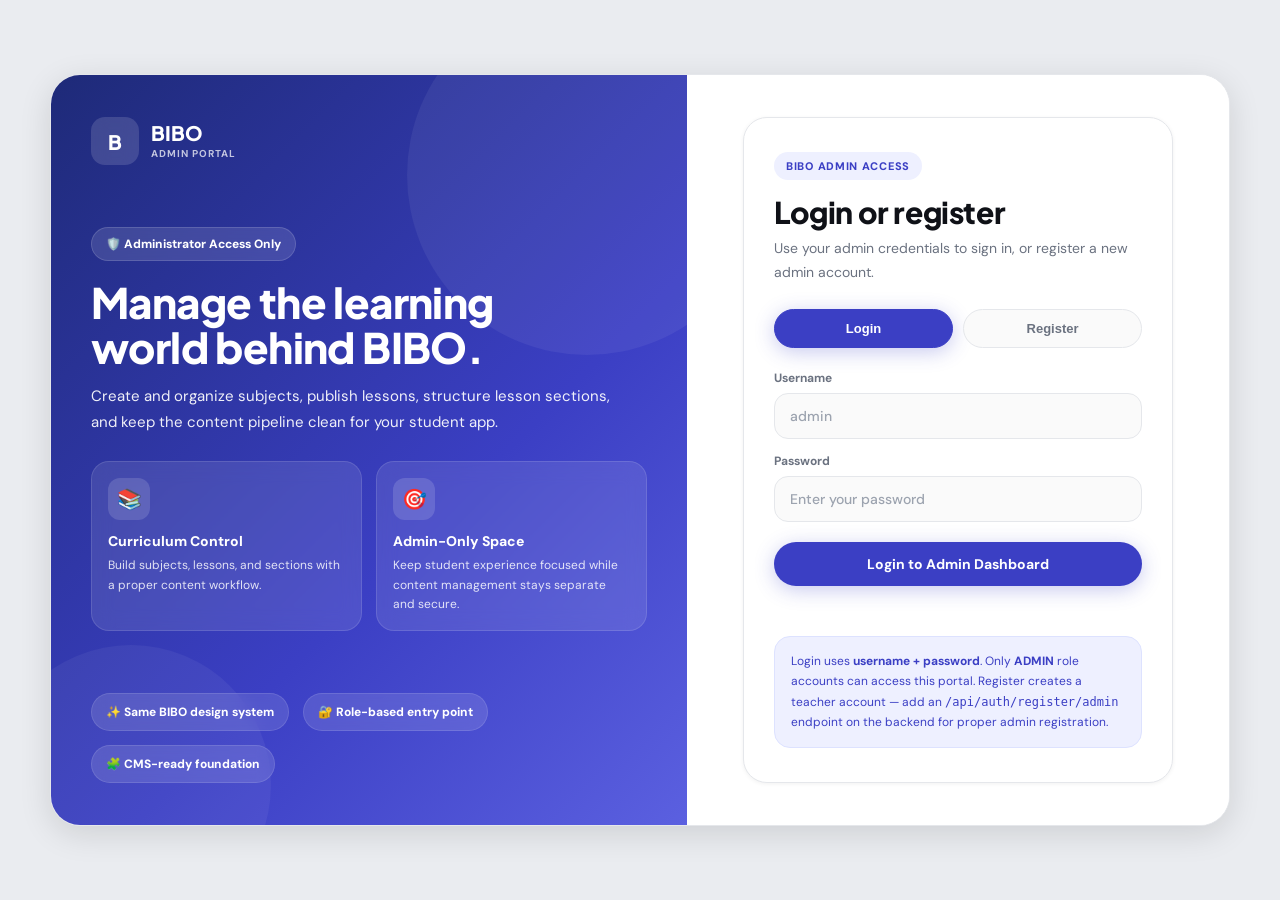
==== src/main/resources/static/admin_dashboard.html @ a7fb6653 "fix: rendering of sections in the admin dashboard and index.html" ====
<!doctype html>
<html lang="en">
<head>
  <meta charset="UTF-8" />
  <meta name="viewport" content="width=device-width, initial-scale=1.0" />
  <title>BIBO Admin Dashboard</title>
  <link href="https://fonts.googleapis.com/css2?family=Plus+Jakarta+Sans:wght@400;500;600;700;800;900&family=DM+Sans:wght@400;500;600;700&display=swap" rel="stylesheet" />
  <style>
    *, *::before, *::after { box-sizing: border-box; margin: 0; padding: 0; }
    :root {
      --bg: #EAECF0; --card-bg: #FFFFFF; --primary: #3B3FC4; --primary-dark: #2E31A8;
      --primary-light: #EEF0FF; --primary-mid: #6366F1; --accent-orange: #F59E0B;
      --accent-green: #10B981; --accent-red: #EF4444; --text-900: #0F1117;
      --text-700: #374151; --text-500: #6B7280; --text-400: #9CA3AF; --border: #E5E7EB;
      --shadow-sm: 0 1px 4px rgba(0,0,0,0.06); --shadow-md: 0 4px 16px rgba(0,0,0,0.08);
      --shadow-lg: 0 8px 32px rgba(0,0,0,0.12); --shadow-primary: 0 4px 20px rgba(59,63,196,0.28);
      --radius-sm: 10px; --radius-md: 14px; --radius-lg: 18px; --radius-xl: 24px;
      --sidebar-w: 260px; --font-display: 'Plus Jakarta Sans', sans-serif; --font-body: 'DM Sans', sans-serif;
    }
    html,body { font-family: var(--font-body); background: var(--bg); color: var(--text-700); min-height: 100vh; }
    ::-webkit-scrollbar { width: 5px; }
    ::-webkit-scrollbar-thumb { background: #D1D5DB; border-radius: 99px; }

    #app-layout { display: flex; min-height: 100vh; }

    /* SIDEBAR */
    #sidebar {
      width: var(--sidebar-w); min-height: 100vh; background: #fff;
      border-right: 1px solid var(--border); display: flex; flex-direction: column;
      padding: 24px 16px; position: fixed; top:0; left:0; bottom:0; z-index:100;
      transition: transform 0.3s cubic-bezier(.4,0,.2,1);
    }
    #sidebar-overlay { display:none; position:fixed; inset:0; background:rgba(0,0,0,0.4); z-index:99; }
    .sidebar-logo { display:flex; align-items:center; gap:10px; padding:4px 8px 20px; border-bottom:1px solid var(--border); margin-bottom:16px; }
    .sidebar-logo-icon { width:40px; height:40px; border-radius:10px; background:var(--primary); color:white; display:flex; align-items:center; justify-content:center; font-family:var(--font-display); font-weight:900; font-size:18px; }
    .sidebar-logo-title { font-family:var(--font-display); font-weight:900; font-size:17px; color:var(--text-900); }
    .sidebar-logo-sub { font-size:10px; font-weight:700; color:var(--accent-orange); letter-spacing:0.8px; text-transform:uppercase; }
    .sidebar-section-label { font-size:10px; font-weight:700; color:var(--text-400); text-transform:uppercase; letter-spacing:0.8px; padding:0 12px; margin:10px 0 4px; }
    .sidebar-nav { flex:1; display:flex; flex-direction:column; gap:2px; }
    .nav-item { display:flex; align-items:center; gap:12px; padding:11px 12px; border-radius:var(--radius-sm); font-size:14px; font-weight:600; color:var(--text-500); cursor:pointer; transition:all 0.18s; border:none; background:transparent; width:100%; text-align:left; }
    .nav-item:hover { background:var(--bg); color:var(--text-900); }
    .nav-item.active { background:var(--primary-light); color:var(--primary); font-weight:700; }
    .nav-item svg { flex-shrink:0; width:18px; height:18px; }
    .sidebar-admin-badge { background:linear-gradient(135deg,#1E2A78 0%,#3B3FC4 100%); border-radius:var(--radius-lg); padding:14px 16px; color:white; margin-top:12px; }
    .sidebar-logout { display:flex; align-items:center; gap:10px; padding:10px 12px; border-radius:var(--radius-sm); font-size:13px; font-weight:600; color:var(--text-400); cursor:pointer; transition:all 0.18s; border:none; background:transparent; width:100%; text-align:left; margin-top:8px; }
    .sidebar-logout:hover { color:var(--accent-red); background:#FEE2E2; }

    /* MAIN */
    #main-content { margin-left:var(--sidebar-w); flex:1; min-height:100vh; padding:36px 40px; overflow-x:hidden; }
    .page { animation:pageFadeIn 0.28s ease; }
    @keyframes pageFadeIn { from{opacity:0;transform:translateY(10px)} to{opacity:1;transform:translateY(0)} }

    /* CARDS */
    .card { background:var(--card-bg); border-radius:var(--radius-lg); box-shadow:var(--shadow-sm); border:1px solid var(--border); transition:box-shadow 0.2s,transform 0.2s; }
    .card-interactive { cursor:pointer; }
    .card-interactive:hover { transform:translateY(-2px); box-shadow:var(--shadow-md); }

    /* HERO */
    .hero-banner { background:linear-gradient(135deg,#1E2A78 0%,#3B3FC4 60%,#5B60E0 100%); border-radius:var(--radius-xl); padding:32px 40px; color:white; position:relative; overflow:hidden; margin-bottom:28px; }
    .hero-banner::after { content:''; position:absolute; right:-20px; top:-20px; width:260px; height:260px; background:rgba(255,255,255,0.05); border-radius:50%; }

    /* BUTTONS */
    .btn { display:inline-flex; align-items:center; justify-content:center; gap:8px; border:none; cursor:pointer; font-family:var(--font-body); font-weight:700; border-radius:99px; transition:all 0.18s; }
    .btn:disabled { opacity:0.6; cursor:not-allowed; }
    .btn-primary { background:var(--primary); color:white; padding:12px 24px; font-size:14px; box-shadow:var(--shadow-primary); }
    .btn-primary:hover:not(:disabled) { background:var(--primary-dark); transform:translateY(-1px); }
    .btn-ghost { background:transparent; color:var(--primary); padding:10px 20px; font-size:14px; border:1.5px solid var(--primary-light); }
    .btn-ghost:hover { background:var(--primary-light); }
    .btn-sm { padding:8px 16px; font-size:13px; }

    /* BADGE */
    .badge { display:inline-flex; align-items:center; border-radius:99px; font-size:11px; font-weight:700; padding:3px 10px; }
    .badge-blue { background:var(--primary-light); color:var(--primary); }
    .badge-green { background:#D1FAE5; color:#065F46; }
    .badge-orange { background:#FEF3C7; color:#92400E; }
    .badge-red { background:#FEE2E2; color:#991B1B; }
    .badge-gray { background:var(--bg); color:var(--text-500); }

    /* INPUTS */
    .bibo-input { width:100%; padding:12px 16px; border:1.5px solid var(--border); border-radius:var(--radius-md); font-family:var(--font-body); font-size:14px; font-weight:500; color:var(--text-900); background:#FAFAFA; outline:none; transition:border-color 0.2s,box-shadow 0.2s; }
    .bibo-input:focus { border-color:var(--primary); box-shadow:0 0 0 3px rgba(59,63,196,0.1); background:white; }
    .bibo-input::placeholder { color:var(--text-400); }
    select.bibo-input { cursor:pointer; }
    textarea.bibo-input { resize:vertical; min-height:80px; }
    .field { margin-bottom:14px; }
    .field label { display:block; font-size:12px; font-weight:700; color:var(--text-500); text-transform:uppercase; letter-spacing:0.5px; margin-bottom:6px; }
    .field-row { display:grid; grid-template-columns:1fr 1fr; gap:12px; }

    /* TABLE */
    .data-table { width:100%; border-collapse:collapse; }
    .data-table th { text-align:left; font-size:11px; font-weight:700; color:var(--text-400); text-transform:uppercase; letter-spacing:0.5px; padding:10px 16px; border-bottom:1px solid var(--border); }
    .data-table td { padding:14px 16px; border-bottom:1px solid var(--border); font-size:14px; color:var(--text-700); }
    .data-table tr:last-child td { border-bottom:none; }
    .data-table tr:hover td { background:#FAFAFA; }

    /* MODAL */
    .modal-overlay { position:fixed; inset:0; background:rgba(15,17,23,0.5); z-index:200; display:flex; align-items:center; justify-content:center; padding:24px; backdrop-filter:blur(4px); overflow-y:auto; }
    .modal { background:white; border-radius:var(--radius-xl); padding:32px; width:100%; max-width:520px; box-shadow:var(--shadow-lg); animation:modalIn 0.22s cubic-bezier(.4,0,.2,1); margin:auto; }
    @keyframes modalIn { from{opacity:0;transform:scale(0.96) translateY(10px)} to{opacity:1;transform:scale(1) translateY(0)} }
    .modal-header { display:flex; align-items:center; justify-content:space-between; margin-bottom:24px; }
    .modal-title { font-family:var(--font-display); font-size:20px; font-weight:800; color:var(--text-900); }
    .modal-close { width:32px; height:32px; border-radius:50%; background:var(--bg); border:none; cursor:pointer; display:flex; align-items:center; justify-content:center; color:var(--text-400); font-size:18px; }
    .modal-close:hover { background:#FEE2E2; color:var(--accent-red); }

    /* TOAST */
    #toast { position:fixed; bottom:32px; left:50%; transform:translateX(-50%) translateY(16px); background:var(--text-900); color:white; padding:12px 24px; border-radius:99px; font-size:13px; font-weight:700; z-index:9999; opacity:0; transition:all 0.3s cubic-bezier(.4,0,.2,1); pointer-events:none; white-space:nowrap; }
    #toast.show { opacity:1; transform:translateX(-50%) translateY(0); }

    /* SPINNER */
    .spinner { width:28px; height:28px; border:3px solid var(--border); border-top-color:var(--primary); border-radius:50%; animation:spin 0.7s linear infinite; }
    @keyframes spin { to{transform:rotate(360deg)} }

    /* STAT CARD */
    .stat-card { padding:22px 24px; }
    .stat-label { font-size:11px; font-weight:700; color:var(--text-400); text-transform:uppercase; letter-spacing:0.5px; margin-bottom:8px; }
    .stat-value { font-family:var(--font-display); font-size:32px; font-weight:900; color:var(--text-900); line-height:1; margin-bottom:4px; }

    /* SECTION HEADER */
    .section-header { display:flex; align-items:center; justify-content:space-between; margin-bottom:18px; }
    .section-title { font-family:var(--font-display); font-size:18px; font-weight:800; color:var(--text-900); }

    /* UTILITY */
    .grid-2 { display:grid; grid-template-columns:1fr 1fr; gap:16px; }
    .grid-3 { display:grid; grid-template-columns:repeat(3,1fr); gap:16px; }
    .grid-4 { display:grid; grid-template-columns:repeat(4,1fr); gap:16px; }
    .flex-between { display:flex; align-items:center; justify-content:space-between; }
    .mb-16 { margin-bottom:16px; } .mb-24 { margin-bottom:24px; } .mb-32 { margin-bottom:32px; }
    .truncate { overflow:hidden; text-overflow:ellipsis; white-space:nowrap; }
    h1 { font-family:var(--font-display); font-size:28px; font-weight:900; color:var(--text-900); line-height:1.2; }
    h3 { font-family:var(--font-display); font-size:18px; font-weight:800; color:var(--text-900); }

    /* MOBILE */
    #mobile-menu-btn { display:none; position:fixed; top:16px; left:16px; z-index:101; width:40px; height:40px; border-radius:var(--radius-sm); background:white; border:1px solid var(--border); box-shadow:var(--shadow-sm); cursor:pointer; align-items:center; justify-content:center; flex-direction:column; gap:5px; }
    #mobile-menu-btn span { display:block; width:18px; height:2px; background:var(--text-700); border-radius:99px; }
    @media(max-width:900px) {
      #sidebar { transform:translateX(-100%); }
      #sidebar.open { transform:translateX(0); }
      #sidebar-overlay { display:block; opacity:0; pointer-events:none; transition:opacity 0.3s; }
      #sidebar-overlay.open { opacity:1; pointer-events:all; }
      #main-content { margin-left:0; padding:24px 20px; padding-top:72px; }
      #mobile-menu-btn { display:flex; }
      .grid-4,.grid-3 { grid-template-columns:1fr 1fr; }
      .field-row { grid-template-columns:1fr; }
    }
    @media(max-width:600px) { .grid-4,.grid-3,.grid-2 { grid-template-columns:1fr; } }
  </style>
</head>
<body>
<button id="mobile-menu-btn" onclick="toggleSidebar()"><span></span><span></span><span></span></button>
<div id="sidebar-overlay" onclick="toggleSidebar()"></div>
<div id="toast"></div>

<div id="app-layout">
  <nav id="sidebar">
    <div class="sidebar-logo">
      <div class="sidebar-logo-icon">B</div>
      <div>
        <div class="sidebar-logo-title">BIBO</div>
        <div class="sidebar-logo-sub">Admin Portal</div>
      </div>
    </div>

    <div class="sidebar-nav">
      <div class="sidebar-section-label">Main</div>
      <button class="nav-item active" data-page="dashboard" onclick="navigate('dashboard')">
        <svg viewBox="0 0 24 24" fill="none" stroke="currentColor" stroke-width="2"><rect x="3" y="3" width="7" height="7" rx="1"/><rect x="14" y="3" width="7" height="7" rx="1"/><rect x="3" y="14" width="7" height="7" rx="1"/><rect x="14" y="14" width="7" height="7" rx="1"/></svg>
        Dashboard
      </button>

      <div class="sidebar-section-label" style="margin-top:8px;">Content</div>
      <button class="nav-item" data-page="subjects" onclick="navigate('subjects')">
        <svg viewBox="0 0 24 24" fill="none" stroke="currentColor" stroke-width="2"><path d="M2 3h6a4 4 0 0 1 4 4v14a3 3 0 0 0-3-3H2z"/><path d="M22 3h-6a4 4 0 0 0-4 4v14a3 3 0 0 1 3-3h7z"/></svg>
        Subjects
      </button>
      <button class="nav-item" data-page="lessons" onclick="navigate('lessons')">
        <svg viewBox="0 0 24 24" fill="none" stroke="currentColor" stroke-width="2"><path d="M14 2H6a2 2 0 0 0-2 2v16a2 2 0 0 0 2 2h12a2 2 0 0 0 2-2V8z"/><polyline points="14 2 14 8 20 8"/><line x1="16" y1="13" x2="8" y2="13"/><line x1="16" y1="17" x2="8" y2="17"/></svg>
        Lessons
      </button>
      <button class="nav-item" data-page="sections" onclick="navigate('sections')">
        <svg viewBox="0 0 24 24" fill="none" stroke="currentColor" stroke-width="2"><line x1="8" y1="6" x2="21" y2="6"/><line x1="8" y1="12" x2="21" y2="12"/><line x1="8" y1="18" x2="21" y2="18"/><line x1="3" y1="6" x2="3.01" y2="6"/><line x1="3" y1="12" x2="3.01" y2="12"/><line x1="3" y1="18" x2="3.01" y2="18"/></svg>
        Sections
      </button>
      <button class="nav-item" data-page="quizzes" onclick="navigate('quizzes')">
        <svg viewBox="0 0 24 24" fill="none" stroke="currentColor" stroke-width="2"><path d="M9 11l3 3L22 4"/><path d="M21 12v7a2 2 0 0 1-2 2H5a2 2 0 0 1-2-2V5a2 2 0 0 1 2-2h11"/></svg>
        Quizzes
      </button>

      <div class="sidebar-section-label" style="margin-top:8px;">Users</div>
      <button class="nav-item" data-page="students" onclick="navigate('students')">
        <svg viewBox="0 0 24 24" fill="none" stroke="currentColor" stroke-width="2"><path d="M17 21v-2a4 4 0 0 0-4-4H5a4 4 0 0 0-4 4v2"/><circle cx="9" cy="7" r="4"/><path d="M23 21v-2a4 4 0 0 0-3-3.87"/><path d="M16 3.13a4 4 0 0 1 0 7.75"/></svg>
        Students
      </button>
    </div>

    <div class="sidebar-admin-badge">
      <div style="font-size:10px;font-weight:700;letter-spacing:0.8px;text-transform:uppercase;opacity:0.7;margin-bottom:4px;">Logged in as</div>
      <div style="font-family:var(--font-display);font-size:15px;font-weight:800;" id="sidebar-admin-name">Admin</div>
      <div style="font-size:11px;opacity:0.75;margin-top:2px;">🛡️ Administrator</div>
    </div>

    <button class="sidebar-logout" onclick="logout()">
      <svg viewBox="0 0 24 24" fill="none" stroke="currentColor" stroke-width="2" width="16" height="16"><path d="M9 21H5a2 2 0 0 1-2-2V5a2 2 0 0 1 2-2h4"/><polyline points="16 17 21 12 16 7"/><line x1="21" y1="12" x2="9" y2="12"/></svg>
      Log Out
    </button>
  </nav>

  <div id="main-content">
    <div id="page-container"></div>
  </div>
</div>

<script>
const API = 'http://localhost:8080/api';
let token = localStorage.getItem('bibo_admin_token') || null;
let adminUser = JSON.parse(localStorage.getItem('bibo_admin_user') || 'null');

if (!token) window.location.href = 'admin_login.html';

const adminName = adminUser?.username || adminUser?.name || 'Admin';
document.getElementById('sidebar-admin-name').textContent = adminName;

// ── Data Maps (avoid inline JSON in onclick) ─────────────────────────────────
window._subjectMap = {};
window._lessonMap  = {};

// ── API ─────────────────────────────────────
async function apiFetch(method, path, body = null) {
  const headers = { 'Content-Type': 'application/json' };
  if (token) headers['Authorization'] = 'Bearer ' + token;
  const res = await fetch(API + path, { method, headers, body: body ? JSON.stringify(body) : null });
  if (res.status === 401) { logout(); return; }
  const data = await res.json().catch(() => ({}));
  if (!res.ok) throw new Error(data.message || data.error || `HTTP ${res.status}`);
  return data;
}

// ── Router ──────────────────────────────────
function navigate(page) {
  document.querySelectorAll('.nav-item').forEach(el => el.classList.toggle('active', el.dataset.page === page));
  ({ dashboard, subjects, lessons, sections, quizzes, students })[page]?.();
  const s = document.getElementById('sidebar');
  if (s.classList.contains('open')) toggleSidebar();
  window.scrollTo(0, 0);
}

function toggleSidebar() {
  document.getElementById('sidebar').classList.toggle('open');
  document.getElementById('sidebar-overlay').classList.toggle('open');
}

function logout() {
  localStorage.removeItem('bibo_admin_token');
  localStorage.removeItem('bibo_admin_user');
  window.location.href = 'admin_login.html';
}

// ── Toast ────────────────────────────────────
function showToast(msg, emoji = '✅') {
  const t = document.getElementById('toast');
  t.textContent = `${emoji} ${msg}`;
  t.classList.add('show');
  setTimeout(() => t.classList.remove('show'), 2800);
}

// ── Helpers ──────────────────────────────────
function Loading() {
  return `<div style="display:flex;flex-direction:column;align-items:center;justify-content:center;padding:60px 20px;gap:16px;">
    <div class="spinner"></div><p style="color:var(--text-400);font-size:13px;font-weight:600;">Loading...</p></div>`;
}
function Empty(emoji, title, sub) {
  return `<div style="display:flex;flex-direction:column;align-items:center;justify-content:center;padding:60px 20px;gap:12px;text-align:center;">
    <div style="font-size:44px;">${emoji}</div><h3>${title}</h3>
    <p style="color:var(--text-400);font-size:13px;">${sub}</p></div>`;
}
function PageHeader(title, sub, btnLabel, btnFn) {
  return `<div class="flex-between mb-32">
    <div><h1 style="font-size:26px;margin-bottom:4px;">${title}</h1><p style="color:var(--text-400);font-size:14px;">${sub}</p></div>
    ${btnLabel ? `<button class="btn btn-primary" onclick="${btnFn}">${btnLabel}</button>` : ''}
  </div>`;
}
function openModal(html) {
  const overlay = document.createElement('div');
  overlay.className = 'modal-overlay';
  overlay.id = 'active-modal';
  overlay.innerHTML = `<div class="modal">${html}</div>`;
  overlay.addEventListener('click', e => { if (e.target === overlay) closeModal(); });
  document.body.appendChild(overlay);
}
function closeModal() { document.getElementById('active-modal')?.remove(); }

const SUBJECT_STYLES = {
  'Math':    { color: '#3B3FC4', pale: '#EEF0FF',  icon: '🔢' },
  'Science': { color: '#0D9488', pale: '#CCFBF1',  icon: '🔬' },
  'English': { color: '#3B3FC4', pale: '#EEF0FF',  icon: '📘' },
  'Filipino':{ color: '#EF4444', pale: '#FEE2E2',  icon: '🇵🇭' },
  'Arts':    { color: '#EC4899', pale: '#FCE7F3',  icon: '🎨' },
  'Values':  { color: '#10B981', pale: '#D1FAE5',  icon: '🌟' },
  'default': { color: '#3B3FC4', pale: '#EEF0FF',  icon: '📚' },
};
const getSubjectStyle = n => SUBJECT_STYLES[n] || SUBJECT_STYLES['default'];

// ═══════════════════════════════════════════
// PAGE: DASHBOARD
// ═══════════════════════════════════════════
async function dashboard() {
  document.getElementById('page-container').innerHTML = `<div class="page">
    <div class="hero-banner">
      <div style="position:relative;z-index:1;">
        <p style="font-size:11px;font-weight:700;letter-spacing:1px;text-transform:uppercase;opacity:0.7;margin-bottom:8px;">🛡️ Admin Control Panel</p>
        <h1 style="color:white;font-size:30px;font-weight:900;margin-bottom:8px;">Welcome back, ${adminName}!</h1>
        <p style="color:rgba(255,255,255,0.75);font-size:14px;margin-bottom:22px;">Manage BIBO's content and keep learners engaged.</p>
        <div style="display:flex;gap:10px;flex-wrap:wrap;">
          <button class="btn" style="background:rgba(255,255,255,0.15);color:white;padding:10px 18px;font-size:13px;border:1px solid rgba(255,255,255,0.2);" onclick="openCreateSubject()">+ New Subject</button>
          <button class="btn" style="background:rgba(255,255,255,0.15);color:white;padding:10px 18px;font-size:13px;border:1px solid rgba(255,255,255,0.2);" onclick="navigate('lessons');setTimeout(openCreateLesson,100)">+ New Lesson</button>
          <button class="btn" style="background:rgba(255,255,255,0.15);color:white;padding:10px 18px;font-size:13px;border:1px solid rgba(255,255,255,0.2);" onclick="navigate('sections');setTimeout(openCreateSection,100)">+ New Section</button>
        </div>
      </div>
    </div>

    <div class="grid-4 mb-32" id="dash-stats">
      ${[1,2,3,4].map(() => `<div class="card stat-card"><div class="spinner" style="margin:8px 0;"></div></div>`).join('')}
    </div>

    <div class="section-header">
      <span class="section-title">Quick Actions</span>
    </div>
    <div class="grid-3 mb-32">
      ${[
        { icon: '📚', label: 'Manage Subjects', sub: 'Add and edit curriculum subjects', page: 'subjects' },
        { icon: '📝', label: 'Manage Lessons',  sub: 'Create lessons inside subjects',   page: 'lessons'  },
        { icon: '✅', label: 'Manage Quizzes',  sub: 'Build quizzes for each lesson',    page: 'quizzes'  },
      ].map(a => `
        <div class="card card-interactive" style="padding:24px;" onclick="navigate('${a.page}')">
          <div style="width:52px;height:52px;border-radius:14px;background:var(--primary-light);display:flex;align-items:center;justify-content:center;font-size:26px;margin-bottom:14px;">${a.icon}</div>
          <h3 style="font-size:16px;margin-bottom:6px;">${a.label}</h3>
          <p style="font-size:13px;color:var(--text-400);">${a.sub}</p>
        </div>`).join('')}
    </div>

    <div class="section-header">
      <span class="section-title">Subjects Overview</span>
      <span style="font-size:13px;font-weight:700;color:var(--primary);cursor:pointer;" onclick="navigate('subjects')">View All →</span>
    </div>
    <div id="dash-subjects">${Loading()}</div>
  </div>`;

  try {
    const subjectList = await apiFetch('GET', '/subjects');
    const subCount = subjectList?.length || 0;
    let lessonCount = 0;
    for (const s of (subjectList || [])) {
      try { const ls = await apiFetch('GET', `/lessons/subject/${s.id}`); lessonCount += ls?.length || 0; } catch (e) {}
    }

    document.getElementById('dash-stats').innerHTML = [
      { label: 'Total Subjects', value: subCount,       icon: '📚', color: 'var(--primary)'      },
      { label: 'Total Lessons',  value: lessonCount,    icon: '📝', color: 'var(--accent-green)'  },
      { label: 'Active Students',value: '—',            icon: '👥', color: 'var(--accent-orange)' },
      { label: 'Quizzes',        value: '—',            icon: '✅', color: 'var(--primary-mid)'   },
    ].map(s => `
      <div class="card stat-card">
        <div style="display:flex;align-items:center;justify-content:space-between;margin-bottom:12px;">
          <span class="stat-label">${s.label}</span><span style="font-size:22px;">${s.icon}</span>
        </div>
        <div class="stat-value" style="color:${s.color};">${s.value}</div>
      </div>`).join('');

    if (!subjectList?.length) {
      document.getElementById('dash-subjects').innerHTML = Empty('📭', 'No subjects yet', 'Create your first subject to get started.');
      return;
    }

    // Populate subject map for safe ID-based lookups
    subjectList.forEach(s => { window._subjectMap[s.id] = s; });

    document.getElementById('dash-subjects').innerHTML = `
      <div style="display:flex;flex-direction:column;gap:10px;">
        ${subjectList.slice(0, 5).map(s => {
          const st = getSubjectStyle(s.name);
          return `<div class="card" style="padding:16px;display:flex;align-items:center;gap:14px;">
            <div style="width:44px;height:44px;border-radius:12px;background:${st.pale};display:flex;align-items:center;justify-content:center;font-size:22px;flex-shrink:0;">${st.icon}</div>
            <div style="flex:1;min-width:0;">
              <div style="font-weight:700;font-size:15px;color:var(--text-900);">${s.name}</div>
              <div style="font-size:13px;color:var(--text-400);" class="truncate">${s.description || '—'}</div>
            </div>
            <span class="badge badge-green">Active</span>
            <button class="btn btn-ghost btn-sm" onclick="openSubjectLessons(${s.id})">Lessons</button>
          </div>`;
        }).join('')}
      </div>`;
  } catch (e) {
    document.getElementById('dash-stats').innerHTML = `<div style="color:var(--accent-red);padding:16px;grid-column:1/-1;">⚠️ Could not load stats: ${e.message}</div>`;
  }
}

// ═══════════════════════════════════════════
// PAGE: SUBJECTS
// ═══════════════════════════════════════════
async function subjects() {
  document.getElementById('page-container').innerHTML = `
    <div class="page">
      ${PageHeader('Subjects', 'Manage all curriculum subjects', '+ New Subject', 'openCreateSubject()')}
      <div id="subjects-list">${Loading()}</div>
    </div>
  `;
  await loadSubjects();
}

// Safe: navigate to lessons for a subject by ID only
function openSubjectLessons(subjectId) {
  const subject = window._subjectMap[subjectId];
  lessons(subjectId, subject?.name || 'Subject');
}

async function loadSubjects() {
  try {
    const data = await apiFetch('GET', '/subjects');

    if (!data?.length) {
      document.getElementById('subjects-list').innerHTML =
        Empty('📚', 'No subjects yet', 'Click "+ New Subject" to add one.');
      return;
    }

    // Populate map
    window._subjectMap = {};
    data.forEach(s => { window._subjectMap[s.id] = s; });

    document.getElementById('subjects-list').innerHTML = `
      <div class="card" style="overflow:hidden;">
        <table class="data-table">
          <thead>
            <tr>
              <th>Subject</th>
              <th>Description</th>
              <th>Status</th>
              <th style="text-align:right;">Actions</th>
            </tr>
          </thead>
          <tbody>
            ${data.map(subject => {
              const style   = getSubjectStyle(subject.name);
              const isActive = subject.active !== false;
              return `
                <tr>
                  <td>
                    <div style="display:flex;align-items:center;gap:10px;">
                      <div style="width:36px;height:36px;border-radius:10px;background:${style.pale};display:flex;align-items:center;justify-content:center;font-size:18px;flex-shrink:0;">${style.icon}</div>
                      <div>
                        <div style="font-weight:700;color:var(--text-900);">${subject.name}</div>
                        <div style="font-size:12px;color:${style.color};font-weight:600;">ID: ${subject.id}</div>
                      </div>
                    </div>
                  </td>
                  <td style="color:var(--text-400);max-width:260px;" class="truncate">${subject.description || '—'}</td>
                  <td>
                    <span class="badge ${isActive ? 'badge-green' : 'badge-gray'}">${isActive ? 'Active' : 'Inactive'}</span>
                  </td>
                  <td style="text-align:right;">
                    <div style="display:flex;gap:8px;justify-content:flex-end;flex-wrap:wrap;">
                      <button class="btn btn-ghost btn-sm" onclick="openSubjectLessons(${subject.id})">Lessons</button>
                      <button class="btn btn-sm" style="background:var(--bg);color:var(--text-500);" onclick="openEditSubject(${subject.id})">Edit</button>
                      ${isActive
                        ? `<button class="btn btn-sm" style="background:#FEF2F2;color:#B91C1C;" onclick="deactivateSubject(${subject.id})">Deactivate</button>`
                        : `<button class="btn btn-sm" style="background:#ECFDF5;color:#047857;" onclick="activateSubject(${subject.id})">Activate</button>`
                      }
                    </div>
                  </td>
                </tr>`;
            }).join('')}
          </tbody>
        </table>
      </div>`;
  } catch (e) {
    document.getElementById('subjects-list').innerHTML = `<div style="color:var(--accent-red);padding:20px;">⚠️ ${e.message}</div>`;
  }
}

function openCreateSubject() {
  openModal(`
    <div class="modal-header">
      <div class="modal-title">📚 New Subject</div>
      <button class="modal-close" onclick="closeModal()">✕</button>
    </div>
    <div id="sub-err" style="display:none;background:#FEE2E2;color:#991B1B;font-size:13px;font-weight:700;padding:10px 14px;border-radius:var(--radius-sm);margin-bottom:14px;"></div>
    <div class="field">
      <label>Subject Name</label>
      <input id="sub-name" class="bibo-input" placeholder="e.g. Mathematics" />
    </div>
    <div class="field">
      <label>Description</label>
      <textarea id="sub-desc" class="bibo-input" placeholder="Short description"></textarea>
    </div>
    <div style="display:flex;gap:10px;margin-top:8px;">
      <button class="btn btn-ghost" style="flex:1;" onclick="closeModal()">Cancel</button>
      <button class="btn btn-primary" style="flex:1;" id="sub-btn" onclick="submitCreateSubject()">Create Subject</button>
    </div>`);
}

async function submitCreateSubject() {
  const name        = document.getElementById('sub-name').value.trim();
  const description = document.getElementById('sub-desc').value.trim();
  const errEl       = document.getElementById('sub-err');
  const btn         = document.getElementById('sub-btn');
  if (!name) { errEl.textContent = 'Subject name is required.'; errEl.style.display = ''; return; }
  btn.disabled = true; btn.textContent = 'Creating...';
  try {
    await apiFetch('POST', '/subjects', { name, description });
    closeModal(); showToast('Subject created successfully!', '📚');
    await loadSubjects();
  } catch (e) {
    errEl.textContent = e.message; errEl.style.display = '';
    btn.disabled = false; btn.textContent = 'Create Subject';
  }
}

// Safe: accepts ID only, reads data from map
function openEditSubject(subjectId) {
  const subject = window._subjectMap[subjectId];
  if (!subject) { showToast('Subject not found.', '⚠️'); return; }

  // Escape for safe use inside HTML attribute values
  const safeName = (subject.name        || '').replace(/&/g,'&amp;').replace(/"/g,'&quot;');
  const safeDesc = (subject.description || '').replace(/&/g,'&amp;').replace(/</g,'&lt;');

  openModal(`
    <div class="modal-header">
      <div class="modal-title">✏️ Edit Subject</div>
      <button class="modal-close" onclick="closeModal()">✕</button>
    </div>
    <div id="esub-err" style="display:none;background:#FEE2E2;color:#991B1B;font-size:13px;font-weight:700;padding:10px 14px;border-radius:var(--radius-sm);margin-bottom:14px;"></div>
    <div class="field">
      <label>Subject Name</label>
      <input id="esub-name" class="bibo-input" value="${safeName}" />
    </div>
    <div class="field">
      <label>Description</label>
      <textarea id="esub-desc" class="bibo-input">${safeDesc}</textarea>
    </div>
    <div style="display:flex;gap:10px;margin-top:8px;">
      <button class="btn btn-ghost" style="flex:1;" onclick="closeModal()">Cancel</button>
      <button class="btn btn-primary" style="flex:1;" id="esub-btn" onclick="submitEditSubject(${subject.id})">Save Changes</button>
    </div>`);
}

async function submitEditSubject(id) {
  const name        = document.getElementById('esub-name').value.trim();
  const description = document.getElementById('esub-desc').value.trim();
  const errEl       = document.getElementById('esub-err');
  const btn         = document.getElementById('esub-btn');
  if (!name) { errEl.textContent = 'Subject name is required.'; errEl.style.display = ''; return; }
  btn.disabled = true; btn.textContent = 'Saving...';
  try {
    await apiFetch('PUT', `/subjects/${id}`, { name, description });
    closeModal(); showToast('Subject updated successfully!', '✏️');
    await loadSubjects();
  } catch (e) {
    errEl.textContent = e.message; errEl.style.display = '';
    btn.disabled = false; btn.textContent = 'Save Changes';
  }
}

async function deactivateSubject(id) {
  if (!confirm('Deactivate this subject?')) return;
  try {
    await apiFetch('PATCH', `/subjects/${id}/deactivate`);
    showToast('Subject deactivated.', '🛑');
    await loadSubjects();
  } catch (e) { showToast(e.message, '⚠️'); }
}

async function activateSubject(id) {
  if (!confirm('Activate this subject?')) return;
  try {
    await apiFetch('PATCH', `/subjects/${id}/activate`);
    showToast('Subject activated.', '✅');
    await loadSubjects();
  } catch (e) { showToast(e.message, '⚠️'); }
}

// ═══════════════════════════════════════════
// PAGE: LESSONS
// ═══════════════════════════════════════════
async function lessons(subjectId = null, subjectName = null) {
  document.getElementById('page-container').innerHTML = `<div class="page">
    ${PageHeader(
      subjectName ? `Lessons • ${subjectName}` : 'Lessons',
      subjectName ? `Manage lessons for ${subjectName}` : 'Create and manage all lessons',
      '+ New Lesson',
      'openCreateLesson()'
    )}
    <div id="lessons-list">${Loading()}</div>
  </div>`;
  await loadLessons(subjectId, subjectName);
}

async function loadLessons(subjectId = null, subjectName = null) {
  try {
    let all = [];

    if (subjectId) {
      const ls = await apiFetch('GET', `/lessons/subject/${subjectId}`);
      all = (ls || []).map(l => ({ ...l, subjectName: subjectName || l.subjectName || '—' }));
    } else {
      const subs = await apiFetch('GET', '/subjects');
      if (!subs?.length) {
        document.getElementById('lessons-list').innerHTML = Empty('📝', 'No subjects yet', 'Create a subject first.');
        return;
      }
      await Promise.all(subs.map(async s => {
        try {
          const ls = await apiFetch('GET', `/lessons/subject/${s.id}`);
          if (ls?.length) all.push(...ls.map(l => ({ ...l, subjectName: s.name })));
        } catch (e) {}
      }));
    }

    if (!all.length) {
      document.getElementById('lessons-list').innerHTML = Empty('📝', 'No lessons yet', 'Click "+ New Lesson" to add one.');
      return;
    }

    // Populate lesson map
    window._lessonMap = {};
    all.forEach(l => { window._lessonMap[l.id] = l; });

    const diffClass = { EASY: 'badge-green', MEDIUM: 'badge-orange', HARD: 'badge-red' };

    document.getElementById('lessons-list').innerHTML = `
      <div class="card" style="overflow:hidden;">
        <table class="data-table">
          <thead>
            <tr>
              <th>Lesson</th><th>Subject</th><th>Difficulty</th><th>Duration</th><th>Status</th>
              <th style="text-align:right;">Actions</th>
            </tr>
          </thead>
          <tbody>
            ${all.map(l => {
              const st         = getSubjectStyle(l.subjectName);
              const difficulty = l.learningLevel || l.difficultyLevel || 'Beginner';
              const diffKey    = difficulty.toUpperCase();
              return `
                <tr>
                  <td>
                    <div style="font-weight:700;color:var(--text-900);">${l.title}</div>
                    <div style="font-size:12px;color:var(--text-400);margin-top:2px;">${l.description || '—'}</div>
                  </td>
                  <td>
                    <span style="display:inline-flex;align-items:center;gap:6px;">
                      <span style="font-size:15px;">${st.icon}</span>
                      <span style="font-size:13px;font-weight:600;color:${st.color};">${l.subjectName}</span>
                    </span>
                  </td>
                  <td><span class="badge ${diffClass[diffKey] || 'badge-gray'}">${difficulty}</span></td>
                  <td style="font-size:13px;color:var(--text-400);">${l.estimatedMinutes ? l.estimatedMinutes + ' min' : '—'}</td>
                  <td>
                    <span class="badge ${l.published ? 'badge-green' : 'badge-orange'}">${l.published ? 'Published' : 'Draft'}</span>
                  </td>
                  <td style="text-align:right;">
                    <div style="display:flex;gap:8px;justify-content:flex-end;">
                      <button class="btn btn-ghost btn-sm" onclick="navigate('sections')">Sections</button>
                      <button class="btn btn-sm" style="background:var(--bg);color:var(--text-500);" onclick="openEditLesson(${l.id})">Edit</button>
                    </div>
                  </td>
                </tr>`;
            }).join('')}
          </tbody>
        </table>
      </div>`;
  } catch (e) {
    document.getElementById('lessons-list').innerHTML = `<div style="color:var(--accent-red);padding:20px;">⚠️ ${e.message}</div>`;
  }
}

async function openCreateLesson() {
  let opts = '<option value="">Select subject...</option>';
  try {
    const subs = await apiFetch('GET', '/subjects');
    opts += (subs || []).map(s => `<option value="${s.id}">${s.name}</option>`).join('');
  } catch (e) {}

  openModal(`
    <div class="modal-header"><div class="modal-title">📝 New Lesson</div><button class="modal-close" onclick="closeModal()">✕</button></div>
    <div id="les-err" style="display:none;background:#FEE2E2;color:#991B1B;font-size:13px;font-weight:700;padding:10px 14px;border-radius:var(--radius-sm);margin-bottom:14px;"></div>
    <div class="field"><label>Subject</label><select id="les-subject" class="bibo-input">${opts}</select></div>
    <div class="field"><label>Lesson Title</label><input id="les-title" class="bibo-input" placeholder="e.g. Introduction to Fractions" /></div>
    <div class="field"><label>Description</label><textarea id="les-desc" class="bibo-input" placeholder="What will students learn?"></textarea></div>
    <div class="field-row">
      <div class="field" style="margin-bottom:0;"><label>Minutes</label><input id="les-minutes" class="bibo-input" type="number" placeholder="30" /></div>
      <div class="field" style="margin-bottom:0;"><label>Difficulty</label>
        <select id="les-diff" class="bibo-input"><option value="EASY">Easy</option><option value="MEDIUM">Medium</option><option value="HARD">Hard</option></select>
      </div>
    </div>
    <div style="display:flex;gap:10px;margin-top:18px;">
      <button class="btn btn-ghost" style="flex:1;" onclick="closeModal()">Cancel</button>
      <button class="btn btn-primary" style="flex:1;" id="les-btn" onclick="submitLesson()">Create Lesson</button>
    </div>`);
}

async function submitLesson() {
  const subjectId = document.getElementById('les-subject').value;
  const title     = document.getElementById('les-title').value.trim();
  const desc      = document.getElementById('les-desc').value.trim();
  const minutes   = parseInt(document.getElementById('les-minutes').value) || null;
  const diff      = document.getElementById('les-diff').value;
  const errEl     = document.getElementById('les-err');
  if (!subjectId) { errEl.textContent = 'Select a subject.'; errEl.style.display = ''; return; }
  if (!title)     { errEl.textContent = 'Lesson title required.'; errEl.style.display = ''; return; }
  const btn = document.getElementById('les-btn'); btn.disabled = true; btn.textContent = 'Creating...';
  try {
    await apiFetch('POST', '/lessons', { subjectId: parseInt(subjectId), title, description: desc, estimatedMinutes: minutes, difficultyLevel: diff, published: true });
    closeModal(); showToast('Lesson created!', '📝');
    await loadLessons();
  } catch (e) {
    errEl.textContent = e.message; errEl.style.display = '';
    btn.disabled = false; btn.textContent = 'Create Lesson';
  }
}

// Safe: accepts ID only, reads data from map
function openEditLesson(lessonId) {
  const l = window._lessonMap[lessonId];
  if (!l) { showToast('Lesson not found.', '⚠️'); return; }

  const safeTitle = (l.title       || '').replace(/&/g, '&amp;').replace(/"/g, '&quot;');
  const safeDesc  = (l.description || '').replace(/&/g, '&amp;').replace(/</g, '&lt;');

  openModal(`
    <div class="modal-header"><div class="modal-title">✏️ Edit Lesson</div><button class="modal-close" onclick="closeModal()">✕</button></div>
    <div id="eles-err" style="display:none;background:#FEE2E2;color:#991B1B;font-size:13px;font-weight:700;padding:10px 14px;border-radius:var(--radius-sm);margin-bottom:14px;"></div>
    <div class="field"><label>Lesson Title</label><input id="eles-title" class="bibo-input" value="${safeTitle}" /></div>
    <div class="field"><label>Description</label><textarea id="eles-desc" class="bibo-input">${safeDesc}</textarea></div>
    <div class="field-row">
      <div class="field" style="margin-bottom:0;"><label>Minutes</label><input id="eles-minutes" class="bibo-input" type="number" value="${l.estimatedMinutes || ''}" /></div>
      <div class="field" style="margin-bottom:0;"><label>Difficulty</label>
        <select id="eles-diff" class="bibo-input">
          ${['EASY','MEDIUM','HARD'].map(d => `<option value="${d}"${l.difficultyLevel === d ? ' selected' : ''}>${d}</option>`).join('')}
        </select>
      </div>
    </div>
    <div style="display:flex;gap:10px;margin-top:18px;">
      <button class="btn btn-ghost" style="flex:1;" onclick="closeModal()">Cancel</button>
      <button class="btn btn-primary" style="flex:1;" id="eles-btn" onclick="submitEditLesson(${l.id})">Save Changes</button>
    </div>`);
}

async function submitEditLesson(id) {
  const title   = document.getElementById('eles-title').value.trim();
  const desc    = document.getElementById('eles-desc').value.trim();
  const minutes = parseInt(document.getElementById('eles-minutes').value) || null;
  const diff    = document.getElementById('eles-diff').value;
  const errEl   = document.getElementById('eles-err');
  if (!title) { errEl.textContent = 'Title required.'; errEl.style.display = ''; return; }
  const btn = document.getElementById('eles-btn'); btn.disabled = true; btn.textContent = 'Saving...';
  try {
    await apiFetch('PUT', `/lessons/${id}`, { title, description: desc, estimatedMinutes: minutes, difficultyLevel: diff });
    closeModal(); showToast('Lesson updated!', '✏️');
    await loadLessons();
  } catch (e) {
    errEl.textContent = e.message; errEl.style.display = '';
    btn.disabled = false; btn.textContent = 'Save Changes';
  }
}

// ═══════════════════════════════════════════
// PAGE: SECTIONS
// ═══════════════════════════════════════════
async function sections() {
  document.getElementById('page-container').innerHTML = `<div class="page">
    ${PageHeader('Lesson Sections', 'Add content blocks to lessons', '+ New Section', 'openCreateSection()')}

    <div class="card" style="padding:20px;background:var(--primary-light);border-color:#dde2ff;margin-bottom:24px;">
      <div style="display:flex;align-items:flex-start;gap:12px;">
        <span style="font-size:22px;">💡</span>
        <div>
          <p style="font-weight:700;color:var(--primary);margin-bottom:4px;">How Sections Work</p>
          <p style="font-size:13px;color:var(--text-500);">
            Each section is a content block inside a lesson. Add sections in order — they appear sequentially to students.
            Supported types: Text, Image, Video, Activity.
          </p>
        </div>
      </div>
    </div>

    <div class="field" style="margin-bottom:18px;">
      <label>Select Lesson</label>
      <select id="sections-lesson-filter" class="bibo-input">
        <option value="">Select lesson</option>
      </select>
    </div>

    <div id="sections-content">${Empty('📄', 'Select a lesson', 'Choose a lesson to view its sections.')}</div>
  </div>`;

  const select = document.getElementById('sections-lesson-filter');
  let options = '<option value="">Select lesson</option>';

  try {
    const subs = await apiFetch('GET', '/subjects');

    for (const s of (subs || [])) {
      try {
        const ls = await apiFetch('GET', `/lessons/subject/${s.id}`);
        if (ls?.length) {
          options += `<optgroup label="${s.name}">`;
          options += ls.map(l => `<option value="${l.id}">${l.title}</option>`).join('');
          options += `</optgroup>`;
        }
      } catch (e) {}
    }

    select.innerHTML = options;

    select.addEventListener('change', async function () {
      const lessonId = parseInt(this.value);
      if (!lessonId) {
        document.getElementById('sections-content').innerHTML =
          Empty('📄', 'Select a lesson', 'Choose a lesson to view its sections.');
        return;
      }
      await loadSections(lessonId);
    });
  } catch (e) {
    document.getElementById('sections-content').innerHTML =
      `<div style="color:var(--accent-red);padding:16px;">⚠️ ${e.message}</div>`;
  }
}

async function openCreateSection() {
  let opts = '<option value="">Select lesson...</option>';
  try {
    const subs = await apiFetch('GET', '/subjects');
    for (const s of (subs || [])) {
      try {
        const ls = await apiFetch('GET', `/lessons/subject/${s.id}`);
        if (ls?.length) {
          opts += `<optgroup label="${s.name}">`;
          opts += ls.map(l => `<option value="${l.id}">${l.title}</option>`).join('');
          opts += `</optgroup>`;
        }
      } catch (e) {}
    }
  } catch (e) {}

  openModal(`
    <div class="modal-header"><div class="modal-title">📄 New Section</div><button class="modal-close" onclick="closeModal()">✕</button></div>
    <div id="sec-err" style="display:none;background:#FEE2E2;color:#991B1B;font-size:13px;font-weight:700;padding:10px 14px;border-radius:var(--radius-sm);margin-bottom:14px;"></div>
    <div class="field"><label>Lesson</label><select id="sec-lesson" class="bibo-input">${opts}</select></div>
    <div class="field"><label>Section Title</label><input id="sec-title" class="bibo-input" placeholder="e.g. What are Fractions?" /></div>
    <div class="field"><label>Content</label><textarea id="sec-content" class="bibo-input" placeholder="Write lesson content here..." style="min-height:120px;"></textarea></div>
    <div class="field-row">
      <div class="field" style="margin-bottom:0;"><label>Content Type</label>
        <select id="sec-type" class="bibo-input">
          <option value="TEXT">Text</option><option value="IMAGE">Image</option>
          <option value="VIDEO">Video</option><option value="ACTIVITY">Activity</option>
        </select>
      </div>
      <div class="field" style="margin-bottom:0;"><label>Order</label><input id="sec-order" class="bibo-input" type="number" placeholder="1" min="1" /></div>
    </div>
    <div style="display:flex;gap:10px;margin-top:18px;">
      <button class="btn btn-ghost" style="flex:1;" onclick="closeModal()">Cancel</button>
      <button class="btn btn-primary" style="flex:1;" id="sec-btn" onclick="submitSection()">Add Section</button>
    </div>`);
}

async function submitSection() {
  const lessonId = parseInt(document.getElementById('sec-lesson').value);
  const title    = document.getElementById('sec-title').value.trim();
  const content  = document.getElementById('sec-content').value.trim();
  const type     = document.getElementById('sec-type').value;
  const order    = parseInt(document.getElementById('sec-order').value) || 1;
  const errEl    = document.getElementById('sec-err');
  const btn      = document.getElementById('sec-btn');

  errEl.textContent = '';
  errEl.style.display = 'none';

  if (!lessonId) {
    errEl.textContent = 'Select a lesson.';
    errEl.style.display = '';
    return;
  }

  if (!title) {
    errEl.textContent = 'Section title required.';
    errEl.style.display = '';
    return;
  }

  btn.disabled = true;
  btn.textContent = 'Adding...';

  try {
    await apiFetch('POST', '/lesson-sections', {
      lessonId,
      title,
      content,
      contentType: type,
      contentOrder: order
    });

    closeModal();
    showToast('Section added!', '📄');

    // refresh rendered sections in UI
    await loadSections(lessonId);

  } catch (e) {
    errEl.textContent = e.message;
    errEl.style.display = '';
  } finally {
    btn.disabled = false;
    btn.textContent = 'Add Section';
  }
}

async function loadSections(lessonId) {
  const container = document.getElementById('sections-content');
  if (!container || !lessonId) return;

  container.innerHTML = Loading();

  try {
    //const sections = await api.getSectionsByLesson(lessonId);
     const sections = await apiFetch('GET', `/lesson-sections/lesson/${lessonId}`);

    if (!sections || sections.length === 0) {
      container.innerHTML = Empty('📄', 'No sections yet', 'Add the first section for this lesson.');
      return;
    }

    container.innerHTML = `
      <div class="card" style="overflow:hidden;">
        <table class="data-table">
          <thead>
            <tr>
              <th>Order</th>
              <th>Title</th>
              <th>Type</th>
              <th>Content</th>
            </tr>
          </thead>
          <tbody>
            ${sections.map(section => `
              <tr>
                <td>${section.contentOrder ?? '—'}</td>
                <td>${section.title ?? '—'}</td>
                <td>${section.contentType ?? '—'}</td>
                <td>${section.content ?? '—'}</td>
              </tr>
            `).join('')}
          </tbody>
        </table>
      </div>
    `;
  } catch (e) {
    container.innerHTML = `<div style="color:var(--accent-red);padding:16px;">⚠️ ${e.message}</div>`;
  }
}

// ═══════════════════════════════════════════
// PAGE: QUIZZES
// ═══════════════════════════════════════════
async function quizzes() {
  document.getElementById('page-container').innerHTML = `<div class="page">
    ${PageHeader('Quizzes', 'Create and manage lesson quizzes', '+ New Quiz', 'openCreateQuiz()')}
    <div class="card" style="padding:20px;background:var(--primary-light);border-color:#dde2ff;margin-bottom:24px;">
      <div style="display:flex;align-items:flex-start;gap:12px;">
        <span style="font-size:22px;">💡</span>
        <div><p style="font-weight:700;color:var(--primary);margin-bottom:4px;">Quiz Module</p>
        <p style="font-size:13px;color:var(--text-500);">Quizzes are linked to lessons. Add multiple-choice questions with 4 choices each. Set a passing score for students to progress.</p></div>
      </div>
    </div>
    <div id="quizzes-list">${Loading()}</div>
  </div>`;

  try {
    const subs = await apiFetch('GET', '/subjects');
    let all = [];
    for (const s of (subs || [])) {
      try {
        const ls = await apiFetch('GET', `/lessons/subject/${s.id}`);
        for (const l of (ls || [])) {
          try {
            const qs = await apiFetch('GET', `/quiz/lesson/${l.id}`);
            if (qs?.length) all.push(...qs.map(q => ({ ...q, lessonTitle: l.title, subjectName: s.name })));
          } catch (e) {}
        }
      } catch (e) {}
    }

    if (!all.length) {
      document.getElementById('quizzes-list').innerHTML = Empty('✅', 'No quizzes yet', 'Click "+ New Quiz" to create your first quiz.');
      return;
    }

    document.getElementById('quizzes-list').innerHTML = `
      <div class="card" style="overflow:hidden;">
        <table class="data-table">
          <thead><tr>
            <th>Quiz Title</th><th>Lesson</th><th>Subject</th><th>Passing Score</th><th>Questions</th>
          </tr></thead>
          <tbody>
            ${all.map(q => {
              const st = getSubjectStyle(q.subjectName);
              return `<tr>
                <td>
                  <div style="font-weight:700;color:var(--text-900);">${q.title}</div>
                  <div style="font-size:12px;color:var(--text-400);">${q.description || '—'}</div>
                </td>
                <td style="font-size:13px;">${q.lessonTitle}</td>
                <td><span style="display:inline-flex;align-items:center;gap:5px;font-size:13px;font-weight:600;color:${st.color};">${st.icon} ${q.subjectName}</span></td>
                <td><span class="badge badge-blue">${q.passingScore}%</span></td>
                <td style="font-size:13px;color:var(--text-500);">${q.questions?.length || 0} questions</td>
              </tr>`;
            }).join('')}
          </tbody>
        </table>
      </div>`;
  } catch (e) {
    document.getElementById('quizzes-list').innerHTML = `<div style="color:var(--accent-red);padding:20px;">⚠️ ${e.message}</div>`;
  }
}

let _qCount = 0;
async function openCreateQuiz() {
  _qCount = 0;
  let opts = '<option value="">Select lesson...</option>';
  try {
    const subs = await apiFetch('GET', '/subjects');
    for (const s of (subs || [])) {
      try {
        const ls = await apiFetch('GET', `/lessons/subject/${s.id}`);
        if (ls?.length) {
          opts += `<optgroup label="${s.name}">`;
          opts += ls.map(l => `<option value="${l.id}">${l.title}</option>`).join('');
          opts += `</optgroup>`;
        }
      } catch (e) {}
    }
  } catch (e) {}

  openModal(`
    <div class="modal-header"><div class="modal-title">✅ New Quiz</div><button class="modal-close" onclick="closeModal()">✕</button></div>
    <div id="qz-err" style="display:none;background:#FEE2E2;color:#991B1B;font-size:13px;font-weight:700;padding:10px 14px;border-radius:var(--radius-sm);margin-bottom:14px;"></div>
    <div class="field"><label>Lesson</label><select id="qz-lesson" class="bibo-input">${opts}</select></div>
    <div class="field"><label>Quiz Title</label><input id="qz-title" class="bibo-input" placeholder="e.g. Fractions Quiz" /></div>
    <div class="field"><label>Description</label><input id="qz-desc" class="bibo-input" placeholder="Optional" /></div>
    <div class="field"><label>Passing Score (%)</label><input id="qz-passing" class="bibo-input" type="number" value="75" min="0" max="100" /></div>
    <div style="border-top:1px solid var(--border);margin:16px 0;padding-top:16px;">
      <p style="font-size:13px;font-weight:700;color:var(--text-900);margin-bottom:4px;">Questions</p>
      <p style="font-size:12px;color:var(--text-400);margin-bottom:14px;">Mark the correct answer with the radio button.</p>
      <div id="qz-questions"></div>
      <button class="btn btn-ghost btn-sm" onclick="addQuestion()" style="width:100%;margin-top:8px;">+ Add Question</button>
    </div>
    <div style="display:flex;gap:10px;margin-top:8px;">
      <button class="btn btn-ghost" style="flex:1;" onclick="closeModal()">Cancel</button>
      <button class="btn btn-primary" style="flex:1;" id="qz-btn" onclick="submitQuiz()">Create Quiz</button>
    </div>`);
  addQuestion();
}

function addQuestion() {
  _qCount++;
  const n  = _qCount;
  const el = document.createElement('div');
  el.id = `qb-${n}`;
  el.style.cssText = 'background:var(--bg);border-radius:var(--radius-md);padding:16px;margin-bottom:12px;';
  el.innerHTML = `
    <div style="display:flex;justify-content:space-between;align-items:center;margin-bottom:10px;">
      <span style="font-size:13px;font-weight:700;color:var(--text-700);">Question ${n}</span>
      ${n > 1 ? `<button style="background:none;border:none;cursor:pointer;color:var(--accent-red);font-size:12px;font-weight:700;" onclick="document.getElementById('qb-${n}').remove()">Remove</button>` : ''}
    </div>
    <input class="bibo-input" id="qt-${n}" placeholder="Enter question text..." style="margin-bottom:8px;" />
    ${['A','B','C','D'].map((k, i) => `
      <div style="display:flex;align-items:center;gap:8px;margin-bottom:6px;">
        <input type="radio" name="cr-${n}" value="${i}" id="r-${n}-${i}" style="accent-color:var(--primary);width:16px;height:16px;flex-shrink:0;" />
        <label for="r-${n}-${i}" style="font-size:12px;font-weight:700;color:var(--text-400);width:16px;">${k}</label>
        <input class="bibo-input" id="ch-${n}-${i}" placeholder="Choice ${k}..." style="flex:1;padding:9px 12px;" />
      </div>`).join('')}
    <p style="font-size:11px;color:var(--text-400);margin-top:4px;">Select the radio next to the correct answer.</p>`;
  document.getElementById('qz-questions').appendChild(el);
}

async function submitQuiz() {
  const lessonId     = document.getElementById('qz-lesson').value;
  const title        = document.getElementById('qz-title').value.trim();
  const desc         = document.getElementById('qz-desc').value.trim();
  const passingScore = parseInt(document.getElementById('qz-passing').value) || 75;
  const errEl        = document.getElementById('qz-err');

  if (!lessonId) { errEl.textContent = 'Select a lesson.';    errEl.style.display = ''; return; }
  if (!title)    { errEl.textContent = 'Quiz title required.'; errEl.style.display = ''; return; }

  const questions = [];
  const blocks = document.querySelectorAll('[id^="qb-"]');
  for (const block of blocks) {
    const n  = block.id.replace('qb-', '');
    const qt = document.getElementById(`qt-${n}`)?.value.trim();
    if (!qt) { errEl.textContent = `Question ${n} text required.`; errEl.style.display = ''; return; }
    const correct = block.querySelector(`input[name="cr-${n}"]:checked`);
    if (!correct)  { errEl.textContent = `Mark correct answer for Question ${n}.`; errEl.style.display = ''; return; }
    const correctIdx = parseInt(correct.value);
    const choices = [0, 1, 2, 3].map(i => {
      const t = document.getElementById(`ch-${n}-${i}`)?.value.trim();
      if (!t) return null;
      return { choiceText: t, isCorrect: i === correctIdx };
    });
    if (choices.some(c => !c)) { errEl.textContent = `All 4 choices required for Question ${n}.`; errEl.style.display = ''; return; }
    questions.push({ questionText: qt, choices });
  }
  if (!questions.length) { errEl.textContent = 'Add at least one question.'; errEl.style.display = ''; return; }

  const btn = document.getElementById('qz-btn'); btn.disabled = true; btn.textContent = 'Creating...';
  try {
    await apiFetch('POST', '/quiz/create', { lessonId: parseInt(lessonId), title, description: desc, passingScore, questions });
    closeModal(); showToast('Quiz created!', '✅');
    await quizzes();
  } catch (e) {
    errEl.textContent = e.message; errEl.style.display = '';
    btn.disabled = false; btn.textContent = 'Create Quiz';
  }
}

// ═══════════════════════════════════════════
// PAGE: STUDENTS
// ═══════════════════════════════════════════
async function students() {
  document.getElementById('page-container').innerHTML = `<div class="page">
    ${PageHeader('Students', 'View registered student accounts', '', '')}
    <div class="card" style="padding:20px;background:var(--primary-light);border-color:#dde2ff;margin-bottom:24px;">
      <div style="display:flex;align-items:flex-start;gap:12px;">
        <span style="font-size:22px;">ℹ️</span>
        <div><p style="font-weight:700;color:var(--primary);margin-bottom:4px;">Student Accounts</p>
        <p style="font-size:13px;color:var(--text-500);">Students register through the main BIBO app. Their accounts appear here once registered.</p></div>
      </div>
    </div>
    <div id="students-list">${Loading()}</div>
  </div>`;

  try {
    const data = await apiFetch('GET', '/student/all').catch(() => null);
    if (!data?.length) {
      document.getElementById('students-list').innerHTML = Empty('👥', 'No students yet', 'Students appear here after registering through the BIBO app.');
      return;
    }
    document.getElementById('students-list').innerHTML = `
      <div class="card" style="overflow:hidden;">
        <table class="data-table">
          <thead><tr><th>Student</th><th>Username</th><th>Level</th><th>Joined</th></tr></thead>
          <tbody>
            ${data.map(s => `
              <tr>
                <td>
                  <div style="display:flex;align-items:center;gap:10px;">
                    <div style="width:36px;height:36px;border-radius:50%;background:var(--primary-light);display:flex;align-items:center;justify-content:center;font-weight:800;color:var(--primary);font-size:14px;">
                      ${(s.fullName || s.username || '?')[0].toUpperCase()}
                    </div>
                    <span style="font-weight:600;">${s.fullName || '—'}</span>
                  </div>
                </td>
                <td style="color:var(--text-400);">@${s.username}</td>
                <td><span class="badge badge-blue">${s.learningLevel || 'BEGINNER'}</span></td>
                <td style="font-size:13px;color:var(--text-400);">${s.createdAt ? new Date(s.createdAt).toLocaleDateString() : '—'}</td>
              </tr>`).join('')}
          </tbody>
        </table>
      </div>`;
  } catch (e) {
    document.getElementById('students-list').innerHTML = Empty('👥', 'No students yet', 'Students appear here after registering through the BIBO app.');
  }
}

// ── Init ─────────────────────────────────
navigate('dashboard');
</script>
</body>
</html>
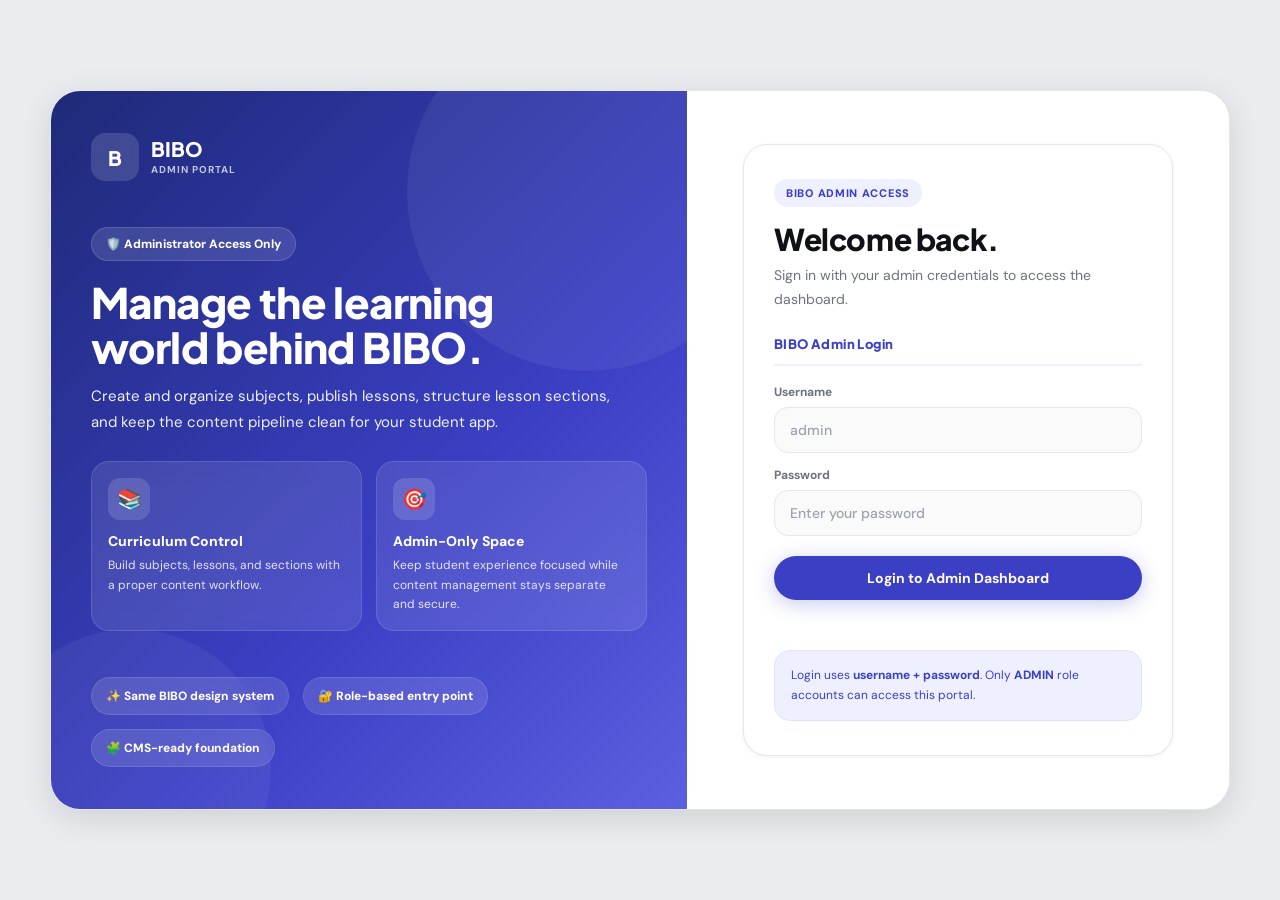
==== commit 97d8e86e: "refactor: separate teacher and admin responsibilities with new role-based architecture BREAKING CHAN" ====
--- a/src/main/resources/static/admin_dashboard.html
+++ b/src/main/resources/static/admin_dashboard.html
@@ -1,1179 +1,2451 @@
 <!doctype html>
 <html lang="en">
-<head>
-  <meta charset="UTF-8" />
-  <meta name="viewport" content="width=device-width, initial-scale=1.0" />
-  <title>BIBO Admin Dashboard</title>
-  <link href="https://fonts.googleapis.com/css2?family=Plus+Jakarta+Sans:wght@400;500;600;700;800;900&family=DM+Sans:wght@400;500;600;700&display=swap" rel="stylesheet" />
-  <style>
-    *, *::before, *::after { box-sizing: border-box; margin: 0; padding: 0; }
-    :root {
-      --bg: #EAECF0; --card-bg: #FFFFFF; --primary: #3B3FC4; --primary-dark: #2E31A8;
-      --primary-light: #EEF0FF; --primary-mid: #6366F1; --accent-orange: #F59E0B;
-      --accent-green: #10B981; --accent-red: #EF4444; --text-900: #0F1117;
-      --text-700: #374151; --text-500: #6B7280; --text-400: #9CA3AF; --border: #E5E7EB;
-      --shadow-sm: 0 1px 4px rgba(0,0,0,0.06); --shadow-md: 0 4px 16px rgba(0,0,0,0.08);
-      --shadow-lg: 0 8px 32px rgba(0,0,0,0.12); --shadow-primary: 0 4px 20px rgba(59,63,196,0.28);
-      --radius-sm: 10px; --radius-md: 14px; --radius-lg: 18px; --radius-xl: 24px;
-      --sidebar-w: 260px; --font-display: 'Plus Jakarta Sans', sans-serif; --font-body: 'DM Sans', sans-serif;
-    }
-    html,body { font-family: var(--font-body); background: var(--bg); color: var(--text-700); min-height: 100vh; }
-    ::-webkit-scrollbar { width: 5px; }
-    ::-webkit-scrollbar-thumb { background: #D1D5DB; border-radius: 99px; }
-
-    #app-layout { display: flex; min-height: 100vh; }
-
-    /* SIDEBAR */
-    #sidebar {
-      width: var(--sidebar-w); min-height: 100vh; background: #fff;
-      border-right: 1px solid var(--border); display: flex; flex-direction: column;
-      padding: 24px 16px; position: fixed; top:0; left:0; bottom:0; z-index:100;
-      transition: transform 0.3s cubic-bezier(.4,0,.2,1);
-    }
-    #sidebar-overlay { display:none; position:fixed; inset:0; background:rgba(0,0,0,0.4); z-index:99; }
-    .sidebar-logo { display:flex; align-items:center; gap:10px; padding:4px 8px 20px; border-bottom:1px solid var(--border); margin-bottom:16px; }
-    .sidebar-logo-icon { width:40px; height:40px; border-radius:10px; background:var(--primary); color:white; display:flex; align-items:center; justify-content:center; font-family:var(--font-display); font-weight:900; font-size:18px; }
-    .sidebar-logo-title { font-family:var(--font-display); font-weight:900; font-size:17px; color:var(--text-900); }
-    .sidebar-logo-sub { font-size:10px; font-weight:700; color:var(--accent-orange); letter-spacing:0.8px; text-transform:uppercase; }
-    .sidebar-section-label { font-size:10px; font-weight:700; color:var(--text-400); text-transform:uppercase; letter-spacing:0.8px; padding:0 12px; margin:10px 0 4px; }
-    .sidebar-nav { flex:1; display:flex; flex-direction:column; gap:2px; }
-    .nav-item { display:flex; align-items:center; gap:12px; padding:11px 12px; border-radius:var(--radius-sm); font-size:14px; font-weight:600; color:var(--text-500); cursor:pointer; transition:all 0.18s; border:none; background:transparent; width:100%; text-align:left; }
-    .nav-item:hover { background:var(--bg); color:var(--text-900); }
-    .nav-item.active { background:var(--primary-light); color:var(--primary); font-weight:700; }
-    .nav-item svg { flex-shrink:0; width:18px; height:18px; }
-    .sidebar-admin-badge { background:linear-gradient(135deg,#1E2A78 0%,#3B3FC4 100%); border-radius:var(--radius-lg); padding:14px 16px; color:white; margin-top:12px; }
-    .sidebar-logout { display:flex; align-items:center; gap:10px; padding:10px 12px; border-radius:var(--radius-sm); font-size:13px; font-weight:600; color:var(--text-400); cursor:pointer; transition:all 0.18s; border:none; background:transparent; width:100%; text-align:left; margin-top:8px; }
-    .sidebar-logout:hover { color:var(--accent-red); background:#FEE2E2; }
-
-    /* MAIN */
-    #main-content { margin-left:var(--sidebar-w); flex:1; min-height:100vh; padding:36px 40px; overflow-x:hidden; }
-    .page { animation:pageFadeIn 0.28s ease; }
-    @keyframes pageFadeIn { from{opacity:0;transform:translateY(10px)} to{opacity:1;transform:translateY(0)} }
-
-    /* CARDS */
-    .card { background:var(--card-bg); border-radius:var(--radius-lg); box-shadow:var(--shadow-sm); border:1px solid var(--border); transition:box-shadow 0.2s,transform 0.2s; }
-    .card-interactive { cursor:pointer; }
-    .card-interactive:hover { transform:translateY(-2px); box-shadow:var(--shadow-md); }
-
-    /* HERO */
-    .hero-banner { background:linear-gradient(135deg,#1E2A78 0%,#3B3FC4 60%,#5B60E0 100%); border-radius:var(--radius-xl); padding:32px 40px; color:white; position:relative; overflow:hidden; margin-bottom:28px; }
-    .hero-banner::after { content:''; position:absolute; right:-20px; top:-20px; width:260px; height:260px; background:rgba(255,255,255,0.05); border-radius:50%; }
-
-    /* BUTTONS */
-    .btn { display:inline-flex; align-items:center; justify-content:center; gap:8px; border:none; cursor:pointer; font-family:var(--font-body); font-weight:700; border-radius:99px; transition:all 0.18s; }
-    .btn:disabled { opacity:0.6; cursor:not-allowed; }
-    .btn-primary { background:var(--primary); color:white; padding:12px 24px; font-size:14px; box-shadow:var(--shadow-primary); }
-    .btn-primary:hover:not(:disabled) { background:var(--primary-dark); transform:translateY(-1px); }
-    .btn-ghost { background:transparent; color:var(--primary); padding:10px 20px; font-size:14px; border:1.5px solid var(--primary-light); }
-    .btn-ghost:hover { background:var(--primary-light); }
-    .btn-sm { padding:8px 16px; font-size:13px; }
-
-    /* BADGE */
-    .badge { display:inline-flex; align-items:center; border-radius:99px; font-size:11px; font-weight:700; padding:3px 10px; }
-    .badge-blue { background:var(--primary-light); color:var(--primary); }
-    .badge-green { background:#D1FAE5; color:#065F46; }
-    .badge-orange { background:#FEF3C7; color:#92400E; }
-    .badge-red { background:#FEE2E2; color:#991B1B; }
-    .badge-gray { background:var(--bg); color:var(--text-500); }
-
-    /* INPUTS */
-    .bibo-input { width:100%; padding:12px 16px; border:1.5px solid var(--border); border-radius:var(--radius-md); font-family:var(--font-body); font-size:14px; font-weight:500; color:var(--text-900); background:#FAFAFA; outline:none; transition:border-color 0.2s,box-shadow 0.2s; }
-    .bibo-input:focus { border-color:var(--primary); box-shadow:0 0 0 3px rgba(59,63,196,0.1); background:white; }
-    .bibo-input::placeholder { color:var(--text-400); }
-    select.bibo-input { cursor:pointer; }
-    textarea.bibo-input { resize:vertical; min-height:80px; }
-    .field { margin-bottom:14px; }
-    .field label { display:block; font-size:12px; font-weight:700; color:var(--text-500); text-transform:uppercase; letter-spacing:0.5px; margin-bottom:6px; }
-    .field-row { display:grid; grid-template-columns:1fr 1fr; gap:12px; }
-
-    /* TABLE */
-    .data-table { width:100%; border-collapse:collapse; }
-    .data-table th { text-align:left; font-size:11px; font-weight:700; color:var(--text-400); text-transform:uppercase; letter-spacing:0.5px; padding:10px 16px; border-bottom:1px solid var(--border); }
-    .data-table td { padding:14px 16px; border-bottom:1px solid var(--border); font-size:14px; color:var(--text-700); }
-    .data-table tr:last-child td { border-bottom:none; }
-    .data-table tr:hover td { background:#FAFAFA; }
-
-    /* MODAL */
-    .modal-overlay { position:fixed; inset:0; background:rgba(15,17,23,0.5); z-index:200; display:flex; align-items:center; justify-content:center; padding:24px; backdrop-filter:blur(4px); overflow-y:auto; }
-    .modal { background:white; border-radius:var(--radius-xl); padding:32px; width:100%; max-width:520px; box-shadow:var(--shadow-lg); animation:modalIn 0.22s cubic-bezier(.4,0,.2,1); margin:auto; }
-    @keyframes modalIn { from{opacity:0;transform:scale(0.96) translateY(10px)} to{opacity:1;transform:scale(1) translateY(0)} }
-    .modal-header { display:flex; align-items:center; justify-content:space-between; margin-bottom:24px; }
-    .modal-title { font-family:var(--font-display); font-size:20px; font-weight:800; color:var(--text-900); }
-    .modal-close { width:32px; height:32px; border-radius:50%; background:var(--bg); border:none; cursor:pointer; display:flex; align-items:center; justify-content:center; color:var(--text-400); font-size:18px; }
-    .modal-close:hover { background:#FEE2E2; color:var(--accent-red); }
-
-    /* TOAST */
-    #toast { position:fixed; bottom:32px; left:50%; transform:translateX(-50%) translateY(16px); background:var(--text-900); color:white; padding:12px 24px; border-radius:99px; font-size:13px; font-weight:700; z-index:9999; opacity:0; transition:all 0.3s cubic-bezier(.4,0,.2,1); pointer-events:none; white-space:nowrap; }
-    #toast.show { opacity:1; transform:translateX(-50%) translateY(0); }
-
-    /* SPINNER */
-    .spinner { width:28px; height:28px; border:3px solid var(--border); border-top-color:var(--primary); border-radius:50%; animation:spin 0.7s linear infinite; }
-    @keyframes spin { to{transform:rotate(360deg)} }
-
-    /* STAT CARD */
-    .stat-card { padding:22px 24px; }
-    .stat-label { font-size:11px; font-weight:700; color:var(--text-400); text-transform:uppercase; letter-spacing:0.5px; margin-bottom:8px; }
-    .stat-value { font-family:var(--font-display); font-size:32px; font-weight:900; color:var(--text-900); line-height:1; margin-bottom:4px; }
-
-    /* SECTION HEADER */
-    .section-header { display:flex; align-items:center; justify-content:space-between; margin-bottom:18px; }
-    .section-title { font-family:var(--font-display); font-size:18px; font-weight:800; color:var(--text-900); }
-
-    /* UTILITY */
-    .grid-2 { display:grid; grid-template-columns:1fr 1fr; gap:16px; }
-    .grid-3 { display:grid; grid-template-columns:repeat(3,1fr); gap:16px; }
-    .grid-4 { display:grid; grid-template-columns:repeat(4,1fr); gap:16px; }
-    .flex-between { display:flex; align-items:center; justify-content:space-between; }
-    .mb-16 { margin-bottom:16px; } .mb-24 { margin-bottom:24px; } .mb-32 { margin-bottom:32px; }
-    .truncate { overflow:hidden; text-overflow:ellipsis; white-space:nowrap; }
-    h1 { font-family:var(--font-display); font-size:28px; font-weight:900; color:var(--text-900); line-height:1.2; }
-    h3 { font-family:var(--font-display); font-size:18px; font-weight:800; color:var(--text-900); }
-
-    /* MOBILE */
-    #mobile-menu-btn { display:none; position:fixed; top:16px; left:16px; z-index:101; width:40px; height:40px; border-radius:var(--radius-sm); background:white; border:1px solid var(--border); box-shadow:var(--shadow-sm); cursor:pointer; align-items:center; justify-content:center; flex-direction:column; gap:5px; }
-    #mobile-menu-btn span { display:block; width:18px; height:2px; background:var(--text-700); border-radius:99px; }
-    @media(max-width:900px) {
-      #sidebar { transform:translateX(-100%); }
-      #sidebar.open { transform:translateX(0); }
-      #sidebar-overlay { display:block; opacity:0; pointer-events:none; transition:opacity 0.3s; }
-      #sidebar-overlay.open { opacity:1; pointer-events:all; }
-      #main-content { margin-left:0; padding:24px 20px; padding-top:72px; }
-      #mobile-menu-btn { display:flex; }
-      .grid-4,.grid-3 { grid-template-columns:1fr 1fr; }
-      .field-row { grid-template-columns:1fr; }
-    }
-    @media(max-width:600px) { .grid-4,.grid-3,.grid-2 { grid-template-columns:1fr; } }
-  </style>
-</head>
-<body>
-<button id="mobile-menu-btn" onclick="toggleSidebar()"><span></span><span></span><span></span></button>
-<div id="sidebar-overlay" onclick="toggleSidebar()"></div>
-<div id="toast"></div>
-
-<div id="app-layout">
-  <nav id="sidebar">
-    <div class="sidebar-logo">
-      <div class="sidebar-logo-icon">B</div>
-      <div>
-        <div class="sidebar-logo-title">BIBO</div>
-        <div class="sidebar-logo-sub">Admin Portal</div>
+  <head>
+    <meta charset="UTF-8" />
+    <meta name="viewport" content="width=device-width, initial-scale=1.0" />
+    <title>BIBO Portal</title>
+    <link
+      href="https://fonts.googleapis.com/css2?family=Plus+Jakarta+Sans:wght@400;500;600;700;800;900&family=DM+Sans:wght@400;500;600;700&display=swap"
+      rel="stylesheet"
+    />
+    <style>
+      *,
+      *::before,
+      *::after {
+        box-sizing: border-box;
+        margin: 0;
+        padding: 0;
+      }
+      :root {
+        --bg: #eaecf0;
+        --card-bg: #ffffff;
+        --primary: #3b3fc4;
+        --primary-dark: #2e31a8;
+        --primary-light: #eef0ff;
+        --primary-mid: #6366f1;
+        --accent-orange: #f59e0b;
+        --accent-green: #10b981;
+        --accent-red: #ef4444;
+        --text-900: #0f1117;
+        --text-700: #374151;
+        --text-500: #6b7280;
+        --text-400: #9ca3af;
+        --border: #e5e7eb;
+        --shadow-sm: 0 1px 4px rgba(0, 0, 0, 0.06);
+        --shadow-md: 0 4px 16px rgba(0, 0, 0, 0.08);
+        --shadow-lg: 0 8px 32px rgba(0, 0, 0, 0.12);
+        --shadow-primary: 0 4px 20px rgba(59, 63, 196, 0.28);
+        --radius-sm: 10px;
+        --radius-md: 14px;
+        --radius-lg: 18px;
+        --radius-xl: 24px;
+        --sidebar-w: 260px;
+        --font-display: "Plus Jakarta Sans", sans-serif;
+        --font-body: "DM Sans", sans-serif;
+      }
+      html,
+      body {
+        font-family: var(--font-body);
+        background: var(--bg);
+        color: var(--text-700);
+        min-height: 100vh;
+      }
+      ::-webkit-scrollbar {
+        width: 5px;
+      }
+      ::-webkit-scrollbar-thumb {
+        background: #d1d5db;
+        border-radius: 99px;
+      }
+      #app-layout {
+        display: flex;
+        min-height: 100vh;
+      }
+
+      /* SIDEBAR */
+      #sidebar {
+        width: var(--sidebar-w);
+        min-height: 100vh;
+        background: #fff;
+        border-right: 1px solid var(--border);
+        display: flex;
+        flex-direction: column;
+        padding: 24px 16px;
+        position: fixed;
+        top: 0;
+        left: 0;
+        bottom: 0;
+        z-index: 100;
+        transition: transform 0.3s cubic-bezier(0.4, 0, 0.2, 1);
+      }
+      #sidebar-overlay {
+        display: none;
+        position: fixed;
+        inset: 0;
+        background: rgba(0, 0, 0, 0.4);
+        z-index: 99;
+      }
+      .sidebar-logo {
+        display: flex;
+        align-items: center;
+        gap: 10px;
+        padding: 4px 8px 20px;
+        border-bottom: 1px solid var(--border);
+        margin-bottom: 16px;
+      }
+      .sidebar-logo-icon {
+        width: 40px;
+        height: 40px;
+        border-radius: 10px;
+        background: var(--primary);
+        color: white;
+        display: flex;
+        align-items: center;
+        justify-content: center;
+        font-family: var(--font-display);
+        font-weight: 900;
+        font-size: 18px;
+      }
+      .sidebar-logo-title {
+        font-family: var(--font-display);
+        font-weight: 900;
+        font-size: 17px;
+        color: var(--text-900);
+      }
+      .sidebar-logo-sub {
+        font-size: 10px;
+        font-weight: 700;
+        letter-spacing: 0.8px;
+        text-transform: uppercase;
+      }
+      .sidebar-section-label {
+        font-size: 10px;
+        font-weight: 700;
+        color: var(--text-400);
+        text-transform: uppercase;
+        letter-spacing: 0.8px;
+        padding: 0 12px;
+        margin: 10px 0 4px;
+      }
+      .sidebar-nav {
+        flex: 1;
+        display: flex;
+        flex-direction: column;
+        gap: 2px;
+      }
+      .nav-item {
+        display: flex;
+        align-items: center;
+        gap: 12px;
+        padding: 11px 12px;
+        border-radius: var(--radius-sm);
+        font-size: 14px;
+        font-weight: 600;
+        color: var(--text-500);
+        cursor: pointer;
+        transition: all 0.18s;
+        border: none;
+        background: transparent;
+        width: 100%;
+        text-align: left;
+      }
+      .nav-item:hover {
+        background: var(--bg);
+        color: var(--text-900);
+      }
+      .nav-item.active {
+        background: var(--primary-light);
+        color: var(--primary);
+        font-weight: 700;
+      }
+      .nav-item svg {
+        flex-shrink: 0;
+        width: 18px;
+        height: 18px;
+      }
+      .sidebar-user-badge {
+        border-radius: var(--radius-lg);
+        padding: 14px 16px;
+        color: white;
+        margin-top: 12px;
+      }
+      .sidebar-logout {
+        display: flex;
+        align-items: center;
+        gap: 10px;
+        padding: 10px 12px;
+        border-radius: var(--radius-sm);
+        font-size: 13px;
+        font-weight: 600;
+        color: var(--text-400);
+        cursor: pointer;
+        transition: all 0.18s;
+        border: none;
+        background: transparent;
+        width: 100%;
+        text-align: left;
+        margin-top: 8px;
+      }
+      .sidebar-logout:hover {
+        color: var(--accent-red);
+        background: #fee2e2;
+      }
+
+      /* MAIN */
+      #main-content {
+        margin-left: var(--sidebar-w);
+        flex: 1;
+        min-height: 100vh;
+        padding: 36px 40px;
+        overflow-x: hidden;
+      }
+      .page {
+        animation: pageFadeIn 0.28s ease;
+      }
+      @keyframes pageFadeIn {
+        from {
+          opacity: 0;
+          transform: translateY(10px);
+        }
+        to {
+          opacity: 1;
+          transform: translateY(0);
+        }
+      }
+
+      /* CARDS */
+      .card {
+        background: var(--card-bg);
+        border-radius: var(--radius-lg);
+        box-shadow: var(--shadow-sm);
+        border: 1px solid var(--border);
+        transition:
+          box-shadow 0.2s,
+          transform 0.2s;
+      }
+      .card-interactive {
+        cursor: pointer;
+      }
+      .card-interactive:hover {
+        transform: translateY(-2px);
+        box-shadow: var(--shadow-md);
+      }
+
+      /* HERO */
+      .hero-banner {
+        border-radius: var(--radius-xl);
+        padding: 32px 40px;
+        color: white;
+        position: relative;
+        overflow: hidden;
+        margin-bottom: 28px;
+      }
+      .hero-banner::after {
+        content: "";
+        position: absolute;
+        right: -20px;
+        top: -20px;
+        width: 260px;
+        height: 260px;
+        background: rgba(255, 255, 255, 0.05);
+        border-radius: 50%;
+      }
+
+      /* BUTTONS */
+      .btn {
+        display: inline-flex;
+        align-items: center;
+        justify-content: center;
+        gap: 8px;
+        border: none;
+        cursor: pointer;
+        font-family: var(--font-body);
+        font-weight: 700;
+        border-radius: 99px;
+        transition: all 0.18s;
+      }
+      .btn:disabled {
+        opacity: 0.6;
+        cursor: not-allowed;
+      }
+      .btn-primary {
+        background: var(--primary);
+        color: white;
+        padding: 12px 24px;
+        font-size: 14px;
+        box-shadow: var(--shadow-primary);
+      }
+      .btn-primary:hover:not(:disabled) {
+        background: var(--primary-dark);
+        transform: translateY(-1px);
+      }
+      .btn-ghost {
+        background: transparent;
+        color: var(--primary);
+        padding: 10px 20px;
+        font-size: 14px;
+        border: 1.5px solid var(--primary-light);
+      }
+      .btn-ghost:hover {
+        background: var(--primary-light);
+      }
+      .btn-sm {
+        padding: 8px 16px;
+        font-size: 13px;
+      }
+      .btn-danger {
+        background: #fef2f2;
+        color: #b91c1c;
+      }
+      .btn-danger:hover {
+        background: #fee2e2;
+      }
+
+      /* BADGE */
+      .badge {
+        display: inline-flex;
+        align-items: center;
+        border-radius: 99px;
+        font-size: 11px;
+        font-weight: 700;
+        padding: 3px 10px;
+      }
+      .badge-blue {
+        background: var(--primary-light);
+        color: var(--primary);
+      }
+      .badge-green {
+        background: #d1fae5;
+        color: #065f46;
+      }
+      .badge-orange {
+        background: #fef3c7;
+        color: #92400e;
+      }
+      .badge-red {
+        background: #fee2e2;
+        color: #991b1b;
+      }
+      .badge-gray {
+        background: var(--bg);
+        color: var(--text-500);
+      }
+      .badge-purple {
+        background: #f3e8ff;
+        color: #6b21a8;
+      }
+
+      /* INPUTS */
+      .bibo-input {
+        width: 100%;
+        padding: 12px 16px;
+        border: 1.5px solid var(--border);
+        border-radius: var(--radius-md);
+        font-family: var(--font-body);
+        font-size: 14px;
+        font-weight: 500;
+        color: var(--text-900);
+        background: #fafafa;
+        outline: none;
+        transition:
+          border-color 0.2s,
+          box-shadow 0.2s;
+      }
+      .bibo-input:focus {
+        border-color: var(--primary);
+        box-shadow: 0 0 0 3px rgba(59, 63, 196, 0.1);
+        background: white;
+      }
+      .bibo-input::placeholder {
+        color: var(--text-400);
+      }
+      select.bibo-input {
+        cursor: pointer;
+      }
+      textarea.bibo-input {
+        resize: vertical;
+        min-height: 80px;
+      }
+      .field {
+        margin-bottom: 14px;
+      }
+      .field label {
+        display: block;
+        font-size: 12px;
+        font-weight: 700;
+        color: var(--text-500);
+        text-transform: uppercase;
+        letter-spacing: 0.5px;
+        margin-bottom: 6px;
+      }
+      .field-row {
+        display: grid;
+        grid-template-columns: 1fr 1fr;
+        gap: 12px;
+      }
+
+      /* TABLE */
+      .data-table {
+        width: 100%;
+        border-collapse: collapse;
+      }
+      .data-table th {
+        text-align: left;
+        font-size: 11px;
+        font-weight: 700;
+        color: var(--text-400);
+        text-transform: uppercase;
+        letter-spacing: 0.5px;
+        padding: 10px 16px;
+        border-bottom: 1px solid var(--border);
+      }
+      .data-table td {
+        padding: 14px 16px;
+        border-bottom: 1px solid var(--border);
+        font-size: 14px;
+        color: var(--text-700);
+      }
+      .data-table tr:last-child td {
+        border-bottom: none;
+      }
+      .data-table tr:hover td {
+        background: #fafafa;
+      }
+
+      /* MODAL */
+      .modal-overlay {
+        position: fixed;
+        inset: 0;
+        background: rgba(15, 17, 23, 0.5);
+        z-index: 200;
+        display: flex;
+        align-items: center;
+        justify-content: center;
+        padding: 24px;
+        backdrop-filter: blur(4px);
+        overflow-y: auto;
+      }
+      .modal {
+        background: white;
+        border-radius: var(--radius-xl);
+        padding: 32px;
+        width: 100%;
+        max-width: 520px;
+        box-shadow: var(--shadow-lg);
+        animation: modalIn 0.22s cubic-bezier(0.4, 0, 0.2, 1);
+        margin: auto;
+      }
+      @keyframes modalIn {
+        from {
+          opacity: 0;
+          transform: scale(0.96) translateY(10px);
+        }
+        to {
+          opacity: 1;
+          transform: scale(1) translateY(0);
+        }
+      }
+      .modal-header {
+        display: flex;
+        align-items: center;
+        justify-content: space-between;
+        margin-bottom: 24px;
+      }
+      .modal-title {
+        font-family: var(--font-display);
+        font-size: 20px;
+        font-weight: 800;
+        color: var(--text-900);
+      }
+      .modal-close {
+        width: 32px;
+        height: 32px;
+        border-radius: 50%;
+        background: var(--bg);
+        border: none;
+        cursor: pointer;
+        display: flex;
+        align-items: center;
+        justify-content: center;
+        color: var(--text-400);
+        font-size: 18px;
+      }
+      .modal-close:hover {
+        background: #fee2e2;
+        color: var(--accent-red);
+      }
+
+      /* TOAST */
+      #toast {
+        position: fixed;
+        bottom: 32px;
+        left: 50%;
+        transform: translateX(-50%) translateY(16px);
+        background: var(--text-900);
+        color: white;
+        padding: 12px 24px;
+        border-radius: 99px;
+        font-size: 13px;
+        font-weight: 700;
+        z-index: 9999;
+        opacity: 0;
+        transition: all 0.3s cubic-bezier(0.4, 0, 0.2, 1);
+        pointer-events: none;
+        white-space: nowrap;
+      }
+      #toast.show {
+        opacity: 1;
+        transform: translateX(-50%) translateY(0);
+      }
+
+      /* SPINNER */
+      .spinner {
+        width: 28px;
+        height: 28px;
+        border: 3px solid var(--border);
+        border-top-color: var(--primary);
+        border-radius: 50%;
+        animation: spin 0.7s linear infinite;
+      }
+      @keyframes spin {
+        to {
+          transform: rotate(360deg);
+        }
+      }
+
+      /* STAT CARD */
+      .stat-card {
+        padding: 22px 24px;
+      }
+      .stat-label {
+        font-size: 11px;
+        font-weight: 700;
+        color: var(--text-400);
+        text-transform: uppercase;
+        letter-spacing: 0.5px;
+        margin-bottom: 8px;
+      }
+      .stat-value {
+        font-family: var(--font-display);
+        font-size: 32px;
+        font-weight: 900;
+        color: var(--text-900);
+        line-height: 1;
+        margin-bottom: 4px;
+      }
+
+      /* SECTION HEADER */
+      .section-header {
+        display: flex;
+        align-items: center;
+        justify-content: space-between;
+        margin-bottom: 18px;
+      }
+      .section-title {
+        font-family: var(--font-display);
+        font-size: 18px;
+        font-weight: 800;
+        color: var(--text-900);
+      }
+
+      /* UTILITY */
+      .grid-2 {
+        display: grid;
+        grid-template-columns: 1fr 1fr;
+        gap: 16px;
+      }
+      .grid-3 {
+        display: grid;
+        grid-template-columns: repeat(3, 1fr);
+        gap: 16px;
+      }
+      .grid-4 {
+        display: grid;
+        grid-template-columns: repeat(4, 1fr);
+        gap: 16px;
+      }
+      .flex-between {
+        display: flex;
+        align-items: center;
+        justify-content: space-between;
+      }
+      .mb-16 {
+        margin-bottom: 16px;
+      }
+      .mb-24 {
+        margin-bottom: 24px;
+      }
+      .mb-32 {
+        margin-bottom: 32px;
+      }
+      .truncate {
+        overflow: hidden;
+        text-overflow: ellipsis;
+        white-space: nowrap;
+      }
+      h1 {
+        font-family: var(--font-display);
+        font-size: 28px;
+        font-weight: 900;
+        color: var(--text-900);
+        line-height: 1.2;
+      }
+      h3 {
+        font-family: var(--font-display);
+        font-size: 18px;
+        font-weight: 800;
+        color: var(--text-900);
+      }
+
+      /* MOBILE */
+      #mobile-menu-btn {
+        display: none;
+        position: fixed;
+        top: 16px;
+        left: 16px;
+        z-index: 101;
+        width: 40px;
+        height: 40px;
+        border-radius: var(--radius-sm);
+        background: white;
+        border: 1px solid var(--border);
+        box-shadow: var(--shadow-sm);
+        cursor: pointer;
+        align-items: center;
+        justify-content: center;
+        flex-direction: column;
+        gap: 5px;
+      }
+      #mobile-menu-btn span {
+        display: block;
+        width: 18px;
+        height: 2px;
+        background: var(--text-700);
+        border-radius: 99px;
+      }
+      @media (max-width: 900px) {
+        #sidebar {
+          transform: translateX(-100%);
+        }
+        #sidebar.open {
+          transform: translateX(0);
+        }
+        #sidebar-overlay {
+          display: block;
+          opacity: 0;
+          pointer-events: none;
+          transition: opacity 0.3s;
+        }
+        #sidebar-overlay.open {
+          opacity: 1;
+          pointer-events: all;
+        }
+        #main-content {
+          margin-left: 0;
+          padding: 24px 20px;
+          padding-top: 72px;
+        }
+        #mobile-menu-btn {
+          display: flex;
+        }
+        .grid-4,
+        .grid-3 {
+          grid-template-columns: 1fr 1fr;
+        }
+        .field-row {
+          grid-template-columns: 1fr;
+        }
+      }
+      @media (max-width: 600px) {
+        .grid-4,
+        .grid-3,
+        .grid-2 {
+          grid-template-columns: 1fr;
+        }
+      }
+
+      /* PROGRESS BAR */
+      .progress-track {
+        background: var(--border);
+        border-radius: 99px;
+        height: 6px;
+      }
+      .progress-fill {
+        height: 6px;
+        border-radius: 99px;
+        background: var(--primary);
+        transition: width 0.5s ease;
+      }
+    </style>
+  </head>
+  <body>
+    <button id="mobile-menu-btn" onclick="toggleSidebar()">
+      <span></span><span></span><span></span>
+    </button>
+    <div id="sidebar-overlay" onclick="toggleSidebar()"></div>
+    <div id="toast"></div>
+
+    <div id="app-layout">
+      <nav id="sidebar">
+        <div class="sidebar-logo">
+          <div class="sidebar-logo-icon">B</div>
+          <div>
+            <div class="sidebar-logo-title">BIBO</div>
+            <div
+              class="sidebar-logo-sub"
+              id="sidebar-role-label"
+              style="color: var(--accent-orange)"
+            >
+              Portal
+            </div>
+          </div>
+        </div>
+        <div class="sidebar-nav" id="sidebar-nav-items"></div>
+        <div
+          class="sidebar-user-badge"
+          id="sidebar-user-badge"
+          style="background: linear-gradient(135deg, #1e2a78 0%, #3b3fc4 100%)"
+        >
+          <div
+            style="
+              font-size: 10px;
+              font-weight: 700;
+              letter-spacing: 0.8px;
+              text-transform: uppercase;
+              opacity: 0.7;
+              margin-bottom: 4px;
+            "
+          >
+            Logged in as
+          </div>
+          <div
+            style="
+              font-family: var(--font-display);
+              font-size: 15px;
+              font-weight: 800;
+            "
+            id="sidebar-username"
+          >
+            —
+          </div>
+          <div
+            style="font-size: 11px; opacity: 0.75; margin-top: 2px"
+            id="sidebar-role-display"
+          >
+            —
+          </div>
+        </div>
+        <button class="sidebar-logout" onclick="logout()">
+          <svg
+            viewBox="0 0 24 24"
+            fill="none"
+            stroke="currentColor"
+            stroke-width="2"
+            width="16"
+            height="16"
+          >
+            <path d="M9 21H5a2 2 0 0 1-2-2V5a2 2 0 0 1 2-2h4" />
+            <polyline points="16 17 21 12 16 7" />
+            <line x1="21" y1="12" x2="9" y2="12" />
+          </svg>
+          Log Out
+        </button>
+      </nav>
+      <div id="main-content">
+        <div id="page-container"></div>
       </div>
     </div>
 
-    <div class="sidebar-nav">
-      <div class="sidebar-section-label">Main</div>
-      <button class="nav-item active" data-page="dashboard" onclick="navigate('dashboard')">
-        <svg viewBox="0 0 24 24" fill="none" stroke="currentColor" stroke-width="2"><rect x="3" y="3" width="7" height="7" rx="1"/><rect x="14" y="3" width="7" height="7" rx="1"/><rect x="3" y="14" width="7" height="7" rx="1"/><rect x="14" y="14" width="7" height="7" rx="1"/></svg>
-        Dashboard
-      </button>
-
-      <div class="sidebar-section-label" style="margin-top:8px;">Content</div>
-      <button class="nav-item" data-page="subjects" onclick="navigate('subjects')">
-        <svg viewBox="0 0 24 24" fill="none" stroke="currentColor" stroke-width="2"><path d="M2 3h6a4 4 0 0 1 4 4v14a3 3 0 0 0-3-3H2z"/><path d="M22 3h-6a4 4 0 0 0-4 4v14a3 3 0 0 1 3-3h7z"/></svg>
-        Subjects
-      </button>
-      <button class="nav-item" data-page="lessons" onclick="navigate('lessons')">
-        <svg viewBox="0 0 24 24" fill="none" stroke="currentColor" stroke-width="2"><path d="M14 2H6a2 2 0 0 0-2 2v16a2 2 0 0 0 2 2h12a2 2 0 0 0 2-2V8z"/><polyline points="14 2 14 8 20 8"/><line x1="16" y1="13" x2="8" y2="13"/><line x1="16" y1="17" x2="8" y2="17"/></svg>
-        Lessons
-      </button>
-      <button class="nav-item" data-page="sections" onclick="navigate('sections')">
-        <svg viewBox="0 0 24 24" fill="none" stroke="currentColor" stroke-width="2"><line x1="8" y1="6" x2="21" y2="6"/><line x1="8" y1="12" x2="21" y2="12"/><line x1="8" y1="18" x2="21" y2="18"/><line x1="3" y1="6" x2="3.01" y2="6"/><line x1="3" y1="12" x2="3.01" y2="12"/><line x1="3" y1="18" x2="3.01" y2="18"/></svg>
-        Sections
-      </button>
-      <button class="nav-item" data-page="quizzes" onclick="navigate('quizzes')">
-        <svg viewBox="0 0 24 24" fill="none" stroke="currentColor" stroke-width="2"><path d="M9 11l3 3L22 4"/><path d="M21 12v7a2 2 0 0 1-2 2H5a2 2 0 0 1-2-2V5a2 2 0 0 1 2-2h11"/></svg>
-        Quizzes
-      </button>
-
-      <div class="sidebar-section-label" style="margin-top:8px;">Users</div>
-      <button class="nav-item" data-page="students" onclick="navigate('students')">
-        <svg viewBox="0 0 24 24" fill="none" stroke="currentColor" stroke-width="2"><path d="M17 21v-2a4 4 0 0 0-4-4H5a4 4 0 0 0-4 4v2"/><circle cx="9" cy="7" r="4"/><path d="M23 21v-2a4 4 0 0 0-3-3.87"/><path d="M16 3.13a4 4 0 0 1 0 7.75"/></svg>
-        Students
-      </button>
-    </div>
-
-    <div class="sidebar-admin-badge">
-      <div style="font-size:10px;font-weight:700;letter-spacing:0.8px;text-transform:uppercase;opacity:0.7;margin-bottom:4px;">Logged in as</div>
-      <div style="font-family:var(--font-display);font-size:15px;font-weight:800;" id="sidebar-admin-name">Admin</div>
-      <div style="font-size:11px;opacity:0.75;margin-top:2px;">🛡️ Administrator</div>
-    </div>
-
-    <button class="sidebar-logout" onclick="logout()">
-      <svg viewBox="0 0 24 24" fill="none" stroke="currentColor" stroke-width="2" width="16" height="16"><path d="M9 21H5a2 2 0 0 1-2-2V5a2 2 0 0 1 2-2h4"/><polyline points="16 17 21 12 16 7"/><line x1="21" y1="12" x2="9" y2="12"/></svg>
-      Log Out
-    </button>
-  </nav>
-
-  <div id="main-content">
-    <div id="page-container"></div>
-  </div>
-</div>
-
-<script>
-const API = 'http://localhost:8080/api';
-let token = localStorage.getItem('bibo_admin_token') || null;
-let adminUser = JSON.parse(localStorage.getItem('bibo_admin_user') || 'null');
-
-if (!token) window.location.href = 'admin_login.html';
-
-const adminName = adminUser?.username || adminUser?.name || 'Admin';
-document.getElementById('sidebar-admin-name').textContent = adminName;
-
-// ── Data Maps (avoid inline JSON in onclick) ─────────────────────────────────
-window._subjectMap = {};
-window._lessonMap  = {};
-
-// ── API ─────────────────────────────────────
-async function apiFetch(method, path, body = null) {
-  const headers = { 'Content-Type': 'application/json' };
-  if (token) headers['Authorization'] = 'Bearer ' + token;
-  const res = await fetch(API + path, { method, headers, body: body ? JSON.stringify(body) : null });
-  if (res.status === 401) { logout(); return; }
-  const data = await res.json().catch(() => ({}));
-  if (!res.ok) throw new Error(data.message || data.error || `HTTP ${res.status}`);
-  return data;
-}
-
-// ── Router ──────────────────────────────────
-function navigate(page) {
-  document.querySelectorAll('.nav-item').forEach(el => el.classList.toggle('active', el.dataset.page === page));
-  ({ dashboard, subjects, lessons, sections, quizzes, students })[page]?.();
-  const s = document.getElementById('sidebar');
-  if (s.classList.contains('open')) toggleSidebar();
-  window.scrollTo(0, 0);
-}
-
-function toggleSidebar() {
-  document.getElementById('sidebar').classList.toggle('open');
-  document.getElementById('sidebar-overlay').classList.toggle('open');
-}
-
-function logout() {
-  localStorage.removeItem('bibo_admin_token');
-  localStorage.removeItem('bibo_admin_user');
-  window.location.href = 'admin_login.html';
-}
-
-// ── Toast ────────────────────────────────────
-function showToast(msg, emoji = '✅') {
-  const t = document.getElementById('toast');
-  t.textContent = `${emoji} ${msg}`;
-  t.classList.add('show');
-  setTimeout(() => t.classList.remove('show'), 2800);
-}
-
-// ── Helpers ──────────────────────────────────
-function Loading() {
-  return `<div style="display:flex;flex-direction:column;align-items:center;justify-content:center;padding:60px 20px;gap:16px;">
-    <div class="spinner"></div><p style="color:var(--text-400);font-size:13px;font-weight:600;">Loading...</p></div>`;
-}
-function Empty(emoji, title, sub) {
-  return `<div style="display:flex;flex-direction:column;align-items:center;justify-content:center;padding:60px 20px;gap:12px;text-align:center;">
-    <div style="font-size:44px;">${emoji}</div><h3>${title}</h3>
-    <p style="color:var(--text-400);font-size:13px;">${sub}</p></div>`;
-}
-function PageHeader(title, sub, btnLabel, btnFn) {
-  return `<div class="flex-between mb-32">
-    <div><h1 style="font-size:26px;margin-bottom:4px;">${title}</h1><p style="color:var(--text-400);font-size:14px;">${sub}</p></div>
-    ${btnLabel ? `<button class="btn btn-primary" onclick="${btnFn}">${btnLabel}</button>` : ''}
-  </div>`;
-}
-function openModal(html) {
-  const overlay = document.createElement('div');
-  overlay.className = 'modal-overlay';
-  overlay.id = 'active-modal';
-  overlay.innerHTML = `<div class="modal">${html}</div>`;
-  overlay.addEventListener('click', e => { if (e.target === overlay) closeModal(); });
-  document.body.appendChild(overlay);
-}
-function closeModal() { document.getElementById('active-modal')?.remove(); }
-
-const SUBJECT_STYLES = {
-  'Math':    { color: '#3B3FC4', pale: '#EEF0FF',  icon: '🔢' },
-  'Science': { color: '#0D9488', pale: '#CCFBF1',  icon: '🔬' },
-  'English': { color: '#3B3FC4', pale: '#EEF0FF',  icon: '📘' },
-  'Filipino':{ color: '#EF4444', pale: '#FEE2E2',  icon: '🇵🇭' },
-  'Arts':    { color: '#EC4899', pale: '#FCE7F3',  icon: '🎨' },
-  'Values':  { color: '#10B981', pale: '#D1FAE5',  icon: '🌟' },
-  'default': { color: '#3B3FC4', pale: '#EEF0FF',  icon: '📚' },
-};
-const getSubjectStyle = n => SUBJECT_STYLES[n] || SUBJECT_STYLES['default'];
-
-// ═══════════════════════════════════════════
-// PAGE: DASHBOARD
-// ═══════════════════════════════════════════
-async function dashboard() {
-  document.getElementById('page-container').innerHTML = `<div class="page">
-    <div class="hero-banner">
+    <script>
+      const API = "http://localhost:8080/api";
+      let token = localStorage.getItem("bibo_admin_token") || null;
+      let currentUser = JSON.parse(
+        localStorage.getItem("bibo_admin_user") || "null",
+      );
+      let userRole = "";
+
+      if (!token || !currentUser) {
+        window.location.href = "admin_login.html";
+      }
+
+      // ── Determine Role ───────────────────────────────────────────
+      userRole = String(
+        currentUser?.role?.name ||
+          currentUser?.roleName ||
+          currentUser?.role ||
+          "",
+      ).toUpperCase();
+      const isAdmin = userRole === "ADMIN";
+      const isTeacher = userRole === "TEACHER";
+
+      if (!isAdmin && !isTeacher) {
+        alert(
+          "Access denied. Only ADMIN or TEACHER accounts can access this portal.",
+        );
+        window.location.href = "admin_login.html";
+      }
+
+      // ── Setup Sidebar ────────────────────────────────────────────
+      const username = currentUser?.username || currentUser?.name || "—";
+      document.getElementById("sidebar-username").textContent = username;
+
+      const ADMIN_NAV = [
+        {
+          id: "admin-dashboard",
+          label: "Dashboard",
+          icon: '<svg viewBox="0 0 24 24" fill="none" stroke="currentColor" stroke-width="2"><rect x="3" y="3" width="7" height="7" rx="1"/><rect x="14" y="3" width="7" height="7" rx="1"/><rect x="3" y="14" width="7" height="7" rx="1"/><rect x="14" y="14" width="7" height="7" rx="1"/></svg>',
+          section: "Main",
+        },
+        {
+          id: "manage-accounts",
+          label: "Manage Accounts",
+          icon: '<svg viewBox="0 0 24 24" fill="none" stroke="currentColor" stroke-width="2"><path d="M17 21v-2a4 4 0 0 0-4-4H5a4 4 0 0 0-4 4v2"/><circle cx="9" cy="7" r="4"/><path d="M23 21v-2a4 4 0 0 0-3-3.87"/><path d="M16 3.13a4 4 0 0 1 0 7.75"/></svg>',
+          section: "Operations",
+        },
+        {
+          id: "reports",
+          label: "Reports",
+          icon: '<svg viewBox="0 0 24 24" fill="none" stroke="currentColor" stroke-width="2"><path d="M14 2H6a2 2 0 0 0-2 2v16a2 2 0 0 0 2 2h12a2 2 0 0 0 2-2V8z"/><polyline points="14 2 14 8 20 8"/><line x1="16" y1="13" x2="8" y2="13"/><line x1="16" y1="17" x2="8" y2="17"/></svg>',
+          section: "Operations",
+        },
+        {
+          id: "analytics",
+          label: "Analytics",
+          icon: '<svg viewBox="0 0 24 24" fill="none" stroke="currentColor" stroke-width="2"><line x1="18" y1="20" x2="18" y2="10"/><line x1="12" y1="20" x2="12" y2="4"/><line x1="6" y1="20" x2="6" y2="14"/></svg>',
+          section: "Operations",
+        },
+        {
+          id: "review-requests",
+          label: "Review Requests",
+          icon: '<svg viewBox="0 0 24 24" fill="none" stroke="currentColor" stroke-width="2"><path d="M9 11l3 3L22 4"/><path d="M21 12v7a2 2 0 0 1-2 2H5a2 2 0 0 1-2-2V5a2 2 0 0 1 2-2h11"/></svg>',
+          section: "Operations",
+        },
+        {
+          id: "admin-settings",
+          label: "Settings",
+          icon: '<svg viewBox="0 0 24 24" fill="none" stroke="currentColor" stroke-width="2"><circle cx="12" cy="12" r="3"/><path d="M19.4 15a1.65 1.65 0 0 0 .33 1.82l.06.06a2 2 0 0 1-2.83 2.83l-.06-.06a1.65 1.65 0 0 0-1.82-.33 1.65 1.65 0 0 0-1 1.51V21a2 2 0 0 1-4 0v-.09A1.65 1.65 0 0 0 9 19.4a1.65 1.65 0 0 0-1.82.33l-.06.06a2 2 0 0 1-2.83-2.83l.06-.06A1.65 1.65 0 0 0 4.68 15a1.65 1.65 0 0 0-1.51-1H3a2 2 0 0 1 0-4h.09A1.65 1.65 0 0 0 4.6 9a1.65 1.65 0 0 0-.33-1.82l-.06-.06a2 2 0 0 1 2.83-2.83l.06.06A1.65 1.65 0 0 0 9 4.68a1.65 1.65 0 0 0 1-1.51V3a2 2 0 0 1 4 0v.09a1.65 1.65 0 0 0 1 1.51 1.65 1.65 0 0 0 1.82-.33l.06-.06a2 2 0 0 1 2.83 2.83l-.06.06A1.65 1.65 0 0 0 19.4 9a1.65 1.65 0 0 0 1.51 1H21a2 2 0 0 1 0 4h-.09a1.65 1.65 0 0 0-1.51 1z"/></svg>',
+          section: "System",
+        },
+      ];
+
+      const TEACHER_NAV = [
+        {
+          id: "teacher-dashboard",
+          label: "Dashboard",
+          icon: '<svg viewBox="0 0 24 24" fill="none" stroke="currentColor" stroke-width="2"><rect x="3" y="3" width="7" height="7" rx="1"/><rect x="14" y="3" width="7" height="7" rx="1"/><rect x="3" y="14" width="7" height="7" rx="1"/><rect x="14" y="14" width="7" height="7" rx="1"/></svg>',
+          section: "Main",
+        },
+        {
+          id: "subjects",
+          label: "Subjects",
+          icon: '<svg viewBox="0 0 24 24" fill="none" stroke="currentColor" stroke-width="2"><path d="M2 3h6a4 4 0 0 1 4 4v14a3 3 0 0 0-3-3H2z"/><path d="M22 3h-6a4 4 0 0 0-4 4v14a3 3 0 0 1 3-3h7z"/></svg>',
+          section: "Content",
+        },
+        {
+          id: "lessons",
+          label: "Lessons",
+          icon: '<svg viewBox="0 0 24 24" fill="none" stroke="currentColor" stroke-width="2"><path d="M14 2H6a2 2 0 0 0-2 2v16a2 2 0 0 0 2 2h12a2 2 0 0 0 2-2V8z"/><polyline points="14 2 14 8 20 8"/><line x1="16" y1="13" x2="8" y2="13"/><line x1="16" y1="17" x2="8" y2="17"/></svg>',
+          section: "Content",
+        },
+        {
+          id: "sections",
+          label: "Sections",
+          icon: '<svg viewBox="0 0 24 24" fill="none" stroke="currentColor" stroke-width="2"><line x1="8" y1="6" x2="21" y2="6"/><line x1="8" y1="12" x2="21" y2="12"/><line x1="8" y1="18" x2="21" y2="18"/><line x1="3" y1="6" x2="3.01" y2="6"/><line x1="3" y1="12" x2="3.01" y2="12"/><line x1="3" y1="18" x2="3.01" y2="18"/></svg>',
+          section: "Content",
+        },
+        {
+          id: "quizzes",
+          label: "Quizzes",
+          icon: '<svg viewBox="0 0 24 24" fill="none" stroke="currentColor" stroke-width="2"><path d="M9 11l3 3L22 4"/><path d="M21 12v7a2 2 0 0 1-2 2H5a2 2 0 0 1-2-2V5a2 2 0 0 1 2-2h11"/></svg>',
+          section: "Content",
+        },
+        {
+          id: "students",
+          label: "Students",
+          icon: '<svg viewBox="0 0 24 24" fill="none" stroke="currentColor" stroke-width="2"><path d="M17 21v-2a4 4 0 0 0-4-4H5a4 4 0 0 0-4 4v2"/><circle cx="9" cy="7" r="4"/><path d="M23 21v-2a4 4 0 0 0-3-3.87"/><path d="M16 3.13a4 4 0 0 1 0 7.75"/></svg>',
+          section: "Users",
+        },
+      ];
+
+      const navItems = isAdmin ? ADMIN_NAV : TEACHER_NAV;
+
+      // Render sidebar
+      let lastSection = "";
+      const navEl = document.getElementById("sidebar-nav-items");
+      navItems.forEach((item) => {
+        if (item.section !== lastSection) {
+          const label = document.createElement("div");
+          label.className = "sidebar-section-label";
+          if (lastSection !== "") label.style.marginTop = "8px";
+          label.textContent = item.section;
+          navEl.appendChild(label);
+          lastSection = item.section;
+        }
+        const btn = document.createElement("button");
+        btn.className = "nav-item";
+        btn.dataset.page = item.id;
+        btn.innerHTML = `${item.icon}<span>${item.label}</span>`;
+        btn.onclick = () => navigate(item.id);
+        navEl.appendChild(btn);
+      });
+
+      document.getElementById("sidebar-role-label").textContent = isAdmin
+        ? "Admin Portal"
+        : "Teacher Portal";
+      document.getElementById("sidebar-role-display").textContent = isAdmin
+        ? "🛡️ Administrator"
+        : "👩‍🏫 Teacher";
+
+      // ── Data Maps ────────────────────────────────────────────────
+      window._subjectMap = {};
+      window._lessonMap = {};
+
+      // ── API ─────────────────────────────────────────────────────
+      async function apiFetch(method, path, body = null) {
+        const headers = { "Content-Type": "application/json" };
+        if (token) headers["Authorization"] = "Bearer " + token;
+        const res = await fetch(API + path, {
+          method,
+          headers,
+          body: body ? JSON.stringify(body) : null,
+        });
+        if (res.status === 401) {
+          logout();
+          return;
+        }
+        const data = await res.json().catch(() => ({}));
+        if (!res.ok)
+          throw new Error(data.message || data.error || `HTTP ${res.status}`);
+        return data;
+      }
+
+      // ── Router ───────────────────────────────────────────────────
+      const PAGE_MAP = {
+        // Admin pages
+        "admin-dashboard": adminDashboard,
+        "manage-accounts": manageAccounts,
+        reports: reports,
+        analytics: analytics,
+        "review-requests": reviewRequests,
+        "admin-settings": adminSettings,
+        // Teacher pages
+        "teacher-dashboard": teacherDashboard,
+        subjects: subjects,
+        lessons: lessons,
+        sections: sections,
+        quizzes: quizzes,
+        students: students,
+      };
+
+      function navigate(page) {
+        document
+          .querySelectorAll(".nav-item")
+          .forEach((el) =>
+            el.classList.toggle("active", el.dataset.page === page),
+          );
+        if (PAGE_MAP[page]) PAGE_MAP[page]();
+        const s = document.getElementById("sidebar");
+        if (s.classList.contains("open")) toggleSidebar();
+        window.scrollTo(0, 0);
+      }
+
+      function toggleSidebar() {
+        document.getElementById("sidebar").classList.toggle("open");
+        document.getElementById("sidebar-overlay").classList.toggle("open");
+      }
+
+      function logout() {
+        localStorage.removeItem("bibo_admin_token");
+        localStorage.removeItem("bibo_admin_user");
+        window.location.href = "admin_login.html";
+      }
+
+      function showToast(msg, emoji = "✅") {
+        const t = document.getElementById("toast");
+        t.textContent = `${emoji} ${msg}`;
+        t.classList.add("show");
+        setTimeout(() => t.classList.remove("show"), 2800);
+      }
+
+      function Loading() {
+        return `<div style="display:flex;flex-direction:column;align-items:center;justify-content:center;padding:60px 20px;gap:16px;"><div class="spinner"></div><p style="color:var(--text-400);font-size:13px;font-weight:600;">Loading...</p></div>`;
+      }
+      function Empty(emoji, title, sub) {
+        return `<div style="display:flex;flex-direction:column;align-items:center;justify-content:center;padding:60px 20px;gap:12px;text-align:center;"><div style="font-size:44px;">${emoji}</div><h3>${title}</h3><p style="color:var(--text-400);font-size:13px;">${sub}</p></div>`;
+      }
+      function PageHeader(title, sub, btnLabel, btnFn) {
+        return `<div class="flex-between mb-32"><div><h1 style="font-size:26px;margin-bottom:4px;">${title}</h1><p style="color:var(--text-400);font-size:14px;">${sub}</p></div>${btnLabel ? `<button class="btn btn-primary" onclick="${btnFn}">${btnLabel}</button>` : ""}</div>`;
+      }
+      function openModal(html) {
+        const overlay = document.createElement("div");
+        overlay.className = "modal-overlay";
+        overlay.id = "active-modal";
+        overlay.innerHTML = `<div class="modal">${html}</div>`;
+        overlay.addEventListener("click", (e) => {
+          if (e.target === overlay) closeModal();
+        });
+        document.body.appendChild(overlay);
+      }
+      function closeModal() {
+        document.getElementById("active-modal")?.remove();
+      }
+
+      const SUBJECT_STYLES = {
+        Math: { color: "#3B3FC4", pale: "#EEF0FF", icon: "🔢" },
+        Science: { color: "#0D9488", pale: "#CCFBF1", icon: "🔬" },
+        English: { color: "#3B3FC4", pale: "#EEF0FF", icon: "📘" },
+        Filipino: { color: "#EF4444", pale: "#FEE2E2", icon: "🇵🇭" },
+        Arts: { color: "#EC4899", pale: "#FCE7F3", icon: "🎨" },
+        Values: { color: "#10B981", pale: "#D1FAE5", icon: "🌟" },
+        default: { color: "#3B3FC4", pale: "#EEF0FF", icon: "📚" },
+      };
+      const getSubjectStyle = (n) =>
+        SUBJECT_STYLES[n] || SUBJECT_STYLES["default"];
+
+      // ═══════════════════════════════════════════════════════════════
+      // ADMIN PAGES
+      // ═══════════════════════════════════════════════════════════════
+
+      async function adminDashboard() {
+        document.getElementById("page-container").innerHTML =
+          `<div class="page">
+    <div class="hero-banner" style="background:linear-gradient(135deg,#1E2A78 0%,#3B3FC4 60%,#5B60E0 100%);">
       <div style="position:relative;z-index:1;">
         <p style="font-size:11px;font-weight:700;letter-spacing:1px;text-transform:uppercase;opacity:0.7;margin-bottom:8px;">🛡️ Admin Control Panel</p>
-        <h1 style="color:white;font-size:30px;font-weight:900;margin-bottom:8px;">Welcome back, ${adminName}!</h1>
-        <p style="color:rgba(255,255,255,0.75);font-size:14px;margin-bottom:22px;">Manage BIBO's content and keep learners engaged.</p>
+        <h1 style="color:white;font-size:30px;font-weight:900;margin-bottom:8px;">Welcome back, ${username}!</h1>
+        <p style="color:rgba(255,255,255,0.75);font-size:14px;margin-bottom:22px;">Manage BIBO accounts, monitor platform health, and review reports.</p>
         <div style="display:flex;gap:10px;flex-wrap:wrap;">
-          <button class="btn" style="background:rgba(255,255,255,0.15);color:white;padding:10px 18px;font-size:13px;border:1px solid rgba(255,255,255,0.2);" onclick="openCreateSubject()">+ New Subject</button>
-          <button class="btn" style="background:rgba(255,255,255,0.15);color:white;padding:10px 18px;font-size:13px;border:1px solid rgba(255,255,255,0.2);" onclick="navigate('lessons');setTimeout(openCreateLesson,100)">+ New Lesson</button>
-          <button class="btn" style="background:rgba(255,255,255,0.15);color:white;padding:10px 18px;font-size:13px;border:1px solid rgba(255,255,255,0.2);" onclick="navigate('sections');setTimeout(openCreateSection,100)">+ New Section</button>
+          <button class="btn" style="background:rgba(255,255,255,0.15);color:white;padding:10px 18px;font-size:13px;border:1px solid rgba(255,255,255,0.2);" onclick="navigate('manage-accounts')">👥 Manage Accounts</button>
+          <button class="btn" style="background:rgba(255,255,255,0.15);color:white;padding:10px 18px;font-size:13px;border:1px solid rgba(255,255,255,0.2);" onclick="navigate('analytics')">📊 View Analytics</button>
+          <button class="btn" style="background:rgba(255,255,255,0.15);color:white;padding:10px 18px;font-size:13px;border:1px solid rgba(255,255,255,0.2);" onclick="navigate('review-requests')">📋 Review Requests</button>
         </div>
       </div>
     </div>
 
-    <div class="grid-4 mb-32" id="dash-stats">
-      ${[1,2,3,4].map(() => `<div class="card stat-card"><div class="spinner" style="margin:8px 0;"></div></div>`).join('')}
+    <div class="grid-4 mb-32" id="admin-stats">
+      ${[1, 2, 3, 4].map(() => `<div class="card stat-card"><div class="spinner" style="margin:8px 0;"></div></div>`).join("")}
     </div>
 
-    <div class="section-header">
-      <span class="section-title">Quick Actions</span>
-    </div>
+    <div class="section-header"><span class="section-title">Quick Actions</span></div>
     <div class="grid-3 mb-32">
       ${[
-        { icon: '📚', label: 'Manage Subjects', sub: 'Add and edit curriculum subjects', page: 'subjects' },
-        { icon: '📝', label: 'Manage Lessons',  sub: 'Create lessons inside subjects',   page: 'lessons'  },
-        { icon: '✅', label: 'Manage Quizzes',  sub: 'Build quizzes for each lesson',    page: 'quizzes'  },
-      ].map(a => `
+        {
+          icon: "👥",
+          label: "Manage Accounts",
+          sub: "Create, update, or deactivate user accounts",
+          page: "manage-accounts",
+          color: "#EEF0FF",
+        },
+        {
+          icon: "📊",
+          label: "Analytics",
+          sub: "Platform-wide usage stats and learning metrics",
+          page: "analytics",
+          color: "#D1FAE5",
+        },
+        {
+          icon: "📋",
+          label: "Review Requests",
+          sub: "Teacher review requests from parents",
+          page: "review-requests",
+          color: "#FEF3C7",
+        },
+        {
+          icon: "📄",
+          label: "Reports",
+          sub: "Generate and export system reports",
+          page: "reports",
+          color: "#FCE7F3",
+        },
+        {
+          icon: "⚙️",
+          label: "Settings",
+          sub: "System configuration and preferences",
+          page: "admin-settings",
+          color: "#CCFBF1",
+        },
+      ]
+        .map(
+          (a) => `
         <div class="card card-interactive" style="padding:24px;" onclick="navigate('${a.page}')">
-          <div style="width:52px;height:52px;border-radius:14px;background:var(--primary-light);display:flex;align-items:center;justify-content:center;font-size:26px;margin-bottom:14px;">${a.icon}</div>
+          <div style="width:52px;height:52px;border-radius:14px;background:${a.color};display:flex;align-items:center;justify-content:center;font-size:26px;margin-bottom:14px;">${a.icon}</div>
           <h3 style="font-size:16px;margin-bottom:6px;">${a.label}</h3>
           <p style="font-size:13px;color:var(--text-400);">${a.sub}</p>
-        </div>`).join('')}
+        </div>`,
+        )
+        .join("")}
     </div>
-
-    <div class="section-header">
-      <span class="section-title">Subjects Overview</span>
-      <span style="font-size:13px;font-weight:700;color:var(--primary);cursor:pointer;" onclick="navigate('subjects')">View All →</span>
-    </div>
-    <div id="dash-subjects">${Loading()}</div>
   </div>`;
 
-  try {
-    const subjectList = await apiFetch('GET', '/subjects');
-    const subCount = subjectList?.length || 0;
-    let lessonCount = 0;
-    for (const s of (subjectList || [])) {
-      try { const ls = await apiFetch('GET', `/lessons/subject/${s.id}`); lessonCount += ls?.length || 0; } catch (e) {}
-    }
-
-    document.getElementById('dash-stats').innerHTML = [
-      { label: 'Total Subjects', value: subCount,       icon: '📚', color: 'var(--primary)'      },
-      { label: 'Total Lessons',  value: lessonCount,    icon: '📝', color: 'var(--accent-green)'  },
-      { label: 'Active Students',value: '—',            icon: '👥', color: 'var(--accent-orange)' },
-      { label: 'Quizzes',        value: '—',            icon: '✅', color: 'var(--primary-mid)'   },
-    ].map(s => `
+        try {
+          const users = await apiFetch("GET", "/admin/users").catch(() => []);
+          const students = (users || []).filter(
+            (u) =>
+              String(u.role?.name || u.role || "").toUpperCase() === "STUDENT",
+          );
+          const teachers = (users || []).filter(
+            (u) =>
+              String(u.role?.name || u.role || "").toUpperCase() === "TEACHER",
+          );
+          const parents = (users || []).filter(
+            (u) =>
+              String(u.role?.name || u.role || "").toUpperCase() === "PARENT",
+          );
+
+          document.getElementById("admin-stats").innerHTML = [
+            {
+              label: "Total Users",
+              value: users?.length ?? "—",
+              icon: "👥",
+              color: "var(--primary)",
+            },
+            {
+              label: "Students",
+              value: students.length,
+              icon: "🎒",
+              color: "var(--accent-green)",
+            },
+            {
+              label: "Parents",
+              value: parents.length,
+              icon: "👨‍👩‍👧",
+              color: "var(--accent-orange)",
+            },
+            {
+              label: "Teachers",
+              value: teachers.length,
+              icon: "👩‍🏫",
+              color: "var(--primary-mid)",
+            },
+          ]
+            .map(
+              (s) => `
       <div class="card stat-card">
         <div style="display:flex;align-items:center;justify-content:space-between;margin-bottom:12px;">
           <span class="stat-label">${s.label}</span><span style="font-size:22px;">${s.icon}</span>
         </div>
         <div class="stat-value" style="color:${s.color};">${s.value}</div>
-      </div>`).join('');
-
-    if (!subjectList?.length) {
-      document.getElementById('dash-subjects').innerHTML = Empty('📭', 'No subjects yet', 'Create your first subject to get started.');
-      return;
-    }
-
-    // Populate subject map for safe ID-based lookups
-    subjectList.forEach(s => { window._subjectMap[s.id] = s; });
-
-    document.getElementById('dash-subjects').innerHTML = `
-      <div style="display:flex;flex-direction:column;gap:10px;">
-        ${subjectList.slice(0, 5).map(s => {
-          const st = getSubjectStyle(s.name);
-          return `<div class="card" style="padding:16px;display:flex;align-items:center;gap:14px;">
-            <div style="width:44px;height:44px;border-radius:12px;background:${st.pale};display:flex;align-items:center;justify-content:center;font-size:22px;flex-shrink:0;">${st.icon}</div>
-            <div style="flex:1;min-width:0;">
-              <div style="font-weight:700;font-size:15px;color:var(--text-900);">${s.name}</div>
-              <div style="font-size:13px;color:var(--text-400);" class="truncate">${s.description || '—'}</div>
+      </div>`,
+            )
+            .join("");
+        } catch (e) {
+          document.getElementById("admin-stats").innerHTML =
+            `<div style="color:var(--accent-red);padding:16px;grid-column:1/-1;">⚠️ Could not load stats: ${e.message}</div>`;
+        }
+      }
+
+      // ── MANAGE ACCOUNTS ──────────────────────────────────────────
+      async function manageAccounts() {
+        document.getElementById("page-container").innerHTML =
+          `<div class="page">
+    ${PageHeader("Manage Accounts", "Create, update, and deactivate user accounts", "+ New Account", "openCreateAccount()")}
+
+    <!-- Role Filter -->
+    <div style="display:flex;gap:8px;margin-bottom:20px;flex-wrap:wrap;" id="role-filters">
+      ${["All", "Student", "Parent", "Teacher", "Admin"]
+        .map(
+          (r, i) => `
+        <button onclick="filterAccounts('${r.toUpperCase()}')" id="rf-${r}" class="btn btn-sm" style="background:${i === 0 ? "var(--primary)" : "var(--bg)"};color:${i === 0 ? "white" : "var(--text-500)"};">${r}</button>
+      `,
+        )
+        .join("")}
+    </div>
+
+    <div id="accounts-list">${Loading()}</div>
+  </div>`;
+        await loadAccounts();
+      }
+
+      let _allAccounts = [];
+
+      async function loadAccounts(roleFilter = "ALL") {
+        try {
+          _allAccounts = (await apiFetch("GET", "/admin/users")) || [];
+          filterAccounts(roleFilter);
+        } catch (e) {
+          document.getElementById("accounts-list").innerHTML =
+            `<div style="color:var(--accent-red);padding:20px;">⚠️ ${e.message}</div>`;
+        }
+      }
+
+      function filterAccounts(role) {
+        document.querySelectorAll('[id^="rf-"]').forEach((btn) => {
+          const isActive =
+            btn.id === `rf-${role.charAt(0) + role.slice(1).toLowerCase()}` ||
+            (role === "ALL" && btn.id === "rf-All");
+          btn.style.background = isActive ? "var(--primary)" : "var(--bg)";
+          btn.style.color = isActive ? "white" : "var(--text-500)";
+        });
+
+        const filtered =
+          role === "ALL"
+            ? _allAccounts
+            : _allAccounts.filter(
+                (u) =>
+                  String(u.role?.name || u.role || "").toUpperCase() === role,
+              );
+
+        if (!filtered.length) {
+          document.getElementById("accounts-list").innerHTML = Empty(
+            "👥",
+            "No accounts found",
+            "No accounts match this filter.",
+          );
+          return;
+        }
+
+        document.getElementById("accounts-list").innerHTML = `
+    <div class="card" style="overflow:hidden;">
+      <table class="data-table">
+        <thead><tr>
+          <th>User</th><th>Username</th><th>Email</th><th>Role</th><th>Status</th><th style="text-align:right;">Actions</th>
+        </tr></thead>
+        <tbody>
+          ${filtered
+            .map((u) => {
+              const role = String(u.role?.name || u.role || "").toUpperCase();
+              const roleBadge =
+                {
+                  ADMIN: "badge-purple",
+                  TEACHER: "badge-blue",
+                  STUDENT: "badge-green",
+                  PARENT: "badge-orange",
+                }[role] || "badge-gray";
+              const initial = (u.firstName ||
+                u.username ||
+                "?")[0].toUpperCase();
+              const isEnabled = u.enabled !== false;
+              return `<tr>
+              <td>
+                <div style="display:flex;align-items:center;gap:10px;">
+                  <div style="width:36px;height:36px;border-radius:50%;background:var(--primary-light);display:flex;align-items:center;justify-content:center;font-weight:800;color:var(--primary);font-size:14px;">${initial}</div>
+                  <div>
+                    <div style="font-weight:700;color:var(--text-900);">${u.firstName || ""} ${u.lastName || ""}</div>
+                    <div style="font-size:12px;color:var(--text-400);">ID: ${u.id}</div>
+                  </div>
+                </div>
+              </td>
+              <td style="color:var(--text-400);">@${u.username || "—"}</td>
+              <td style="font-size:13px;color:var(--text-500);">${u.email || "—"}</td>
+              <td><span class="badge ${roleBadge}">${role}</span></td>
+              <td><span class="badge ${isEnabled ? "badge-green" : "badge-red"}">${isEnabled ? "Active" : "Inactive"}</span></td>
+              <td style="text-align:right;">
+                <div style="display:flex;gap:6px;justify-content:flex-end;">
+                  <button class="btn btn-sm btn-ghost" onclick="openEditAccount(${u.id})">Edit</button>
+                  ${
+                    isEnabled
+                      ? `<button class="btn btn-sm btn-danger" onclick="deactivateAccount(${u.id})">Deactivate</button>`
+                      : `<button class="btn btn-sm" style="background:#ECFDF5;color:#047857;" onclick="activateAccount(${u.id})">Activate</button>`
+                  }
+                </div>
+              </td>
+            </tr>`;
+            })
+            .join("")}
+        </tbody>
+      </table>
+    </div>`;
+      }
+
+      function openCreateAccount() {
+        openModal(`
+    <div class="modal-header"><div class="modal-title">👥 New Account</div><button class="modal-close" onclick="closeModal()">✕</button></div>
+    <div id="acc-err" style="display:none;background:#FEE2E2;color:#991B1B;font-size:13px;font-weight:700;padding:10px 14px;border-radius:var(--radius-sm);margin-bottom:14px;"></div>
+    <div class="field-row">
+      <div class="field"><label>First Name</label><input id="acc-fname" class="bibo-input" placeholder="Juan" /></div>
+      <div class="field"><label>Last Name</label><input id="acc-lname" class="bibo-input" placeholder="Dela Cruz" /></div>
+    </div>
+    <div class="field"><label>Username</label><input id="acc-username" class="bibo-input" placeholder="juandc" /></div>
+    <div class="field"><label>Email</label><input id="acc-email" class="bibo-input" type="email" placeholder="juan@email.com" /></div>
+    <div class="field"><label>Password</label><input id="acc-password" class="bibo-input" type="password" placeholder="Minimum 8 characters" /></div>
+    <div class="field"><label>Role</label>
+      <select id="acc-role" class="bibo-input">
+        <option value="STUDENT">Student</option>
+        <option value="PARENT">Parent</option>
+        <option value="TEACHER">Teacher</option>
+        <option value="ADMIN">Admin</option>
+      </select>
+    </div>
+    <div style="display:flex;gap:10px;margin-top:8px;">
+      <button class="btn btn-ghost" style="flex:1;" onclick="closeModal()">Cancel</button>
+      <button class="btn btn-primary" style="flex:1;" id="acc-btn" onclick="submitCreateAccount()">Create Account</button>
+    </div>`);
+      }
+
+      async function submitCreateAccount() {
+        const firstName = document.getElementById("acc-fname").value.trim();
+        const lastName = document.getElementById("acc-lname").value.trim();
+        const username = document.getElementById("acc-username").value.trim();
+        const email = document.getElementById("acc-email").value.trim();
+        const password = document.getElementById("acc-password").value.trim();
+        const role = document.getElementById("acc-role").value;
+        const errEl = document.getElementById("acc-err");
+        const btn = document.getElementById("acc-btn");
+        if (!username || !email || !password) {
+          errEl.textContent = "Username, email and password are required.";
+          errEl.style.display = "";
+          return;
+        }
+        btn.disabled = true;
+        btn.textContent = "Creating...";
+        try {
+          await apiFetch("POST", "/admin/users", {
+            firstName,
+            lastName,
+            username,
+            email,
+            password,
+            role,
+          });
+          closeModal();
+          showToast("Account created!", "👥");
+          await loadAccounts();
+        } catch (e) {
+          errEl.textContent = e.message;
+          errEl.style.display = "";
+          btn.disabled = false;
+          btn.textContent = "Create Account";
+        }
+      }
+
+      function openEditAccount(id) {
+        const u = _allAccounts.find((a) => a.id === id);
+        if (!u) return;
+        openModal(`
+    <div class="modal-header"><div class="modal-title">✏️ Edit Account</div><button class="modal-close" onclick="closeModal()">✕</button></div>
+    <div id="eacc-err" style="display:none;background:#FEE2E2;color:#991B1B;font-size:13px;font-weight:700;padding:10px 14px;border-radius:var(--radius-sm);margin-bottom:14px;"></div>
+    <div class="field-row">
+      <div class="field"><label>First Name</label><input id="eacc-fname" class="bibo-input" value="${u.firstName || ""}" /></div>
+      <div class="field"><label>Last Name</label><input id="eacc-lname" class="bibo-input" value="${u.lastName || ""}" /></div>
+    </div>
+    <div class="field"><label>Email</label><input id="eacc-email" class="bibo-input" type="email" value="${u.email || ""}" /></div>
+    <div style="display:flex;gap:10px;margin-top:8px;">
+      <button class="btn btn-ghost" style="flex:1;" onclick="closeModal()">Cancel</button>
+      <button class="btn btn-primary" style="flex:1;" id="eacc-btn" onclick="submitEditAccount(${id})">Save Changes</button>
+    </div>`);
+      }
+
+      async function submitEditAccount(id) {
+        const firstName = document.getElementById("eacc-fname").value.trim();
+        const lastName = document.getElementById("eacc-lname").value.trim();
+        const email = document.getElementById("eacc-email").value.trim();
+        const errEl = document.getElementById("eacc-err");
+        const btn = document.getElementById("eacc-btn");
+        btn.disabled = true;
+        btn.textContent = "Saving...";
+        try {
+          await apiFetch("PUT", `/admin/users/${id}`, {
+            firstName,
+            lastName,
+            email,
+          });
+          closeModal();
+          showToast("Account updated!", "✏️");
+          await loadAccounts();
+        } catch (e) {
+          errEl.textContent = e.message;
+          errEl.style.display = "";
+          btn.disabled = false;
+          btn.textContent = "Save Changes";
+        }
+      }
+
+      async function deactivateAccount(id) {
+        if (!confirm("Deactivate this account?")) return;
+        try {
+          await apiFetch("PATCH", `/admin/users/${id}/deactivate`);
+          showToast("Account deactivated.", "🛑");
+          await loadAccounts();
+        } catch (e) {
+          showToast(e.message, "⚠️");
+        }
+      }
+      async function activateAccount(id) {
+        if (!confirm("Activate this account?")) return;
+        try {
+          await apiFetch("PATCH", `/admin/users/${id}/activate`);
+          showToast("Account activated.", "✅");
+          await loadAccounts();
+        } catch (e) {
+          showToast(e.message, "⚠️");
+        }
+      }
+
+      // ── REPORTS ─────────────────────────────────────────────────
+      async function reports() {
+        document.getElementById("page-container").innerHTML =
+          `<div class="page">
+    ${PageHeader("Reports", "Generate and export platform reports", "", "")}
+    <div class="grid-2 mb-24">
+      ${[
+        {
+          icon: "👥",
+          title: "User Report",
+          sub: "All registered users by role and status",
+          endpoint: "/admin/reports/users",
+          color: "#EEF0FF",
+        },
+        {
+          icon: "📚",
+          title: "Content Report",
+          sub: "Subjects, lessons, and sections summary",
+          endpoint: "/admin/reports/content",
+          color: "#D1FAE5",
+        },
+        {
+          icon: "📊",
+          title: "Progress Report",
+          sub: "Student progress across all subjects",
+          endpoint: "/admin/reports/progress",
+          color: "#FEF3C7",
+        },
+        {
+          icon: "✅",
+          title: "Quiz Report",
+          sub: "Quiz attempts, scores, and pass rates",
+          endpoint: "/admin/reports/quizzes",
+          color: "#FCE7F3",
+        },
+      ]
+        .map(
+          (r) => `
+        <div class="card" style="padding:24px;">
+          <div style="display:flex;align-items:center;gap:14px;margin-bottom:16px;">
+            <div style="width:48px;height:48px;border-radius:14px;background:${r.color};display:flex;align-items:center;justify-content:center;font-size:24px;">${r.icon}</div>
+            <div>
+              <p style="font-weight:800;font-size:15px;color:var(--text-900);">${r.title}</p>
+              <p style="font-size:12px;color:var(--text-400);">${r.sub}</p>
             </div>
-            <span class="badge badge-green">Active</span>
-            <button class="btn btn-ghost btn-sm" onclick="openSubjectLessons(${s.id})">Lessons</button>
-          </div>`;
-        }).join('')}
-      </div>`;
-  } catch (e) {
-    document.getElementById('dash-stats').innerHTML = `<div style="color:var(--accent-red);padding:16px;grid-column:1/-1;">⚠️ Could not load stats: ${e.message}</div>`;
-  }
-}
-
-// ═══════════════════════════════════════════
-// PAGE: SUBJECTS
-// ═══════════════════════════════════════════
-async function subjects() {
-  document.getElementById('page-container').innerHTML = `
-    <div class="page">
-      ${PageHeader('Subjects', 'Manage all curriculum subjects', '+ New Subject', 'openCreateSubject()')}
-      <div id="subjects-list">${Loading()}</div>
+          </div>
+          <div style="display:flex;gap:8px;">
+            <button class="btn btn-ghost btn-sm" style="flex:1;" onclick="showToast('Generating report...','📄');setTimeout(()=>showToast('Report ready! (connect backend)','✅'),1500)">Preview</button>
+            <button class="btn btn-primary btn-sm" style="flex:1;" onclick="showToast('Export coming soon!','📥')">Export CSV</button>
+          </div>
+        </div>`,
+        )
+        .join("")}
     </div>
-  `;
-  await loadSubjects();
-}
-
-// Safe: navigate to lessons for a subject by ID only
-function openSubjectLessons(subjectId) {
-  const subject = window._subjectMap[subjectId];
-  lessons(subjectId, subject?.name || 'Subject');
-}
-
-async function loadSubjects() {
-  try {
-    const data = await apiFetch('GET', '/subjects');
-
-    if (!data?.length) {
-      document.getElementById('subjects-list').innerHTML =
-        Empty('📚', 'No subjects yet', 'Click "+ New Subject" to add one.');
-      return;
-    }
-
-    // Populate map
-    window._subjectMap = {};
-    data.forEach(s => { window._subjectMap[s.id] = s; });
-
-    document.getElementById('subjects-list').innerHTML = `
+    <div class="card" style="padding:24px;">
+      <p style="font-weight:800;font-size:15px;color:var(--text-900);margin-bottom:4px;">📅 Scheduled Reports</p>
+      <p style="font-size:13px;color:var(--text-400);margin-bottom:16px;">Set up automatic weekly or monthly report emails.</p>
+      <div style="display:flex;gap:10px;flex-wrap:wrap;">
+        <select class="bibo-input" style="width:auto;flex:1;min-width:160px;"><option>Weekly</option><option>Monthly</option></select>
+        <input class="bibo-input" type="email" placeholder="Send to email..." style="flex:2;min-width:200px;" />
+        <button class="btn btn-primary" onclick="showToast('Scheduled report saved!','📅')">Schedule</button>
+      </div>
+    </div>
+  </div>`;
+      }
+
+      // ── ANALYTICS ────────────────────────────────────────────────
+      async function analytics() {
+        document.getElementById("page-container").innerHTML =
+          `<div class="page">
+    ${PageHeader("Analytics", "Platform-wide learning and usage metrics", "", "")}
+    <div class="grid-4 mb-24" id="analytics-stats">
+      ${[1, 2, 3, 4].map(() => `<div class="card stat-card"><div class="spinner"></div></div>`).join("")}
+    </div>
+
+    <div class="grid-2 mb-24">
+      <!-- Lessons Completed Per Subject -->
+      <div class="card" style="padding:24px;">
+        <p style="font-weight:800;font-size:15px;color:var(--text-900);margin-bottom:4px;">Lessons Completed by Subject</p>
+        <p style="font-size:12px;color:var(--text-400);margin-bottom:20px;">Across all students</p>
+        <div style="display:flex;flex-direction:column;gap:12px;">
+          ${[
+            { label: "Filipino", pct: 78, color: "#ef4444", icon: "🇵🇭" },
+            { label: "Math", pct: 62, color: "#3b3fc4", icon: "🔢" },
+            { label: "English", pct: 85, color: "#f59e0b", icon: "📘" },
+            { label: "Science", pct: 54, color: "#0d9488", icon: "🔬" },
+          ]
+            .map(
+              (s) => `
+            <div>
+              <div style="display:flex;justify-content:space-between;margin-bottom:6px;">
+                <span style="font-size:13px;font-weight:600;">${s.icon} ${s.label}</span>
+                <span style="font-size:13px;font-weight:800;color:${s.color};">${s.pct}%</span>
+              </div>
+              <div class="progress-track"><div class="progress-fill" style="width:${s.pct}%;background:${s.color};"></div></div>
+            </div>`,
+            )
+            .join("")}
+        </div>
+      </div>
+
+      <!-- Weekly Active Users -->
+      <div class="card" style="padding:24px;">
+        <p style="font-weight:800;font-size:15px;color:var(--text-900);margin-bottom:4px;">Weekly Active Users</p>
+        <p style="font-size:12px;color:var(--text-400);margin-bottom:20px;">Logins per day this week</p>
+        <div style="display:flex;gap:8px;align-items:flex-end;height:100px;">
+          ${[
+            { d: "Mon", v: 42 },
+            { d: "Tue", v: 58 },
+            { d: "Wed", v: 35 },
+            { d: "Thu", v: 71 },
+            { d: "Fri", v: 49 },
+            { d: "Sat", v: 22 },
+            { d: "Sun", v: 18 },
+          ]
+            .map((d) => {
+              const h = Math.round((d.v / 71) * 80) + 10;
+              return `<div style="flex:1;display:flex;flex-direction:column;align-items:center;gap:4px;">
+              <span style="font-size:10px;font-weight:700;color:var(--text-700);">${d.v}</span>
+              <div style="width:100%;height:${h}px;background:var(--primary);border-radius:6px 6px 3px 3px;opacity:0.85;"></div>
+              <span style="font-size:10px;color:var(--text-400);">${d.d}</span>
+            </div>`;
+            })
+            .join("")}
+        </div>
+      </div>
+    </div>
+
+    <!-- Top Performing Students -->
+    <div class="card" style="padding:24px;">
+      <p style="font-weight:800;font-size:15px;color:var(--text-900);margin-bottom:16px;">🏆 Top Performing Students</p>
+      <div id="top-students">${Loading()}</div>
+    </div>
+  </div>`;
+
+        try {
+          const users = await apiFetch("GET", "/admin/users").catch(() => []);
+          const students = (users || []).filter(
+            (u) =>
+              String(u.role?.name || u.role || "").toUpperCase() === "STUDENT",
+          );
+          document.getElementById("analytics-stats").innerHTML = [
+            {
+              label: "Active Students",
+              value: students.length,
+              icon: "🎒",
+              color: "var(--primary)",
+            },
+            {
+              label: "Avg. Progress",
+              value: "68%",
+              icon: "📊",
+              color: "var(--accent-green)",
+            },
+            {
+              label: "Quizzes Taken",
+              value: "—",
+              icon: "✅",
+              color: "var(--accent-orange)",
+            },
+            {
+              label: "Lessons Done",
+              value: "—",
+              icon: "📚",
+              color: "var(--primary-mid)",
+            },
+          ]
+            .map(
+              (s) =>
+                `<div class="card stat-card"><div style="display:flex;align-items:center;justify-content:space-between;margin-bottom:12px;"><span class="stat-label">${s.label}</span><span style="font-size:22px;">${s.icon}</span></div><div class="stat-value" style="color:${s.color};">${s.value}</div></div>`,
+            )
+            .join("");
+
+          document.getElementById("top-students").innerHTML = students.length
+            ? `
+      <table class="data-table">
+        <thead><tr><th>#</th><th>Student</th><th>Username</th><th>Progress</th></tr></thead>
+        <tbody>
+          ${students
+            .slice(0, 5)
+            .map(
+              (s, i) => `<tr>
+            <td><span style="font-weight:800;color:var(--primary);">${i + 1}</span></td>
+            <td><div style="display:flex;align-items:center;gap:8px;">
+              <div style="width:30px;height:30px;border-radius:50%;background:var(--primary-light);display:flex;align-items:center;justify-content:center;font-weight:800;color:var(--primary);font-size:12px;">${(s.firstName || s.username || "?")[0].toUpperCase()}</div>
+              <span style="font-weight:600;">${s.firstName || ""} ${s.lastName || ""}</span>
+            </div></td>
+            <td style="color:var(--text-400);">@${s.username || "—"}</td>
+            <td><span class="badge badge-green">—%</span></td>
+          </tr>`,
+            )
+            .join("")}
+        </tbody>
+      </table>`
+            : Empty(
+                "🏆",
+                "No students yet",
+                "Students appear here once registered.",
+              );
+        } catch (e) {}
+      }
+
+      // ── REVIEW REQUESTS ──────────────────────────────────────────
+      async function reviewRequests() {
+        document.getElementById("page-container").innerHTML =
+          `<div class="page">
+    ${PageHeader("Review Requests", "Teacher review requests submitted by parents", "", "")}
+    <div id="review-list">${Loading()}</div>
+  </div>`;
+
+        try {
+          const data = await apiFetch("GET", "/admin/review-requests").catch(
+            () => [],
+          );
+          if (!data?.length) {
+            document.getElementById("review-list").innerHTML = Empty(
+              "📋",
+              "No requests yet",
+              "Parent review requests will appear here.",
+            );
+            return;
+          }
+          document.getElementById("review-list").innerHTML = `
       <div class="card" style="overflow:hidden;">
         <table class="data-table">
-          <thead>
-            <tr>
-              <th>Subject</th>
-              <th>Description</th>
-              <th>Status</th>
-              <th style="text-align:right;">Actions</th>
-            </tr>
-          </thead>
+          <thead><tr><th>Parent</th><th>Child</th><th>Requested</th><th>Status</th><th style="text-align:right;">Actions</th></tr></thead>
           <tbody>
-            ${data.map(subject => {
-              const style   = getSubjectStyle(subject.name);
-              const isActive = subject.active !== false;
-              return `
-                <tr>
-                  <td>
-                    <div style="display:flex;align-items:center;gap:10px;">
-                      <div style="width:36px;height:36px;border-radius:10px;background:${style.pale};display:flex;align-items:center;justify-content:center;font-size:18px;flex-shrink:0;">${style.icon}</div>
-                      <div>
-                        <div style="font-weight:700;color:var(--text-900);">${subject.name}</div>
-                        <div style="font-size:12px;color:${style.color};font-weight:600;">ID: ${subject.id}</div>
-                      </div>
-                    </div>
-                  </td>
-                  <td style="color:var(--text-400);max-width:260px;" class="truncate">${subject.description || '—'}</td>
-                  <td>
-                    <span class="badge ${isActive ? 'badge-green' : 'badge-gray'}">${isActive ? 'Active' : 'Inactive'}</span>
-                  </td>
-                  <td style="text-align:right;">
-                    <div style="display:flex;gap:8px;justify-content:flex-end;flex-wrap:wrap;">
-                      <button class="btn btn-ghost btn-sm" onclick="openSubjectLessons(${subject.id})">Lessons</button>
-                      <button class="btn btn-sm" style="background:var(--bg);color:var(--text-500);" onclick="openEditSubject(${subject.id})">Edit</button>
-                      ${isActive
-                        ? `<button class="btn btn-sm" style="background:#FEF2F2;color:#B91C1C;" onclick="deactivateSubject(${subject.id})">Deactivate</button>`
-                        : `<button class="btn btn-sm" style="background:#ECFDF5;color:#047857;" onclick="activateSubject(${subject.id})">Activate</button>`
-                      }
-                    </div>
-                  </td>
-                </tr>`;
-            }).join('')}
+            ${data
+              .map(
+                (r) => `<tr>
+              <td style="font-weight:600;">@${r.parentUsername || r.parent?.username || "—"}</td>
+              <td style="font-weight:600;">@${r.childUsername || r.child?.username || "—"}</td>
+              <td style="font-size:13px;color:var(--text-400);">${r.requestedAt ? new Date(r.requestedAt).toLocaleDateString() : "—"}</td>
+              <td><span class="badge ${{ PENDING: "badge-orange", IN_REVIEW: "badge-blue", DONE: "badge-green" }[r.status] || "badge-gray"}">${r.status || "PENDING"}</span></td>
+              <td style="text-align:right;">
+                <div style="display:flex;gap:6px;justify-content:flex-end;">
+                  ${r.status === "PENDING" ? `<button class="btn btn-sm btn-ghost" onclick="updateReviewStatus(${r.id},'IN_REVIEW')">Start Review</button>` : ""}
+                  ${r.status === "IN_REVIEW" ? `<button class="btn btn-sm" style="background:#ECFDF5;color:#047857;" onclick="updateReviewStatus(${r.id},'DONE')">Mark Done</button>` : ""}
+                </div>
+              </td>
+            </tr>`,
+              )
+              .join("")}
           </tbody>
         </table>
       </div>`;
-  } catch (e) {
-    document.getElementById('subjects-list').innerHTML = `<div style="color:var(--accent-red);padding:20px;">⚠️ ${e.message}</div>`;
-  }
-}
-
-function openCreateSubject() {
-  openModal(`
-    <div class="modal-header">
-      <div class="modal-title">📚 New Subject</div>
-      <button class="modal-close" onclick="closeModal()">✕</button>
+        } catch (e) {
+          document.getElementById("review-list").innerHTML =
+            `<div style="color:var(--accent-red);padding:20px;">⚠️ ${e.message}</div>`;
+        }
+      }
+
+      async function updateReviewStatus(id, status) {
+        try {
+          await apiFetch("PATCH", `/admin/review-requests/${id}/status`, {
+            status,
+          });
+          showToast(`Status updated to ${status}`, "✅");
+          await reviewRequests();
+        } catch (e) {
+          showToast(e.message, "⚠️");
+        }
+      }
+
+      // ── ADMIN SETTINGS ───────────────────────────────────────────
+      function adminSettings() {
+        document.getElementById("page-container").innerHTML =
+          `<div class="page">
+    ${PageHeader("Settings", "System configuration and preferences", "", "")}
+    <div style="display:flex;flex-direction:column;gap:16px;max-width:640px;">
+      <div class="card" style="padding:24px;">
+        <p style="font-weight:800;font-size:15px;color:var(--text-900);margin-bottom:4px;">🔐 Change Password</p>
+        <p style="font-size:13px;color:var(--text-400);margin-bottom:16px;">Update your admin account password.</p>
+        <div class="field"><label>Current Password</label><input class="bibo-input" type="password" placeholder="Enter current password" /></div>
+        <div class="field"><label>New Password</label><input class="bibo-input" type="password" placeholder="Enter new password" /></div>
+        <div class="field"><label>Confirm Password</label><input class="bibo-input" type="password" placeholder="Repeat new password" /></div>
+        <button class="btn btn-primary" onclick="showToast('Password updated!','🔐')">Update Password</button>
+      </div>
+      <div class="card" style="padding:24px;">
+        <p style="font-weight:800;font-size:15px;color:var(--text-900);margin-bottom:4px;">🌐 API Configuration</p>
+        <p style="font-size:13px;color:var(--text-400);margin-bottom:16px;">Backend API base URL used by this portal.</p>
+        <div class="field"><label>API Base URL</label><input class="bibo-input" value="${API}" /></div>
+        <button class="btn btn-primary" onclick="showToast('Settings saved!','⚙️')">Save</button>
+      </div>
+      <div class="card" style="padding:24px;border:1.5px solid #FEE2E2;">
+        <p style="font-weight:800;font-size:15px;color:var(--accent-red);margin-bottom:4px;">⚠️ Danger Zone</p>
+        <p style="font-size:13px;color:var(--text-400);margin-bottom:16px;">These actions are irreversible. Proceed with caution.</p>
+        <button class="btn btn-danger" onclick="showToast('Feature coming soon','⚠️')">Clear All Student Progress</button>
+      </div>
     </div>
+  </div>`;
+      }
+
+      // ═══════════════════════════════════════════════════════════════
+      // TEACHER PAGES (moved from original admin dashboard)
+      // ═══════════════════════════════════════════════════════════════
+
+      async function teacherDashboard() {
+        document.getElementById("page-container").innerHTML =
+          `<div class="page">
+    <div class="hero-banner" style="background:linear-gradient(135deg,#065f46 0%,#10b981 60%,#34d399 100%);">
+      <div style="position:relative;z-index:1;">
+        <p style="font-size:11px;font-weight:700;letter-spacing:1px;text-transform:uppercase;opacity:0.7;margin-bottom:8px;">👩‍🏫 Teacher Dashboard</p>
+        <h1 style="color:white;font-size:30px;font-weight:900;margin-bottom:8px;">Welcome back, ${username}!</h1>
+        <p style="color:rgba(255,255,255,0.75);font-size:14px;margin-bottom:22px;">Manage your subjects, lessons, and monitor student progress.</p>
+        <div style="display:flex;gap:10px;flex-wrap:wrap;">
+          <button class="btn" style="background:rgba(255,255,255,0.15);color:white;padding:10px 18px;font-size:13px;border:1px solid rgba(255,255,255,0.2);" onclick="openCreateSubject()">+ New Subject</button>
+          <button class="btn" style="background:rgba(255,255,255,0.15);color:white;padding:10px 18px;font-size:13px;border:1px solid rgba(255,255,255,0.2);" onclick="navigate('lessons');setTimeout(openCreateLesson,100)">+ New Lesson</button>
+          <button class="btn" style="background:rgba(255,255,255,0.15);color:white;padding:10px 18px;font-size:13px;border:1px solid rgba(255,255,255,0.2);" onclick="navigate('quizzes');setTimeout(openCreateQuiz,100)">+ New Quiz</button>
+        </div>
+      </div>
+    </div>
+    <div class="grid-4 mb-32" id="teacher-stats">
+      ${[1, 2, 3, 4].map(() => `<div class="card stat-card"><div class="spinner"></div></div>`).join("")}
+    </div>
+    <div class="section-header"><span class="section-title">Quick Actions</span></div>
+    <div class="grid-3 mb-32">
+      ${[
+        {
+          icon: "📚",
+          label: "Manage Subjects",
+          sub: "Add and edit curriculum subjects",
+          page: "subjects",
+        },
+        {
+          icon: "📝",
+          label: "Manage Lessons",
+          sub: "Create lessons inside subjects",
+          page: "lessons",
+        },
+        {
+          icon: "✅",
+          label: "Manage Quizzes",
+          sub: "Build quizzes for each lesson",
+          page: "quizzes",
+        },
+      ]
+        .map(
+          (a) => `
+        <div class="card card-interactive" style="padding:24px;" onclick="navigate('${a.page}')">
+          <div style="width:52px;height:52px;border-radius:14px;background:var(--primary-light);display:flex;align-items:center;justify-content:center;font-size:26px;margin-bottom:14px;">${a.icon}</div>
+          <h3 style="font-size:16px;margin-bottom:6px;">${a.label}</h3>
+          <p style="font-size:13px;color:var(--text-400);">${a.sub}</p>
+        </div>`,
+        )
+        .join("")}
+    </div>
+    <div class="section-header">
+      <span class="section-title">Subjects Overview</span>
+      <span style="font-size:13px;font-weight:700;color:var(--primary);cursor:pointer;" onclick="navigate('subjects')">View All →</span>
+    </div>
+    <div id="teacher-subjects">${Loading()}</div>
+  </div>`;
+
+        try {
+          const subjectList = await apiFetch("GET", "/subjects");
+          const subCount = subjectList?.length || 0;
+          let lessonCount = 0;
+          for (const s of subjectList || []) {
+            try {
+              const ls = await apiFetch("GET", `/lessons/subject/${s.id}`);
+              lessonCount += ls?.length || 0;
+            } catch (e) {}
+          }
+          document.getElementById("teacher-stats").innerHTML = [
+            {
+              label: "Total Subjects",
+              value: subCount,
+              icon: "📚",
+              color: "var(--primary)",
+            },
+            {
+              label: "Total Lessons",
+              value: lessonCount,
+              icon: "📝",
+              color: "var(--accent-green)",
+            },
+            {
+              label: "Students",
+              value: "—",
+              icon: "👥",
+              color: "var(--accent-orange)",
+            },
+            {
+              label: "Quizzes",
+              value: "—",
+              icon: "✅",
+              color: "var(--primary-mid)",
+            },
+          ]
+            .map(
+              (s) =>
+                `<div class="card stat-card"><div style="display:flex;align-items:center;justify-content:space-between;margin-bottom:12px;"><span class="stat-label">${s.label}</span><span style="font-size:22px;">${s.icon}</span></div><div class="stat-value" style="color:${s.color};">${s.value}</div></div>`,
+            )
+            .join("");
+
+          if (!subjectList?.length) {
+            document.getElementById("teacher-subjects").innerHTML = Empty(
+              "📭",
+              "No subjects yet",
+              "Create your first subject.",
+            );
+            return;
+          }
+          subjectList.forEach((s) => {
+            window._subjectMap[s.id] = s;
+          });
+          document.getElementById("teacher-subjects").innerHTML =
+            `<div style="display:flex;flex-direction:column;gap:10px;">
+      ${subjectList
+        .slice(0, 5)
+        .map((s) => {
+          const st = getSubjectStyle(s.name);
+          return `<div class="card" style="padding:16px;display:flex;align-items:center;gap:14px;">
+          <div style="width:44px;height:44px;border-radius:12px;background:${st.pale};display:flex;align-items:center;justify-content:center;font-size:22px;flex-shrink:0;">${st.icon}</div>
+          <div style="flex:1;min-width:0;"><div style="font-weight:700;font-size:15px;color:var(--text-900);">${s.name}</div><div style="font-size:13px;color:var(--text-400);" class="truncate">${s.description || "—"}</div></div>
+          <span class="badge badge-green">Active</span>
+          <button class="btn btn-ghost btn-sm" onclick="openSubjectLessons(${s.id})">Lessons</button>
+        </div>`;
+        })
+        .join("")}
+    </div>`;
+        } catch (e) {}
+      }
+
+      // ── SUBJECTS ──────────────────────────────────────────────────
+      async function subjects() {
+        document.getElementById("page-container").innerHTML =
+          `<div class="page">${PageHeader("Subjects", "Manage all curriculum subjects", "+ New Subject", "openCreateSubject()")}<div id="subjects-list">${Loading()}</div></div>`;
+        await loadSubjects();
+      }
+      function openSubjectLessons(subjectId) {
+        const s = window._subjectMap[subjectId];
+        lessons(subjectId, s?.name || "Subject");
+      }
+
+      async function loadSubjects() {
+        try {
+          const data = await apiFetch("GET", "/subjects");
+          if (!data?.length) {
+            document.getElementById("subjects-list").innerHTML = Empty(
+              "📚",
+              "No subjects yet",
+              'Click "+ New Subject" to add one.',
+            );
+            return;
+          }
+          window._subjectMap = {};
+          data.forEach((s) => {
+            window._subjectMap[s.id] = s;
+          });
+          document.getElementById("subjects-list").innerHTML =
+            `<div class="card" style="overflow:hidden;"><table class="data-table"><thead><tr><th>Subject</th><th>Description</th><th>Status</th><th style="text-align:right;">Actions</th></tr></thead><tbody>
+      ${data
+        .map((subject) => {
+          const style = getSubjectStyle(subject.name);
+          const isActive = subject.active !== false;
+          return `<tr><td><div style="display:flex;align-items:center;gap:10px;"><div style="width:36px;height:36px;border-radius:10px;background:${style.pale};display:flex;align-items:center;justify-content:center;font-size:18px;flex-shrink:0;">${style.icon}</div><div><div style="font-weight:700;color:var(--text-900);">${subject.name}</div><div style="font-size:12px;color:${style.color};font-weight:600;">ID: ${subject.id}</div></div></div></td>
+          <td style="color:var(--text-400);max-width:260px;" class="truncate">${subject.description || "—"}</td>
+          <td><span class="badge ${isActive ? "badge-green" : "badge-gray"}">${isActive ? "Active" : "Inactive"}</span></td>
+          <td style="text-align:right;"><div style="display:flex;gap:8px;justify-content:flex-end;flex-wrap:wrap;">
+            <button class="btn btn-ghost btn-sm" onclick="openSubjectLessons(${subject.id})">Lessons</button>
+            <button class="btn btn-sm" style="background:var(--bg);color:var(--text-500);" onclick="openEditSubject(${subject.id})">Edit</button>
+            ${isActive ? `<button class="btn btn-sm btn-danger" onclick="deactivateSubject(${subject.id})">Deactivate</button>` : `<button class="btn btn-sm" style="background:#ECFDF5;color:#047857;" onclick="activateSubject(${subject.id})">Activate</button>`}
+          </div></td></tr>`;
+        })
+        .join("")}
+    </tbody></table></div>`;
+        } catch (e) {
+          document.getElementById("subjects-list").innerHTML =
+            `<div style="color:var(--accent-red);padding:20px;">⚠️ ${e.message}</div>`;
+        }
+      }
+
+      function openCreateSubject() {
+        openModal(`<div class="modal-header"><div class="modal-title">📚 New Subject</div><button class="modal-close" onclick="closeModal()">✕</button></div>
     <div id="sub-err" style="display:none;background:#FEE2E2;color:#991B1B;font-size:13px;font-weight:700;padding:10px 14px;border-radius:var(--radius-sm);margin-bottom:14px;"></div>
-    <div class="field">
-      <label>Subject Name</label>
-      <input id="sub-name" class="bibo-input" placeholder="e.g. Mathematics" />
-    </div>
-    <div class="field">
-      <label>Description</label>
-      <textarea id="sub-desc" class="bibo-input" placeholder="Short description"></textarea>
-    </div>
-    <div style="display:flex;gap:10px;margin-top:8px;">
-      <button class="btn btn-ghost" style="flex:1;" onclick="closeModal()">Cancel</button>
-      <button class="btn btn-primary" style="flex:1;" id="sub-btn" onclick="submitCreateSubject()">Create Subject</button>
-    </div>`);
-}
-
-async function submitCreateSubject() {
-  const name        = document.getElementById('sub-name').value.trim();
-  const description = document.getElementById('sub-desc').value.trim();
-  const errEl       = document.getElementById('sub-err');
-  const btn         = document.getElementById('sub-btn');
-  if (!name) { errEl.textContent = 'Subject name is required.'; errEl.style.display = ''; return; }
-  btn.disabled = true; btn.textContent = 'Creating...';
-  try {
-    await apiFetch('POST', '/subjects', { name, description });
-    closeModal(); showToast('Subject created successfully!', '📚');
-    await loadSubjects();
-  } catch (e) {
-    errEl.textContent = e.message; errEl.style.display = '';
-    btn.disabled = false; btn.textContent = 'Create Subject';
-  }
-}
-
-// Safe: accepts ID only, reads data from map
-function openEditSubject(subjectId) {
-  const subject = window._subjectMap[subjectId];
-  if (!subject) { showToast('Subject not found.', '⚠️'); return; }
-
-  // Escape for safe use inside HTML attribute values
-  const safeName = (subject.name        || '').replace(/&/g,'&amp;').replace(/"/g,'&quot;');
-  const safeDesc = (subject.description || '').replace(/&/g,'&amp;').replace(/</g,'&lt;');
-
-  openModal(`
-    <div class="modal-header">
-      <div class="modal-title">✏️ Edit Subject</div>
-      <button class="modal-close" onclick="closeModal()">✕</button>
-    </div>
+    <div class="field"><label>Subject Name</label><input id="sub-name" class="bibo-input" placeholder="e.g. Mathematics" /></div>
+    <div class="field"><label>Description</label><textarea id="sub-desc" class="bibo-input" placeholder="Short description"></textarea></div>
+    <div style="display:flex;gap:10px;margin-top:8px;"><button class="btn btn-ghost" style="flex:1;" onclick="closeModal()">Cancel</button><button class="btn btn-primary" style="flex:1;" id="sub-btn" onclick="submitCreateSubject()">Create Subject</button></div>`);
+      }
+      async function submitCreateSubject() {
+        const name = document.getElementById("sub-name").value.trim(),
+          description = document.getElementById("sub-desc").value.trim(),
+          errEl = document.getElementById("sub-err"),
+          btn = document.getElementById("sub-btn");
+        if (!name) {
+          errEl.textContent = "Subject name is required.";
+          errEl.style.display = "";
+          return;
+        }
+        btn.disabled = true;
+        btn.textContent = "Creating...";
+        try {
+          await apiFetch("POST", "/subjects", { name, description });
+          closeModal();
+          showToast("Subject created!", "📚");
+          await loadSubjects();
+        } catch (e) {
+          errEl.textContent = e.message;
+          errEl.style.display = "";
+          btn.disabled = false;
+          btn.textContent = "Create Subject";
+        }
+      }
+      function openEditSubject(subjectId) {
+        const subject = window._subjectMap[subjectId];
+        if (!subject) {
+          showToast("Subject not found.", "⚠️");
+          return;
+        }
+        const safeName = (subject.name || "")
+          .replace(/&/g, "&amp;")
+          .replace(/"/g, "&quot;");
+        const safeDesc = (subject.description || "")
+          .replace(/&/g, "&amp;")
+          .replace(/</g, "&lt;");
+        openModal(`<div class="modal-header"><div class="modal-title">✏️ Edit Subject</div><button class="modal-close" onclick="closeModal()">✕</button></div>
     <div id="esub-err" style="display:none;background:#FEE2E2;color:#991B1B;font-size:13px;font-weight:700;padding:10px 14px;border-radius:var(--radius-sm);margin-bottom:14px;"></div>
-    <div class="field">
-      <label>Subject Name</label>
-      <input id="esub-name" class="bibo-input" value="${safeName}" />
-    </div>
-    <div class="field">
-      <label>Description</label>
-      <textarea id="esub-desc" class="bibo-input">${safeDesc}</textarea>
-    </div>
-    <div style="display:flex;gap:10px;margin-top:8px;">
-      <button class="btn btn-ghost" style="flex:1;" onclick="closeModal()">Cancel</button>
-      <button class="btn btn-primary" style="flex:1;" id="esub-btn" onclick="submitEditSubject(${subject.id})">Save Changes</button>
-    </div>`);
-}
-
-async function submitEditSubject(id) {
-  const name        = document.getElementById('esub-name').value.trim();
-  const description = document.getElementById('esub-desc').value.trim();
-  const errEl       = document.getElementById('esub-err');
-  const btn         = document.getElementById('esub-btn');
-  if (!name) { errEl.textContent = 'Subject name is required.'; errEl.style.display = ''; return; }
-  btn.disabled = true; btn.textContent = 'Saving...';
-  try {
-    await apiFetch('PUT', `/subjects/${id}`, { name, description });
-    closeModal(); showToast('Subject updated successfully!', '✏️');
-    await loadSubjects();
-  } catch (e) {
-    errEl.textContent = e.message; errEl.style.display = '';
-    btn.disabled = false; btn.textContent = 'Save Changes';
-  }
-}
-
-async function deactivateSubject(id) {
-  if (!confirm('Deactivate this subject?')) return;
-  try {
-    await apiFetch('PATCH', `/subjects/${id}/deactivate`);
-    showToast('Subject deactivated.', '🛑');
-    await loadSubjects();
-  } catch (e) { showToast(e.message, '⚠️'); }
-}
-
-async function activateSubject(id) {
-  if (!confirm('Activate this subject?')) return;
-  try {
-    await apiFetch('PATCH', `/subjects/${id}/activate`);
-    showToast('Subject activated.', '✅');
-    await loadSubjects();
-  } catch (e) { showToast(e.message, '⚠️'); }
-}
-
-// ═══════════════════════════════════════════
-// PAGE: LESSONS
-// ═══════════════════════════════════════════
-async function lessons(subjectId = null, subjectName = null) {
-  document.getElementById('page-container').innerHTML = `<div class="page">
-    ${PageHeader(
-      subjectName ? `Lessons • ${subjectName}` : 'Lessons',
-      subjectName ? `Manage lessons for ${subjectName}` : 'Create and manage all lessons',
-      '+ New Lesson',
-      'openCreateLesson()'
-    )}
-    <div id="lessons-list">${Loading()}</div>
-  </div>`;
-  await loadLessons(subjectId, subjectName);
-}
-
-async function loadLessons(subjectId = null, subjectName = null) {
-  try {
-    let all = [];
-
-    if (subjectId) {
-      const ls = await apiFetch('GET', `/lessons/subject/${subjectId}`);
-      all = (ls || []).map(l => ({ ...l, subjectName: subjectName || l.subjectName || '—' }));
-    } else {
-      const subs = await apiFetch('GET', '/subjects');
-      if (!subs?.length) {
-        document.getElementById('lessons-list').innerHTML = Empty('📝', 'No subjects yet', 'Create a subject first.');
-        return;
-      }
-      await Promise.all(subs.map(async s => {
-        try {
-          const ls = await apiFetch('GET', `/lessons/subject/${s.id}`);
-          if (ls?.length) all.push(...ls.map(l => ({ ...l, subjectName: s.name })));
+    <div class="field"><label>Subject Name</label><input id="esub-name" class="bibo-input" value="${safeName}" /></div>
+    <div class="field"><label>Description</label><textarea id="esub-desc" class="bibo-input">${safeDesc}</textarea></div>
+    <div style="display:flex;gap:10px;margin-top:8px;"><button class="btn btn-ghost" style="flex:1;" onclick="closeModal()">Cancel</button><button class="btn btn-primary" style="flex:1;" id="esub-btn" onclick="submitEditSubject(${subject.id})">Save Changes</button></div>`);
+      }
+      async function submitEditSubject(id) {
+        const name = document.getElementById("esub-name").value.trim(),
+          description = document.getElementById("esub-desc").value.trim(),
+          errEl = document.getElementById("esub-err"),
+          btn = document.getElementById("esub-btn");
+        if (!name) {
+          errEl.textContent = "Subject name is required.";
+          errEl.style.display = "";
+          return;
+        }
+        btn.disabled = true;
+        btn.textContent = "Saving...";
+        try {
+          await apiFetch("PUT", `/subjects/${id}`, { name, description });
+          closeModal();
+          showToast("Subject updated!", "✏️");
+          await loadSubjects();
+        } catch (e) {
+          errEl.textContent = e.message;
+          errEl.style.display = "";
+          btn.disabled = false;
+          btn.textContent = "Save Changes";
+        }
+      }
+      async function deactivateSubject(id) {
+        if (!confirm("Deactivate this subject?")) return;
+        try {
+          await apiFetch("PATCH", `/subjects/${id}/deactivate`);
+          showToast("Subject deactivated.", "🛑");
+          await loadSubjects();
+        } catch (e) {
+          showToast(e.message, "⚠️");
+        }
+      }
+      async function activateSubject(id) {
+        if (!confirm("Activate this subject?")) return;
+        try {
+          await apiFetch("PATCH", `/subjects/${id}/activate`);
+          showToast("Subject activated.", "✅");
+          await loadSubjects();
+        } catch (e) {
+          showToast(e.message, "⚠️");
+        }
+      }
+
+      // ── LESSONS ───────────────────────────────────────────────────
+      async function lessons(subjectId = null, subjectName = null) {
+        document.getElementById("page-container").innerHTML =
+          `<div class="page">${PageHeader(subjectName ? `Lessons • ${subjectName}` : "Lessons", subjectName ? `Manage lessons for ${subjectName}` : "Create and manage all lessons", "+ New Lesson", "openCreateLesson()")}<div id="lessons-list">${Loading()}</div></div>`;
+        await loadLessons(subjectId, subjectName);
+      }
+      async function loadLessons(subjectId = null, subjectName = null) {
+        try {
+          let all = [];
+          if (subjectId) {
+            const ls = await apiFetch("GET", `/lessons/subject/${subjectId}`);
+            all = (ls || []).map((l) => ({
+              ...l,
+              subjectName: subjectName || l.subjectName || "—",
+            }));
+          } else {
+            const subs = await apiFetch("GET", "/subjects");
+            if (!subs?.length) {
+              document.getElementById("lessons-list").innerHTML = Empty(
+                "📝",
+                "No subjects yet",
+                "Create a subject first.",
+              );
+              return;
+            }
+            await Promise.all(
+              subs.map(async (s) => {
+                try {
+                  const ls = await apiFetch("GET", `/lessons/subject/${s.id}`);
+                  if (ls?.length)
+                    all.push(...ls.map((l) => ({ ...l, subjectName: s.name })));
+                } catch (e) {}
+              }),
+            );
+          }
+          if (!all.length) {
+            document.getElementById("lessons-list").innerHTML = Empty(
+              "📝",
+              "No lessons yet",
+              'Click "+ New Lesson" to add one.',
+            );
+            return;
+          }
+          window._lessonMap = {};
+          all.forEach((l) => {
+            window._lessonMap[l.id] = l;
+          });
+          const diffClass = {
+            EASY: "badge-green",
+            MEDIUM: "badge-orange",
+            HARD: "badge-red",
+          };
+          document.getElementById("lessons-list").innerHTML =
+            `<div class="card" style="overflow:hidden;"><table class="data-table"><thead><tr><th>Lesson</th><th>Subject</th><th>Difficulty</th><th>Duration</th><th>Status</th><th style="text-align:right;">Actions</th></tr></thead><tbody>
+      ${all
+        .map((l) => {
+          const st = getSubjectStyle(l.subjectName);
+          const difficulty = l.learningLevel || l.difficultyLevel || "Beginner";
+          const diffKey = difficulty.toUpperCase();
+          return `<tr><td><div style="font-weight:700;color:var(--text-900);">${l.title}</div><div style="font-size:12px;color:var(--text-400);margin-top:2px;">${l.description || "—"}</div></td>
+          <td><span style="display:inline-flex;align-items:center;gap:6px;"><span style="font-size:15px;">${st.icon}</span><span style="font-size:13px;font-weight:600;color:${st.color};">${l.subjectName}</span></span></td>
+          <td><span class="badge ${diffClass[diffKey] || "badge-gray"}">${difficulty}</span></td>
+          <td style="font-size:13px;color:var(--text-400);">${l.estimatedMinutes ? l.estimatedMinutes + " min" : "—"}</td>
+          <td><span class="badge ${l.published ? "badge-green" : "badge-orange"}">${l.published ? "Published" : "Draft"}</span></td>
+          <td style="text-align:right;"><div style="display:flex;gap:8px;justify-content:flex-end;"><button class="btn btn-ghost btn-sm" onclick="navigate('sections')">Sections</button><button class="btn btn-sm" style="background:var(--bg);color:var(--text-500);" onclick="openEditLesson(${l.id})">Edit</button></div></td></tr>`;
+        })
+        .join("")}
+    </tbody></table></div>`;
+        } catch (e) {
+          document.getElementById("lessons-list").innerHTML =
+            `<div style="color:var(--accent-red);padding:20px;">⚠️ ${e.message}</div>`;
+        }
+      }
+      async function openCreateLesson() {
+        let opts = '<option value="">Select subject...</option>';
+        try {
+          const subs = await apiFetch("GET", "/subjects");
+          opts += (subs || [])
+            .map((s) => `<option value="${s.id}">${s.name}</option>`)
+            .join("");
         } catch (e) {}
-      }));
-    }
-
-    if (!all.length) {
-      document.getElementById('lessons-list').innerHTML = Empty('📝', 'No lessons yet', 'Click "+ New Lesson" to add one.');
-      return;
-    }
-
-    // Populate lesson map
-    window._lessonMap = {};
-    all.forEach(l => { window._lessonMap[l.id] = l; });
-
-    const diffClass = { EASY: 'badge-green', MEDIUM: 'badge-orange', HARD: 'badge-red' };
-
-    document.getElementById('lessons-list').innerHTML = `
-      <div class="card" style="overflow:hidden;">
-        <table class="data-table">
-          <thead>
-            <tr>
-              <th>Lesson</th><th>Subject</th><th>Difficulty</th><th>Duration</th><th>Status</th>
-              <th style="text-align:right;">Actions</th>
-            </tr>
-          </thead>
-          <tbody>
-            ${all.map(l => {
-              const st         = getSubjectStyle(l.subjectName);
-              const difficulty = l.learningLevel || l.difficultyLevel || 'Beginner';
-              const diffKey    = difficulty.toUpperCase();
-              return `
-                <tr>
-                  <td>
-                    <div style="font-weight:700;color:var(--text-900);">${l.title}</div>
-                    <div style="font-size:12px;color:var(--text-400);margin-top:2px;">${l.description || '—'}</div>
-                  </td>
-                  <td>
-                    <span style="display:inline-flex;align-items:center;gap:6px;">
-                      <span style="font-size:15px;">${st.icon}</span>
-                      <span style="font-size:13px;font-weight:600;color:${st.color};">${l.subjectName}</span>
-                    </span>
-                  </td>
-                  <td><span class="badge ${diffClass[diffKey] || 'badge-gray'}">${difficulty}</span></td>
-                  <td style="font-size:13px;color:var(--text-400);">${l.estimatedMinutes ? l.estimatedMinutes + ' min' : '—'}</td>
-                  <td>
-                    <span class="badge ${l.published ? 'badge-green' : 'badge-orange'}">${l.published ? 'Published' : 'Draft'}</span>
-                  </td>
-                  <td style="text-align:right;">
-                    <div style="display:flex;gap:8px;justify-content:flex-end;">
-                      <button class="btn btn-ghost btn-sm" onclick="navigate('sections')">Sections</button>
-                      <button class="btn btn-sm" style="background:var(--bg);color:var(--text-500);" onclick="openEditLesson(${l.id})">Edit</button>
-                    </div>
-                  </td>
-                </tr>`;
-            }).join('')}
-          </tbody>
-        </table>
-      </div>`;
-  } catch (e) {
-    document.getElementById('lessons-list').innerHTML = `<div style="color:var(--accent-red);padding:20px;">⚠️ ${e.message}</div>`;
-  }
-}
-
-async function openCreateLesson() {
-  let opts = '<option value="">Select subject...</option>';
-  try {
-    const subs = await apiFetch('GET', '/subjects');
-    opts += (subs || []).map(s => `<option value="${s.id}">${s.name}</option>`).join('');
-  } catch (e) {}
-
-  openModal(`
-    <div class="modal-header"><div class="modal-title">📝 New Lesson</div><button class="modal-close" onclick="closeModal()">✕</button></div>
+        openModal(`<div class="modal-header"><div class="modal-title">📝 New Lesson</div><button class="modal-close" onclick="closeModal()">✕</button></div>
     <div id="les-err" style="display:none;background:#FEE2E2;color:#991B1B;font-size:13px;font-weight:700;padding:10px 14px;border-radius:var(--radius-sm);margin-bottom:14px;"></div>
     <div class="field"><label>Subject</label><select id="les-subject" class="bibo-input">${opts}</select></div>
     <div class="field"><label>Lesson Title</label><input id="les-title" class="bibo-input" placeholder="e.g. Introduction to Fractions" /></div>
     <div class="field"><label>Description</label><textarea id="les-desc" class="bibo-input" placeholder="What will students learn?"></textarea></div>
-    <div class="field-row">
-      <div class="field" style="margin-bottom:0;"><label>Minutes</label><input id="les-minutes" class="bibo-input" type="number" placeholder="30" /></div>
-      <div class="field" style="margin-bottom:0;"><label>Difficulty</label>
-        <select id="les-diff" class="bibo-input"><option value="EASY">Easy</option><option value="MEDIUM">Medium</option><option value="HARD">Hard</option></select>
-      </div>
-    </div>
-    <div style="display:flex;gap:10px;margin-top:18px;">
-      <button class="btn btn-ghost" style="flex:1;" onclick="closeModal()">Cancel</button>
-      <button class="btn btn-primary" style="flex:1;" id="les-btn" onclick="submitLesson()">Create Lesson</button>
-    </div>`);
-}
-
-async function submitLesson() {
-  const subjectId = document.getElementById('les-subject').value;
-  const title     = document.getElementById('les-title').value.trim();
-  const desc      = document.getElementById('les-desc').value.trim();
-  const minutes   = parseInt(document.getElementById('les-minutes').value) || null;
-  const diff      = document.getElementById('les-diff').value;
-  const errEl     = document.getElementById('les-err');
-  if (!subjectId) { errEl.textContent = 'Select a subject.'; errEl.style.display = ''; return; }
-  if (!title)     { errEl.textContent = 'Lesson title required.'; errEl.style.display = ''; return; }
-  const btn = document.getElementById('les-btn'); btn.disabled = true; btn.textContent = 'Creating...';
-  try {
-    await apiFetch('POST', '/lessons', { subjectId: parseInt(subjectId), title, description: desc, estimatedMinutes: minutes, difficultyLevel: diff, published: true });
-    closeModal(); showToast('Lesson created!', '📝');
-    await loadLessons();
-  } catch (e) {
-    errEl.textContent = e.message; errEl.style.display = '';
-    btn.disabled = false; btn.textContent = 'Create Lesson';
-  }
-}
-
-// Safe: accepts ID only, reads data from map
-function openEditLesson(lessonId) {
-  const l = window._lessonMap[lessonId];
-  if (!l) { showToast('Lesson not found.', '⚠️'); return; }
-
-  const safeTitle = (l.title       || '').replace(/&/g, '&amp;').replace(/"/g, '&quot;');
-  const safeDesc  = (l.description || '').replace(/&/g, '&amp;').replace(/</g, '&lt;');
-
-  openModal(`
-    <div class="modal-header"><div class="modal-title">✏️ Edit Lesson</div><button class="modal-close" onclick="closeModal()">✕</button></div>
+    <div class="field-row"><div class="field" style="margin-bottom:0;"><label>Minutes</label><input id="les-minutes" class="bibo-input" type="number" placeholder="30" /></div><div class="field" style="margin-bottom:0;"><label>Difficulty</label><select id="les-diff" class="bibo-input"><option value="EASY">Easy</option><option value="MEDIUM">Medium</option><option value="HARD">Hard</option></select></div></div>
+    <div style="display:flex;gap:10px;margin-top:18px;"><button class="btn btn-ghost" style="flex:1;" onclick="closeModal()">Cancel</button><button class="btn btn-primary" style="flex:1;" id="les-btn" onclick="submitLesson()">Create Lesson</button></div>`);
+      }
+      async function submitLesson() {
+        const subjectId = document.getElementById("les-subject").value,
+          title = document.getElementById("les-title").value.trim(),
+          desc = document.getElementById("les-desc").value.trim(),
+          minutes =
+            parseInt(document.getElementById("les-minutes").value) || null,
+          diff = document.getElementById("les-diff").value,
+          errEl = document.getElementById("les-err");
+        if (!subjectId) {
+          errEl.textContent = "Select a subject.";
+          errEl.style.display = "";
+          return;
+        }
+        if (!title) {
+          errEl.textContent = "Lesson title required.";
+          errEl.style.display = "";
+          return;
+        }
+        const btn = document.getElementById("les-btn");
+        btn.disabled = true;
+        btn.textContent = "Creating...";
+        try {
+          await apiFetch("POST", "/lessons", {
+            subjectId: parseInt(subjectId),
+            title,
+            description: desc,
+            estimatedMinutes: minutes,
+            difficultyLevel: diff,
+            published: true,
+          });
+          closeModal();
+          showToast("Lesson created!", "📝");
+          await loadLessons();
+        } catch (e) {
+          errEl.textContent = e.message;
+          errEl.style.display = "";
+          btn.disabled = false;
+          btn.textContent = "Create Lesson";
+        }
+      }
+      function openEditLesson(lessonId) {
+        const l = window._lessonMap[lessonId];
+        if (!l) {
+          showToast("Lesson not found.", "⚠️");
+          return;
+        }
+        const safeTitle = (l.title || "")
+          .replace(/&/g, "&amp;")
+          .replace(/"/g, "&quot;");
+        const safeDesc = (l.description || "")
+          .replace(/&/g, "&amp;")
+          .replace(/</g, "&lt;");
+        openModal(`<div class="modal-header"><div class="modal-title">✏️ Edit Lesson</div><button class="modal-close" onclick="closeModal()">✕</button></div>
     <div id="eles-err" style="display:none;background:#FEE2E2;color:#991B1B;font-size:13px;font-weight:700;padding:10px 14px;border-radius:var(--radius-sm);margin-bottom:14px;"></div>
     <div class="field"><label>Lesson Title</label><input id="eles-title" class="bibo-input" value="${safeTitle}" /></div>
     <div class="field"><label>Description</label><textarea id="eles-desc" class="bibo-input">${safeDesc}</textarea></div>
-    <div class="field-row">
-      <div class="field" style="margin-bottom:0;"><label>Minutes</label><input id="eles-minutes" class="bibo-input" type="number" value="${l.estimatedMinutes || ''}" /></div>
-      <div class="field" style="margin-bottom:0;"><label>Difficulty</label>
-        <select id="eles-diff" class="bibo-input">
-          ${['EASY','MEDIUM','HARD'].map(d => `<option value="${d}"${l.difficultyLevel === d ? ' selected' : ''}>${d}</option>`).join('')}
-        </select>
-      </div>
-    </div>
-    <div style="display:flex;gap:10px;margin-top:18px;">
-      <button class="btn btn-ghost" style="flex:1;" onclick="closeModal()">Cancel</button>
-      <button class="btn btn-primary" style="flex:1;" id="eles-btn" onclick="submitEditLesson(${l.id})">Save Changes</button>
-    </div>`);
-}
-
-async function submitEditLesson(id) {
-  const title   = document.getElementById('eles-title').value.trim();
-  const desc    = document.getElementById('eles-desc').value.trim();
-  const minutes = parseInt(document.getElementById('eles-minutes').value) || null;
-  const diff    = document.getElementById('eles-diff').value;
-  const errEl   = document.getElementById('eles-err');
-  if (!title) { errEl.textContent = 'Title required.'; errEl.style.display = ''; return; }
-  const btn = document.getElementById('eles-btn'); btn.disabled = true; btn.textContent = 'Saving...';
-  try {
-    await apiFetch('PUT', `/lessons/${id}`, { title, description: desc, estimatedMinutes: minutes, difficultyLevel: diff });
-    closeModal(); showToast('Lesson updated!', '✏️');
-    await loadLessons();
-  } catch (e) {
-    errEl.textContent = e.message; errEl.style.display = '';
-    btn.disabled = false; btn.textContent = 'Save Changes';
-  }
-}
-
-// ═══════════════════════════════════════════
-// PAGE: SECTIONS
-// ═══════════════════════════════════════════
-async function sections() {
-  document.getElementById('page-container').innerHTML = `<div class="page">
-    ${PageHeader('Lesson Sections', 'Add content blocks to lessons', '+ New Section', 'openCreateSection()')}
-
-    <div class="card" style="padding:20px;background:var(--primary-light);border-color:#dde2ff;margin-bottom:24px;">
-      <div style="display:flex;align-items:flex-start;gap:12px;">
-        <span style="font-size:22px;">💡</span>
-        <div>
-          <p style="font-weight:700;color:var(--primary);margin-bottom:4px;">How Sections Work</p>
-          <p style="font-size:13px;color:var(--text-500);">
-            Each section is a content block inside a lesson. Add sections in order — they appear sequentially to students.
-            Supported types: Text, Image, Video, Activity.
-          </p>
-        </div>
-      </div>
-    </div>
-
-    <div class="field" style="margin-bottom:18px;">
-      <label>Select Lesson</label>
-      <select id="sections-lesson-filter" class="bibo-input">
-        <option value="">Select lesson</option>
-      </select>
-    </div>
-
-    <div id="sections-content">${Empty('📄', 'Select a lesson', 'Choose a lesson to view its sections.')}</div>
+    <div class="field-row"><div class="field" style="margin-bottom:0;"><label>Minutes</label><input id="eles-minutes" class="bibo-input" type="number" value="${l.estimatedMinutes || ""}" /></div><div class="field" style="margin-bottom:0;"><label>Difficulty</label><select id="eles-diff" class="bibo-input">${["EASY", "MEDIUM", "HARD"].map((d) => `<option value="${d}"${l.difficultyLevel === d ? " selected" : ""}>${d}</option>`).join("")}</select></div></div>
+    <div style="display:flex;gap:10px;margin-top:18px;"><button class="btn btn-ghost" style="flex:1;" onclick="closeModal()">Cancel</button><button class="btn btn-primary" style="flex:1;" id="eles-btn" onclick="submitEditLesson(${l.id})">Save Changes</button></div>`);
+      }
+      async function submitEditLesson(id) {
+        const title = document.getElementById("eles-title").value.trim(),
+          desc = document.getElementById("eles-desc").value.trim(),
+          minutes =
+            parseInt(document.getElementById("eles-minutes").value) || null,
+          diff = document.getElementById("eles-diff").value,
+          errEl = document.getElementById("eles-err");
+        if (!title) {
+          errEl.textContent = "Title required.";
+          errEl.style.display = "";
+          return;
+        }
+        const btn = document.getElementById("eles-btn");
+        btn.disabled = true;
+        btn.textContent = "Saving...";
+        try {
+          await apiFetch("PUT", `/lessons/${id}`, {
+            title,
+            description: desc,
+            estimatedMinutes: minutes,
+            difficultyLevel: diff,
+          });
+          closeModal();
+          showToast("Lesson updated!", "✏️");
+          await loadLessons();
+        } catch (e) {
+          errEl.textContent = e.message;
+          errEl.style.display = "";
+          btn.disabled = false;
+          btn.textContent = "Save Changes";
+        }
+      }
+
+      // ── SECTIONS ──────────────────────────────────────────────────
+      async function sections() {
+        document.getElementById("page-container").innerHTML =
+          `<div class="page">${PageHeader("Lesson Sections", "Add content blocks to lessons", "+ New Section", "openCreateSection()")}
+    <div class="card" style="padding:20px;background:var(--primary-light);border-color:#dde2ff;margin-bottom:24px;"><div style="display:flex;align-items:flex-start;gap:12px;"><span style="font-size:22px;">💡</span><div><p style="font-weight:700;color:var(--primary);margin-bottom:4px;">How Sections Work</p><p style="font-size:13px;color:var(--text-500);">Each section is a content block inside a lesson. Add sections in order — they appear sequentially to students.</p></div></div></div>
+    <div class="field" style="margin-bottom:18px;"><label>Select Lesson</label><select id="sections-lesson-filter" class="bibo-input"><option value="">Select lesson</option></select></div>
+    <div id="sections-content">${Empty("📄", "Select a lesson", "Choose a lesson to view its sections.")}</div>
   </div>`;
-
-  const select = document.getElementById('sections-lesson-filter');
-  let options = '<option value="">Select lesson</option>';
-
-  try {
-    const subs = await apiFetch('GET', '/subjects');
-
-    for (const s of (subs || [])) {
-      try {
-        const ls = await apiFetch('GET', `/lessons/subject/${s.id}`);
-        if (ls?.length) {
-          options += `<optgroup label="${s.name}">`;
-          options += ls.map(l => `<option value="${l.id}">${l.title}</option>`).join('');
-          options += `</optgroup>`;
-        }
-      } catch (e) {}
-    }
-
-    select.innerHTML = options;
-
-    select.addEventListener('change', async function () {
-      const lessonId = parseInt(this.value);
-      if (!lessonId) {
-        document.getElementById('sections-content').innerHTML =
-          Empty('📄', 'Select a lesson', 'Choose a lesson to view its sections.');
-        return;
-      }
-      await loadSections(lessonId);
-    });
-  } catch (e) {
-    document.getElementById('sections-content').innerHTML =
-      `<div style="color:var(--accent-red);padding:16px;">⚠️ ${e.message}</div>`;
-  }
-}
-
-async function openCreateSection() {
-  let opts = '<option value="">Select lesson...</option>';
-  try {
-    const subs = await apiFetch('GET', '/subjects');
-    for (const s of (subs || [])) {
-      try {
-        const ls = await apiFetch('GET', `/lessons/subject/${s.id}`);
-        if (ls?.length) {
-          opts += `<optgroup label="${s.name}">`;
-          opts += ls.map(l => `<option value="${l.id}">${l.title}</option>`).join('');
-          opts += `</optgroup>`;
-        }
-      } catch (e) {}
-    }
-  } catch (e) {}
-
-  openModal(`
-    <div class="modal-header"><div class="modal-title">📄 New Section</div><button class="modal-close" onclick="closeModal()">✕</button></div>
+        const select = document.getElementById("sections-lesson-filter");
+        let options = '<option value="">Select lesson</option>';
+        try {
+          const subs = await apiFetch("GET", "/subjects");
+          for (const s of subs || []) {
+            try {
+              const ls = await apiFetch("GET", `/lessons/subject/${s.id}`);
+              if (ls?.length) {
+                options += `<optgroup label="${s.name}">`;
+                options += ls
+                  .map((l) => `<option value="${l.id}">${l.title}</option>`)
+                  .join("");
+                options += `</optgroup>`;
+              }
+            } catch (e) {}
+          }
+          select.innerHTML = options;
+          select.addEventListener("change", async function () {
+            const lessonId = parseInt(this.value);
+            if (!lessonId) {
+              document.getElementById("sections-content").innerHTML = Empty(
+                "📄",
+                "Select a lesson",
+                "Choose a lesson to view its sections.",
+              );
+              return;
+            }
+            await loadSections(lessonId);
+          });
+        } catch (e) {
+          document.getElementById("sections-content").innerHTML =
+            `<div style="color:var(--accent-red);padding:16px;">⚠️ ${e.message}</div>`;
+        }
+      }
+      async function openCreateSection() {
+        let opts = '<option value="">Select lesson...</option>';
+        try {
+          const subs = await apiFetch("GET", "/subjects");
+          for (const s of subs || []) {
+            try {
+              const ls = await apiFetch("GET", `/lessons/subject/${s.id}`);
+              if (ls?.length) {
+                opts += `<optgroup label="${s.name}">`;
+                opts += ls
+                  .map((l) => `<option value="${l.id}">${l.title}</option>`)
+                  .join("");
+                opts += `</optgroup>`;
+              }
+            } catch (e) {}
+          }
+        } catch (e) {}
+        openModal(`<div class="modal-header"><div class="modal-title">📄 New Section</div><button class="modal-close" onclick="closeModal()">✕</button></div>
     <div id="sec-err" style="display:none;background:#FEE2E2;color:#991B1B;font-size:13px;font-weight:700;padding:10px 14px;border-radius:var(--radius-sm);margin-bottom:14px;"></div>
     <div class="field"><label>Lesson</label><select id="sec-lesson" class="bibo-input">${opts}</select></div>
     <div class="field"><label>Section Title</label><input id="sec-title" class="bibo-input" placeholder="e.g. What are Fractions?" /></div>
     <div class="field"><label>Content</label><textarea id="sec-content" class="bibo-input" placeholder="Write lesson content here..." style="min-height:120px;"></textarea></div>
-    <div class="field-row">
-      <div class="field" style="margin-bottom:0;"><label>Content Type</label>
-        <select id="sec-type" class="bibo-input">
-          <option value="TEXT">Text</option><option value="IMAGE">Image</option>
-          <option value="VIDEO">Video</option><option value="ACTIVITY">Activity</option>
-        </select>
-      </div>
-      <div class="field" style="margin-bottom:0;"><label>Order</label><input id="sec-order" class="bibo-input" type="number" placeholder="1" min="1" /></div>
-    </div>
-    <div style="display:flex;gap:10px;margin-top:18px;">
-      <button class="btn btn-ghost" style="flex:1;" onclick="closeModal()">Cancel</button>
-      <button class="btn btn-primary" style="flex:1;" id="sec-btn" onclick="submitSection()">Add Section</button>
-    </div>`);
-}
-
-async function submitSection() {
-  const lessonId = parseInt(document.getElementById('sec-lesson').value);
-  const title    = document.getElementById('sec-title').value.trim();
-  const content  = document.getElementById('sec-content').value.trim();
-  const type     = document.getElementById('sec-type').value;
-  const order    = parseInt(document.getElementById('sec-order').value) || 1;
-  const errEl    = document.getElementById('sec-err');
-  const btn      = document.getElementById('sec-btn');
-
-  errEl.textContent = '';
-  errEl.style.display = 'none';
-
-  if (!lessonId) {
-    errEl.textContent = 'Select a lesson.';
-    errEl.style.display = '';
-    return;
-  }
-
-  if (!title) {
-    errEl.textContent = 'Section title required.';
-    errEl.style.display = '';
-    return;
-  }
-
-  btn.disabled = true;
-  btn.textContent = 'Adding...';
-
-  try {
-    await apiFetch('POST', '/lesson-sections', {
-      lessonId,
-      title,
-      content,
-      contentType: type,
-      contentOrder: order
-    });
-
-    closeModal();
-    showToast('Section added!', '📄');
-
-    // refresh rendered sections in UI
-    await loadSections(lessonId);
-
-  } catch (e) {
-    errEl.textContent = e.message;
-    errEl.style.display = '';
-  } finally {
-    btn.disabled = false;
-    btn.textContent = 'Add Section';
-  }
-}
-
-async function loadSections(lessonId) {
-  const container = document.getElementById('sections-content');
-  if (!container || !lessonId) return;
-
-  container.innerHTML = Loading();
-
-  try {
-    //const sections = await api.getSectionsByLesson(lessonId);
-     const sections = await apiFetch('GET', `/lesson-sections/lesson/${lessonId}`);
-
-    if (!sections || sections.length === 0) {
-      container.innerHTML = Empty('📄', 'No sections yet', 'Add the first section for this lesson.');
-      return;
-    }
-
-    container.innerHTML = `
-      <div class="card" style="overflow:hidden;">
-        <table class="data-table">
-          <thead>
-            <tr>
-              <th>Order</th>
-              <th>Title</th>
-              <th>Type</th>
-              <th>Content</th>
-            </tr>
-          </thead>
-          <tbody>
-            ${sections.map(section => `
-              <tr>
-                <td>${section.contentOrder ?? '—'}</td>
-                <td>${section.title ?? '—'}</td>
-                <td>${section.contentType ?? '—'}</td>
-                <td>${section.content ?? '—'}</td>
-              </tr>
-            `).join('')}
-          </tbody>
-        </table>
-      </div>
-    `;
-  } catch (e) {
-    container.innerHTML = `<div style="color:var(--accent-red);padding:16px;">⚠️ ${e.message}</div>`;
-  }
-}
-
-// ═══════════════════════════════════════════
-// PAGE: QUIZZES
-// ═══════════════════════════════════════════
-async function quizzes() {
-  document.getElementById('page-container').innerHTML = `<div class="page">
-    ${PageHeader('Quizzes', 'Create and manage lesson quizzes', '+ New Quiz', 'openCreateQuiz()')}
-    <div class="card" style="padding:20px;background:var(--primary-light);border-color:#dde2ff;margin-bottom:24px;">
-      <div style="display:flex;align-items:flex-start;gap:12px;">
-        <span style="font-size:22px;">💡</span>
-        <div><p style="font-weight:700;color:var(--primary);margin-bottom:4px;">Quiz Module</p>
-        <p style="font-size:13px;color:var(--text-500);">Quizzes are linked to lessons. Add multiple-choice questions with 4 choices each. Set a passing score for students to progress.</p></div>
-      </div>
-    </div>
+    <div class="field-row"><div class="field" style="margin-bottom:0;"><label>Content Type</label><select id="sec-type" class="bibo-input"><option value="TEXT">Text</option><option value="IMAGE">Image</option><option value="VIDEO">Video</option><option value="ACTIVITY">Activity</option></select></div><div class="field" style="margin-bottom:0;"><label>Order</label><input id="sec-order" class="bibo-input" type="number" placeholder="1" min="1" /></div></div>
+    <div style="display:flex;gap:10px;margin-top:18px;"><button class="btn btn-ghost" style="flex:1;" onclick="closeModal()">Cancel</button><button class="btn btn-primary" style="flex:1;" id="sec-btn" onclick="submitSection()">Add Section</button></div>`);
+      }
+      async function submitSection() {
+        const lessonId = parseInt(document.getElementById("sec-lesson").value),
+          title = document.getElementById("sec-title").value.trim(),
+          content = document.getElementById("sec-content").value.trim(),
+          type = document.getElementById("sec-type").value,
+          order = parseInt(document.getElementById("sec-order").value) || 1,
+          errEl = document.getElementById("sec-err"),
+          btn = document.getElementById("sec-btn");
+        errEl.style.display = "none";
+        if (!lessonId) {
+          errEl.textContent = "Select a lesson.";
+          errEl.style.display = "";
+          return;
+        }
+        if (!title) {
+          errEl.textContent = "Section title required.";
+          errEl.style.display = "";
+          return;
+        }
+        btn.disabled = true;
+        btn.textContent = "Adding...";
+        try {
+          await apiFetch("POST", "/lesson-sections", {
+            lessonId,
+            title,
+            content,
+            contentType: type,
+            contentOrder: order,
+          });
+          closeModal();
+          showToast("Section added!", "📄");
+          await loadSections(lessonId);
+        } catch (e) {
+          errEl.textContent = e.message;
+          errEl.style.display = "";
+          btn.disabled = false;
+          btn.textContent = "Add Section";
+        }
+      }
+      async function loadSections(lessonId) {
+        const container = document.getElementById("sections-content");
+        if (!container || !lessonId) return;
+        container.innerHTML = Loading();
+        try {
+          const sections = await apiFetch(
+            "GET",
+            `/lesson-sections/lesson/${lessonId}`,
+          );
+          if (!sections || sections.length === 0) {
+            container.innerHTML = Empty(
+              "📄",
+              "No sections yet",
+              "Add the first section for this lesson.",
+            );
+            return;
+          }
+          container.innerHTML = `<div class="card" style="overflow:hidden;"><table class="data-table"><thead><tr><th>Order</th><th>Title</th><th>Type</th><th>Content</th></tr></thead><tbody>
+      ${sections.map((s) => `<tr><td>${s.contentOrder ?? "—"}</td><td>${s.title ?? "—"}</td><td>${s.contentType ?? "—"}</td><td>${s.content ?? "—"}</td></tr>`).join("")}
+    </tbody></table></div>`;
+        } catch (e) {
+          container.innerHTML = `<div style="color:var(--accent-red);padding:16px;">⚠️ ${e.message}</div>`;
+        }
+      }
+
+      // ── QUIZZES ───────────────────────────────────────────────────
+      async function quizzes() {
+        document.getElementById("page-container").innerHTML =
+          `<div class="page">${PageHeader("Quizzes", "Create and manage lesson quizzes", "+ New Quiz", "openCreateQuiz()")}
+    <div class="card" style="padding:20px;background:var(--primary-light);border-color:#dde2ff;margin-bottom:24px;"><div style="display:flex;align-items:flex-start;gap:12px;"><span style="font-size:22px;">💡</span><div><p style="font-weight:700;color:var(--primary);margin-bottom:4px;">Quiz Module</p><p style="font-size:13px;color:var(--text-500);">Quizzes are linked to lessons. Add multiple-choice questions with 4 choices each.</p></div></div></div>
     <div id="quizzes-list">${Loading()}</div>
   </div>`;
-
-  try {
-    const subs = await apiFetch('GET', '/subjects');
-    let all = [];
-    for (const s of (subs || [])) {
-      try {
-        const ls = await apiFetch('GET', `/lessons/subject/${s.id}`);
-        for (const l of (ls || [])) {
-          try {
-            const qs = await apiFetch('GET', `/quiz/lesson/${l.id}`);
-            if (qs?.length) all.push(...qs.map(q => ({ ...q, lessonTitle: l.title, subjectName: s.name })));
-          } catch (e) {}
-        }
-      } catch (e) {}
-    }
-
-    if (!all.length) {
-      document.getElementById('quizzes-list').innerHTML = Empty('✅', 'No quizzes yet', 'Click "+ New Quiz" to create your first quiz.');
-      return;
-    }
-
-    document.getElementById('quizzes-list').innerHTML = `
-      <div class="card" style="overflow:hidden;">
-        <table class="data-table">
-          <thead><tr>
-            <th>Quiz Title</th><th>Lesson</th><th>Subject</th><th>Passing Score</th><th>Questions</th>
-          </tr></thead>
-          <tbody>
-            ${all.map(q => {
-              const st = getSubjectStyle(q.subjectName);
-              return `<tr>
-                <td>
-                  <div style="font-weight:700;color:var(--text-900);">${q.title}</div>
-                  <div style="font-size:12px;color:var(--text-400);">${q.description || '—'}</div>
-                </td>
-                <td style="font-size:13px;">${q.lessonTitle}</td>
-                <td><span style="display:inline-flex;align-items:center;gap:5px;font-size:13px;font-weight:600;color:${st.color};">${st.icon} ${q.subjectName}</span></td>
-                <td><span class="badge badge-blue">${q.passingScore}%</span></td>
-                <td style="font-size:13px;color:var(--text-500);">${q.questions?.length || 0} questions</td>
-              </tr>`;
-            }).join('')}
-          </tbody>
-        </table>
-      </div>`;
-  } catch (e) {
-    document.getElementById('quizzes-list').innerHTML = `<div style="color:var(--accent-red);padding:20px;">⚠️ ${e.message}</div>`;
-  }
-}
-
-let _qCount = 0;
-async function openCreateQuiz() {
-  _qCount = 0;
-  let opts = '<option value="">Select lesson...</option>';
-  try {
-    const subs = await apiFetch('GET', '/subjects');
-    for (const s of (subs || [])) {
-      try {
-        const ls = await apiFetch('GET', `/lessons/subject/${s.id}`);
-        if (ls?.length) {
-          opts += `<optgroup label="${s.name}">`;
-          opts += ls.map(l => `<option value="${l.id}">${l.title}</option>`).join('');
-          opts += `</optgroup>`;
-        }
-      } catch (e) {}
-    }
-  } catch (e) {}
-
-  openModal(`
-    <div class="modal-header"><div class="modal-title">✅ New Quiz</div><button class="modal-close" onclick="closeModal()">✕</button></div>
+        try {
+          const subs = await apiFetch("GET", "/subjects");
+          let all = [];
+          for (const s of subs || []) {
+            try {
+              const ls = await apiFetch("GET", `/lessons/subject/${s.id}`);
+              for (const l of ls || []) {
+                try {
+                  const qs = await apiFetch("GET", `/quiz/lesson/${l.id}`);
+                  if (qs?.length)
+                    all.push(
+                      ...qs.map((q) => ({
+                        ...q,
+                        lessonTitle: l.title,
+                        subjectName: s.name,
+                      })),
+                    );
+                } catch (e) {}
+              }
+            } catch (e) {}
+          }
+          if (!all.length) {
+            document.getElementById("quizzes-list").innerHTML = Empty(
+              "✅",
+              "No quizzes yet",
+              'Click "+ New Quiz" to create your first quiz.',
+            );
+            return;
+          }
+          document.getElementById("quizzes-list").innerHTML =
+            `<div class="card" style="overflow:hidden;"><table class="data-table"><thead><tr><th>Quiz Title</th><th>Lesson</th><th>Subject</th><th>Passing Score</th><th>Questions</th></tr></thead><tbody>
+      ${all
+        .map((q) => {
+          const st = getSubjectStyle(q.subjectName);
+          return `<tr><td><div style="font-weight:700;color:var(--text-900);">${q.title}</div><div style="font-size:12px;color:var(--text-400);">${q.description || "—"}</div></td><td style="font-size:13px;">${q.lessonTitle}</td><td><span style="display:inline-flex;align-items:center;gap:5px;font-size:13px;font-weight:600;color:${st.color};">${st.icon} ${q.subjectName}</span></td><td><span class="badge badge-blue">${q.passingScore}%</span></td><td style="font-size:13px;color:var(--text-500);">${q.questions?.length || 0} questions</td></tr>`;
+        })
+        .join("")}
+    </tbody></table></div>`;
+        } catch (e) {
+          document.getElementById("quizzes-list").innerHTML =
+            `<div style="color:var(--accent-red);padding:20px;">⚠️ ${e.message}</div>`;
+        }
+      }
+
+      let _qCount = 0;
+      async function openCreateQuiz() {
+        _qCount = 0;
+        let opts = '<option value="">Select lesson...</option>';
+        try {
+          const subs = await apiFetch("GET", "/subjects");
+          for (const s of subs || []) {
+            try {
+              const ls = await apiFetch("GET", `/lessons/subject/${s.id}`);
+              if (ls?.length) {
+                opts += `<optgroup label="${s.name}">`;
+                opts += ls
+                  .map((l) => `<option value="${l.id}">${l.title}</option>`)
+                  .join("");
+                opts += `</optgroup>`;
+              }
+            } catch (e) {}
+          }
+        } catch (e) {}
+        openModal(`<div class="modal-header"><div class="modal-title">✅ New Quiz</div><button class="modal-close" onclick="closeModal()">✕</button></div>
     <div id="qz-err" style="display:none;background:#FEE2E2;color:#991B1B;font-size:13px;font-weight:700;padding:10px 14px;border-radius:var(--radius-sm);margin-bottom:14px;"></div>
     <div class="field"><label>Lesson</label><select id="qz-lesson" class="bibo-input">${opts}</select></div>
     <div class="field"><label>Quiz Title</label><input id="qz-title" class="bibo-input" placeholder="e.g. Fractions Quiz" /></div>
     <div class="field"><label>Description</label><input id="qz-desc" class="bibo-input" placeholder="Optional" /></div>
     <div class="field"><label>Passing Score (%)</label><input id="qz-passing" class="bibo-input" type="number" value="75" min="0" max="100" /></div>
-    <div style="border-top:1px solid var(--border);margin:16px 0;padding-top:16px;">
-      <p style="font-size:13px;font-weight:700;color:var(--text-900);margin-bottom:4px;">Questions</p>
-      <p style="font-size:12px;color:var(--text-400);margin-bottom:14px;">Mark the correct answer with the radio button.</p>
-      <div id="qz-questions"></div>
-      <button class="btn btn-ghost btn-sm" onclick="addQuestion()" style="width:100%;margin-top:8px;">+ Add Question</button>
-    </div>
-    <div style="display:flex;gap:10px;margin-top:8px;">
-      <button class="btn btn-ghost" style="flex:1;" onclick="closeModal()">Cancel</button>
-      <button class="btn btn-primary" style="flex:1;" id="qz-btn" onclick="submitQuiz()">Create Quiz</button>
-    </div>`);
-  addQuestion();
-}
-
-function addQuestion() {
-  _qCount++;
-  const n  = _qCount;
-  const el = document.createElement('div');
-  el.id = `qb-${n}`;
-  el.style.cssText = 'background:var(--bg);border-radius:var(--radius-md);padding:16px;margin-bottom:12px;';
-  el.innerHTML = `
-    <div style="display:flex;justify-content:space-between;align-items:center;margin-bottom:10px;">
-      <span style="font-size:13px;font-weight:700;color:var(--text-700);">Question ${n}</span>
-      ${n > 1 ? `<button style="background:none;border:none;cursor:pointer;color:var(--accent-red);font-size:12px;font-weight:700;" onclick="document.getElementById('qb-${n}').remove()">Remove</button>` : ''}
-    </div>
+    <div style="border-top:1px solid var(--border);margin:16px 0;padding-top:16px;"><p style="font-size:13px;font-weight:700;color:var(--text-900);margin-bottom:4px;">Questions</p><p style="font-size:12px;color:var(--text-400);margin-bottom:14px;">Mark the correct answer with the radio button.</p><div id="qz-questions"></div><button class="btn btn-ghost btn-sm" onclick="addQuestion()" style="width:100%;margin-top:8px;">+ Add Question</button></div>
+    <div style="display:flex;gap:10px;margin-top:8px;"><button class="btn btn-ghost" style="flex:1;" onclick="closeModal()">Cancel</button><button class="btn btn-primary" style="flex:1;" id="qz-btn" onclick="submitQuiz()">Create Quiz</button></div>`);
+        addQuestion();
+      }
+      function addQuestion() {
+        _qCount++;
+        const n = _qCount;
+        const el = document.createElement("div");
+        el.id = `qb-${n}`;
+        el.style.cssText =
+          "background:var(--bg);border-radius:var(--radius-md);padding:16px;margin-bottom:12px;";
+        el.innerHTML = `<div style="display:flex;justify-content:space-between;align-items:center;margin-bottom:10px;"><span style="font-size:13px;font-weight:700;color:var(--text-700);">Question ${n}</span>${n > 1 ? `<button style="background:none;border:none;cursor:pointer;color:var(--accent-red);font-size:12px;font-weight:700;" onclick="document.getElementById('qb-${n}').remove()">Remove</button>` : ""}</div>
     <input class="bibo-input" id="qt-${n}" placeholder="Enter question text..." style="margin-bottom:8px;" />
-    ${['A','B','C','D'].map((k, i) => `
-      <div style="display:flex;align-items:center;gap:8px;margin-bottom:6px;">
-        <input type="radio" name="cr-${n}" value="${i}" id="r-${n}-${i}" style="accent-color:var(--primary);width:16px;height:16px;flex-shrink:0;" />
-        <label for="r-${n}-${i}" style="font-size:12px;font-weight:700;color:var(--text-400);width:16px;">${k}</label>
-        <input class="bibo-input" id="ch-${n}-${i}" placeholder="Choice ${k}..." style="flex:1;padding:9px 12px;" />
-      </div>`).join('')}
+    ${["A", "B", "C", "D"].map((k, i) => `<div style="display:flex;align-items:center;gap:8px;margin-bottom:6px;"><input type="radio" name="cr-${n}" value="${i}" id="r-${n}-${i}" style="accent-color:var(--primary);width:16px;height:16px;flex-shrink:0;" /><label for="r-${n}-${i}" style="font-size:12px;font-weight:700;color:var(--text-400);width:16px;">${k}</label><input class="bibo-input" id="ch-${n}-${i}" placeholder="Choice ${k}..." style="flex:1;padding:9px 12px;" /></div>`).join("")}
     <p style="font-size:11px;color:var(--text-400);margin-top:4px;">Select the radio next to the correct answer.</p>`;
-  document.getElementById('qz-questions').appendChild(el);
-}
-
-async function submitQuiz() {
-  const lessonId     = document.getElementById('qz-lesson').value;
-  const title        = document.getElementById('qz-title').value.trim();
-  const desc         = document.getElementById('qz-desc').value.trim();
-  const passingScore = parseInt(document.getElementById('qz-passing').value) || 75;
-  const errEl        = document.getElementById('qz-err');
-
-  if (!lessonId) { errEl.textContent = 'Select a lesson.';    errEl.style.display = ''; return; }
-  if (!title)    { errEl.textContent = 'Quiz title required.'; errEl.style.display = ''; return; }
-
-  const questions = [];
-  const blocks = document.querySelectorAll('[id^="qb-"]');
-  for (const block of blocks) {
-    const n  = block.id.replace('qb-', '');
-    const qt = document.getElementById(`qt-${n}`)?.value.trim();
-    if (!qt) { errEl.textContent = `Question ${n} text required.`; errEl.style.display = ''; return; }
-    const correct = block.querySelector(`input[name="cr-${n}"]:checked`);
-    if (!correct)  { errEl.textContent = `Mark correct answer for Question ${n}.`; errEl.style.display = ''; return; }
-    const correctIdx = parseInt(correct.value);
-    const choices = [0, 1, 2, 3].map(i => {
-      const t = document.getElementById(`ch-${n}-${i}`)?.value.trim();
-      if (!t) return null;
-      return { choiceText: t, isCorrect: i === correctIdx };
-    });
-    if (choices.some(c => !c)) { errEl.textContent = `All 4 choices required for Question ${n}.`; errEl.style.display = ''; return; }
-    questions.push({ questionText: qt, choices });
-  }
-  if (!questions.length) { errEl.textContent = 'Add at least one question.'; errEl.style.display = ''; return; }
-
-  const btn = document.getElementById('qz-btn'); btn.disabled = true; btn.textContent = 'Creating...';
-  try {
-    await apiFetch('POST', '/quiz/create', { lessonId: parseInt(lessonId), title, description: desc, passingScore, questions });
-    closeModal(); showToast('Quiz created!', '✅');
-    await quizzes();
-  } catch (e) {
-    errEl.textContent = e.message; errEl.style.display = '';
-    btn.disabled = false; btn.textContent = 'Create Quiz';
-  }
-}
-
-// ═══════════════════════════════════════════
-// PAGE: STUDENTS
-// ═══════════════════════════════════════════
-async function students() {
-  document.getElementById('page-container').innerHTML = `<div class="page">
-    ${PageHeader('Students', 'View registered student accounts', '', '')}
-    <div class="card" style="padding:20px;background:var(--primary-light);border-color:#dde2ff;margin-bottom:24px;">
-      <div style="display:flex;align-items:flex-start;gap:12px;">
-        <span style="font-size:22px;">ℹ️</span>
-        <div><p style="font-weight:700;color:var(--primary);margin-bottom:4px;">Student Accounts</p>
-        <p style="font-size:13px;color:var(--text-500);">Students register through the main BIBO app. Their accounts appear here once registered.</p></div>
-      </div>
-    </div>
+        document.getElementById("qz-questions").appendChild(el);
+      }
+      async function submitQuiz() {
+        const lessonId = document.getElementById("qz-lesson").value,
+          title = document.getElementById("qz-title").value.trim(),
+          desc = document.getElementById("qz-desc").value.trim(),
+          passingScore =
+            parseInt(document.getElementById("qz-passing").value) || 75,
+          errEl = document.getElementById("qz-err");
+        if (!lessonId) {
+          errEl.textContent = "Select a lesson.";
+          errEl.style.display = "";
+          return;
+        }
+        if (!title) {
+          errEl.textContent = "Quiz title required.";
+          errEl.style.display = "";
+          return;
+        }
+        const questions = [];
+        const blocks = document.querySelectorAll('[id^="qb-"]');
+        for (const block of blocks) {
+          const n = block.id.replace("qb-", "");
+          const qt = document.getElementById(`qt-${n}`)?.value.trim();
+          if (!qt) {
+            errEl.textContent = `Question ${n} text required.`;
+            errEl.style.display = "";
+            return;
+          }
+          const correct = block.querySelector(`input[name="cr-${n}"]:checked`);
+          if (!correct) {
+            errEl.textContent = `Mark correct answer for Question ${n}.`;
+            errEl.style.display = "";
+            return;
+          }
+          const correctIdx = parseInt(correct.value);
+          const choices = [0, 1, 2, 3].map((i) => {
+            const t = document.getElementById(`ch-${n}-${i}`)?.value.trim();
+            if (!t) return null;
+            return { choiceText: t, correct: i === correctIdx };
+          });
+          if (choices.some((c) => !c)) {
+            errEl.textContent = `All 4 choices required for Question ${n}.`;
+            errEl.style.display = "";
+            return;
+          }
+          questions.push({ questionText: qt, choices });
+        }
+        if (!questions.length) {
+          errEl.textContent = "Add at least one question.";
+          errEl.style.display = "";
+          return;
+        }
+        const btn = document.getElementById("qz-btn");
+        btn.disabled = true;
+        btn.textContent = "Creating...";
+        try {
+          await apiFetch("POST", "/quiz/create", {
+            lessonId: parseInt(lessonId),
+            title,
+            description: desc,
+            passingScore,
+            questions,
+          });
+          closeModal();
+          showToast("Quiz created!", "✅");
+          await quizzes();
+        } catch (e) {
+          errEl.textContent = e.message;
+          errEl.style.display = "";
+          btn.disabled = false;
+          btn.textContent = "Create Quiz";
+        }
+      }
+
+      // ── STUDENTS ──────────────────────────────────────────────────
+      async function students() {
+        document.getElementById("page-container").innerHTML =
+          `<div class="page">${PageHeader("Students", "View registered student accounts", "", "")}
+    <div class="card" style="padding:20px;background:var(--primary-light);border-color:#dde2ff;margin-bottom:24px;"><div style="display:flex;align-items:flex-start;gap:12px;"><span style="font-size:22px;">ℹ️</span><div><p style="font-weight:700;color:var(--primary);margin-bottom:4px;">Student Accounts</p><p style="font-size:13px;color:var(--text-500);">Students register through the main BIBO app. Their accounts appear here once registered.</p></div></div></div>
     <div id="students-list">${Loading()}</div>
   </div>`;
-
-  try {
-    const data = await apiFetch('GET', '/student/all').catch(() => null);
-    if (!data?.length) {
-      document.getElementById('students-list').innerHTML = Empty('👥', 'No students yet', 'Students appear here after registering through the BIBO app.');
-      return;
-    }
-    document.getElementById('students-list').innerHTML = `
-      <div class="card" style="overflow:hidden;">
-        <table class="data-table">
-          <thead><tr><th>Student</th><th>Username</th><th>Level</th><th>Joined</th></tr></thead>
-          <tbody>
-            ${data.map(s => `
-              <tr>
-                <td>
-                  <div style="display:flex;align-items:center;gap:10px;">
-                    <div style="width:36px;height:36px;border-radius:50%;background:var(--primary-light);display:flex;align-items:center;justify-content:center;font-weight:800;color:var(--primary);font-size:14px;">
-                      ${(s.fullName || s.username || '?')[0].toUpperCase()}
-                    </div>
-                    <span style="font-weight:600;">${s.fullName || '—'}</span>
-                  </div>
-                </td>
-                <td style="color:var(--text-400);">@${s.username}</td>
-                <td><span class="badge badge-blue">${s.learningLevel || 'BEGINNER'}</span></td>
-                <td style="font-size:13px;color:var(--text-400);">${s.createdAt ? new Date(s.createdAt).toLocaleDateString() : '—'}</td>
-              </tr>`).join('')}
-          </tbody>
-        </table>
-      </div>`;
-  } catch (e) {
-    document.getElementById('students-list').innerHTML = Empty('👥', 'No students yet', 'Students appear here after registering through the BIBO app.');
-  }
-}
-
-// ── Init ─────────────────────────────────
-navigate('dashboard');
-</script>
-</body>
-</html>+        try {
+          const data = await apiFetch("GET", "/student/all");
+          if (!Array.isArray(data) || data.length === 0) {
+            document.getElementById("students-list").innerHTML = Empty(
+              "👥",
+              "No students yet",
+              "Students appear here after registering through the BIBO app.",
+            );
+            return;
+          }
+          document.getElementById("students-list").innerHTML =
+            `<div class="card" style="overflow:hidden;"><table class="data-table"><thead><tr><th>Student</th><th>Username</th><th>Level</th><th>Joined</th></tr></thead><tbody>
+      ${data.map((s) => `<tr><td><div style="display:flex;align-items:center;gap:10px;"><div style="width:36px;height:36px;border-radius:50%;background:var(--primary-light);display:flex;align-items:center;justify-content:center;font-weight:800;color:var(--primary);font-size:14px;">${((s.fullName || s.username || "?").trim()[0] || "?").toUpperCase()}</div><span style="font-weight:600;">${s.fullName || s.name || "—"}</span></div></td><td style="color:var(--text-400);">@${s.username || "—"}</td><td><span class="badge badge-blue">${s.learningLevel || s.level || "BEGINNER"}</span></td><td style="font-size:13px;color:var(--text-400);">${s.createdAt ? new Date(s.createdAt).toLocaleDateString() : "—"}</td></tr>`).join("")}
+    </tbody></table></div>`;
+        } catch (e) {
+          document.getElementById("students-list").innerHTML =
+            `<div class="card" style="padding:16px;color:var(--accent-red);">⚠️ Failed to load students: ${e.message}</div>`;
+        }
+      }
+
+      // ── Init ─────────────────────────────────────────────────────
+      navigate(isAdmin ? "admin-dashboard" : "teacher-dashboard");
+    </script>
+  </body>
+</html>
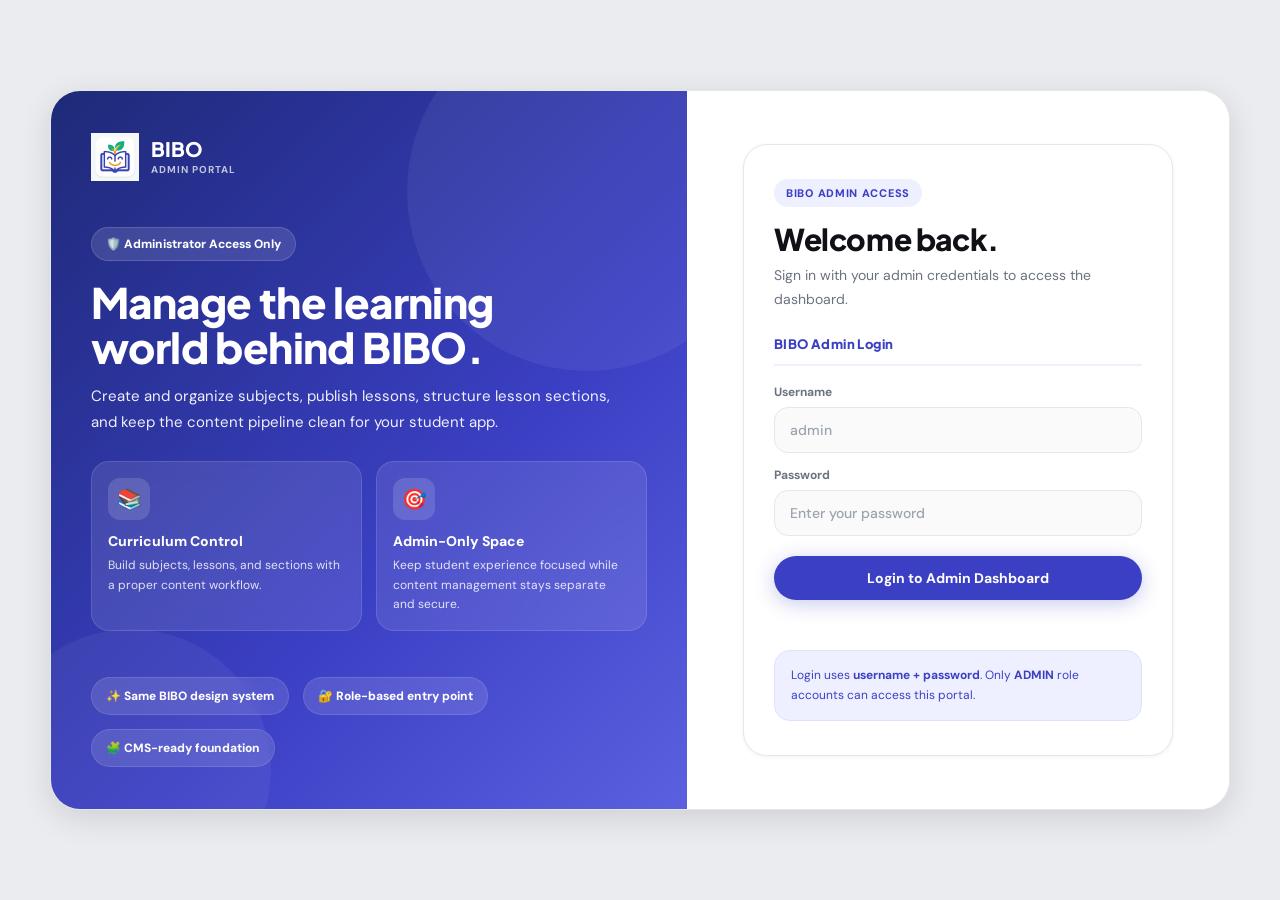
==== commit dd8a4f8e: "feat: instant quiz feedback with sound toggle, BIBO logo + favicon" ====
--- a/src/main/resources/static/admin_dashboard.html
+++ b/src/main/resources/static/admin_dashboard.html
@@ -8,675 +8,8 @@
       href="https://fonts.googleapis.com/css2?family=Plus+Jakarta+Sans:wght@400;500;600;700;800;900&family=DM+Sans:wght@400;500;600;700&display=swap"
       rel="stylesheet"
     />
-    <style>
-      *,
-      *::before,
-      *::after {
-        box-sizing: border-box;
-        margin: 0;
-        padding: 0;
-      }
-      :root {
-        --bg: #eaecf0;
-        --card-bg: #ffffff;
-        --primary: #3b3fc4;
-        --primary-dark: #2e31a8;
-        --primary-light: #eef0ff;
-        --primary-mid: #6366f1;
-        --accent-orange: #f59e0b;
-        --accent-green: #10b981;
-        --accent-red: #ef4444;
-        --text-900: #0f1117;
-        --text-700: #374151;
-        --text-500: #6b7280;
-        --text-400: #9ca3af;
-        --border: #e5e7eb;
-        --shadow-sm: 0 1px 4px rgba(0, 0, 0, 0.06);
-        --shadow-md: 0 4px 16px rgba(0, 0, 0, 0.08);
-        --shadow-lg: 0 8px 32px rgba(0, 0, 0, 0.12);
-        --shadow-primary: 0 4px 20px rgba(59, 63, 196, 0.28);
-        --radius-sm: 10px;
-        --radius-md: 14px;
-        --radius-lg: 18px;
-        --radius-xl: 24px;
-        --sidebar-w: 260px;
-        --font-display: "Plus Jakarta Sans", sans-serif;
-        --font-body: "DM Sans", sans-serif;
-      }
-      html,
-      body {
-        font-family: var(--font-body);
-        background: var(--bg);
-        color: var(--text-700);
-        min-height: 100vh;
-      }
-      ::-webkit-scrollbar {
-        width: 5px;
-      }
-      ::-webkit-scrollbar-thumb {
-        background: #d1d5db;
-        border-radius: 99px;
-      }
-      #app-layout {
-        display: flex;
-        min-height: 100vh;
-      }
-
-      /* SIDEBAR */
-      #sidebar {
-        width: var(--sidebar-w);
-        min-height: 100vh;
-        background: #fff;
-        border-right: 1px solid var(--border);
-        display: flex;
-        flex-direction: column;
-        padding: 24px 16px;
-        position: fixed;
-        top: 0;
-        left: 0;
-        bottom: 0;
-        z-index: 100;
-        transition: transform 0.3s cubic-bezier(0.4, 0, 0.2, 1);
-      }
-      #sidebar-overlay {
-        display: none;
-        position: fixed;
-        inset: 0;
-        background: rgba(0, 0, 0, 0.4);
-        z-index: 99;
-      }
-      .sidebar-logo {
-        display: flex;
-        align-items: center;
-        gap: 10px;
-        padding: 4px 8px 20px;
-        border-bottom: 1px solid var(--border);
-        margin-bottom: 16px;
-      }
-      .sidebar-logo-icon {
-        width: 40px;
-        height: 40px;
-        border-radius: 10px;
-        background: var(--primary);
-        color: white;
-        display: flex;
-        align-items: center;
-        justify-content: center;
-        font-family: var(--font-display);
-        font-weight: 900;
-        font-size: 18px;
-      }
-      .sidebar-logo-title {
-        font-family: var(--font-display);
-        font-weight: 900;
-        font-size: 17px;
-        color: var(--text-900);
-      }
-      .sidebar-logo-sub {
-        font-size: 10px;
-        font-weight: 700;
-        letter-spacing: 0.8px;
-        text-transform: uppercase;
-      }
-      .sidebar-section-label {
-        font-size: 10px;
-        font-weight: 700;
-        color: var(--text-400);
-        text-transform: uppercase;
-        letter-spacing: 0.8px;
-        padding: 0 12px;
-        margin: 10px 0 4px;
-      }
-      .sidebar-nav {
-        flex: 1;
-        display: flex;
-        flex-direction: column;
-        gap: 2px;
-      }
-      .nav-item {
-        display: flex;
-        align-items: center;
-        gap: 12px;
-        padding: 11px 12px;
-        border-radius: var(--radius-sm);
-        font-size: 14px;
-        font-weight: 600;
-        color: var(--text-500);
-        cursor: pointer;
-        transition: all 0.18s;
-        border: none;
-        background: transparent;
-        width: 100%;
-        text-align: left;
-      }
-      .nav-item:hover {
-        background: var(--bg);
-        color: var(--text-900);
-      }
-      .nav-item.active {
-        background: var(--primary-light);
-        color: var(--primary);
-        font-weight: 700;
-      }
-      .nav-item svg {
-        flex-shrink: 0;
-        width: 18px;
-        height: 18px;
-      }
-      .sidebar-user-badge {
-        border-radius: var(--radius-lg);
-        padding: 14px 16px;
-        color: white;
-        margin-top: 12px;
-      }
-      .sidebar-logout {
-        display: flex;
-        align-items: center;
-        gap: 10px;
-        padding: 10px 12px;
-        border-radius: var(--radius-sm);
-        font-size: 13px;
-        font-weight: 600;
-        color: var(--text-400);
-        cursor: pointer;
-        transition: all 0.18s;
-        border: none;
-        background: transparent;
-        width: 100%;
-        text-align: left;
-        margin-top: 8px;
-      }
-      .sidebar-logout:hover {
-        color: var(--accent-red);
-        background: #fee2e2;
-      }
-
-      /* MAIN */
-      #main-content {
-        margin-left: var(--sidebar-w);
-        flex: 1;
-        min-height: 100vh;
-        padding: 36px 40px;
-        overflow-x: hidden;
-      }
-      .page {
-        animation: pageFadeIn 0.28s ease;
-      }
-      @keyframes pageFadeIn {
-        from {
-          opacity: 0;
-          transform: translateY(10px);
-        }
-        to {
-          opacity: 1;
-          transform: translateY(0);
-        }
-      }
-
-      /* CARDS */
-      .card {
-        background: var(--card-bg);
-        border-radius: var(--radius-lg);
-        box-shadow: var(--shadow-sm);
-        border: 1px solid var(--border);
-        transition:
-          box-shadow 0.2s,
-          transform 0.2s;
-      }
-      .card-interactive {
-        cursor: pointer;
-      }
-      .card-interactive:hover {
-        transform: translateY(-2px);
-        box-shadow: var(--shadow-md);
-      }
-
-      /* HERO */
-      .hero-banner {
-        border-radius: var(--radius-xl);
-        padding: 32px 40px;
-        color: white;
-        position: relative;
-        overflow: hidden;
-        margin-bottom: 28px;
-      }
-      .hero-banner::after {
-        content: "";
-        position: absolute;
-        right: -20px;
-        top: -20px;
-        width: 260px;
-        height: 260px;
-        background: rgba(255, 255, 255, 0.05);
-        border-radius: 50%;
-      }
-
-      /* BUTTONS */
-      .btn {
-        display: inline-flex;
-        align-items: center;
-        justify-content: center;
-        gap: 8px;
-        border: none;
-        cursor: pointer;
-        font-family: var(--font-body);
-        font-weight: 700;
-        border-radius: 99px;
-        transition: all 0.18s;
-      }
-      .btn:disabled {
-        opacity: 0.6;
-        cursor: not-allowed;
-      }
-      .btn-primary {
-        background: var(--primary);
-        color: white;
-        padding: 12px 24px;
-        font-size: 14px;
-        box-shadow: var(--shadow-primary);
-      }
-      .btn-primary:hover:not(:disabled) {
-        background: var(--primary-dark);
-        transform: translateY(-1px);
-      }
-      .btn-ghost {
-        background: transparent;
-        color: var(--primary);
-        padding: 10px 20px;
-        font-size: 14px;
-        border: 1.5px solid var(--primary-light);
-      }
-      .btn-ghost:hover {
-        background: var(--primary-light);
-      }
-      .btn-sm {
-        padding: 8px 16px;
-        font-size: 13px;
-      }
-      .btn-danger {
-        background: #fef2f2;
-        color: #b91c1c;
-      }
-      .btn-danger:hover {
-        background: #fee2e2;
-      }
-
-      /* BADGE */
-      .badge {
-        display: inline-flex;
-        align-items: center;
-        border-radius: 99px;
-        font-size: 11px;
-        font-weight: 700;
-        padding: 3px 10px;
-      }
-      .badge-blue {
-        background: var(--primary-light);
-        color: var(--primary);
-      }
-      .badge-green {
-        background: #d1fae5;
-        color: #065f46;
-      }
-      .badge-orange {
-        background: #fef3c7;
-        color: #92400e;
-      }
-      .badge-red {
-        background: #fee2e2;
-        color: #991b1b;
-      }
-      .badge-gray {
-        background: var(--bg);
-        color: var(--text-500);
-      }
-      .badge-purple {
-        background: #f3e8ff;
-        color: #6b21a8;
-      }
-
-      /* INPUTS */
-      .bibo-input {
-        width: 100%;
-        padding: 12px 16px;
-        border: 1.5px solid var(--border);
-        border-radius: var(--radius-md);
-        font-family: var(--font-body);
-        font-size: 14px;
-        font-weight: 500;
-        color: var(--text-900);
-        background: #fafafa;
-        outline: none;
-        transition:
-          border-color 0.2s,
-          box-shadow 0.2s;
-      }
-      .bibo-input:focus {
-        border-color: var(--primary);
-        box-shadow: 0 0 0 3px rgba(59, 63, 196, 0.1);
-        background: white;
-      }
-      .bibo-input::placeholder {
-        color: var(--text-400);
-      }
-      select.bibo-input {
-        cursor: pointer;
-      }
-      textarea.bibo-input {
-        resize: vertical;
-        min-height: 80px;
-      }
-      .field {
-        margin-bottom: 14px;
-      }
-      .field label {
-        display: block;
-        font-size: 12px;
-        font-weight: 700;
-        color: var(--text-500);
-        text-transform: uppercase;
-        letter-spacing: 0.5px;
-        margin-bottom: 6px;
-      }
-      .field-row {
-        display: grid;
-        grid-template-columns: 1fr 1fr;
-        gap: 12px;
-      }
-
-      /* TABLE */
-      .data-table {
-        width: 100%;
-        border-collapse: collapse;
-      }
-      .data-table th {
-        text-align: left;
-        font-size: 11px;
-        font-weight: 700;
-        color: var(--text-400);
-        text-transform: uppercase;
-        letter-spacing: 0.5px;
-        padding: 10px 16px;
-        border-bottom: 1px solid var(--border);
-      }
-      .data-table td {
-        padding: 14px 16px;
-        border-bottom: 1px solid var(--border);
-        font-size: 14px;
-        color: var(--text-700);
-      }
-      .data-table tr:last-child td {
-        border-bottom: none;
-      }
-      .data-table tr:hover td {
-        background: #fafafa;
-      }
-
-      /* MODAL */
-      .modal-overlay {
-        position: fixed;
-        inset: 0;
-        background: rgba(15, 17, 23, 0.5);
-        z-index: 200;
-        display: flex;
-        align-items: center;
-        justify-content: center;
-        padding: 24px;
-        backdrop-filter: blur(4px);
-        overflow-y: auto;
-      }
-      .modal {
-        background: white;
-        border-radius: var(--radius-xl);
-        padding: 32px;
-        width: 100%;
-        max-width: 520px;
-        box-shadow: var(--shadow-lg);
-        animation: modalIn 0.22s cubic-bezier(0.4, 0, 0.2, 1);
-        margin: auto;
-      }
-      @keyframes modalIn {
-        from {
-          opacity: 0;
-          transform: scale(0.96) translateY(10px);
-        }
-        to {
-          opacity: 1;
-          transform: scale(1) translateY(0);
-        }
-      }
-      .modal-header {
-        display: flex;
-        align-items: center;
-        justify-content: space-between;
-        margin-bottom: 24px;
-      }
-      .modal-title {
-        font-family: var(--font-display);
-        font-size: 20px;
-        font-weight: 800;
-        color: var(--text-900);
-      }
-      .modal-close {
-        width: 32px;
-        height: 32px;
-        border-radius: 50%;
-        background: var(--bg);
-        border: none;
-        cursor: pointer;
-        display: flex;
-        align-items: center;
-        justify-content: center;
-        color: var(--text-400);
-        font-size: 18px;
-      }
-      .modal-close:hover {
-        background: #fee2e2;
-        color: var(--accent-red);
-      }
-
-      /* TOAST */
-      #toast {
-        position: fixed;
-        bottom: 32px;
-        left: 50%;
-        transform: translateX(-50%) translateY(16px);
-        background: var(--text-900);
-        color: white;
-        padding: 12px 24px;
-        border-radius: 99px;
-        font-size: 13px;
-        font-weight: 700;
-        z-index: 9999;
-        opacity: 0;
-        transition: all 0.3s cubic-bezier(0.4, 0, 0.2, 1);
-        pointer-events: none;
-        white-space: nowrap;
-      }
-      #toast.show {
-        opacity: 1;
-        transform: translateX(-50%) translateY(0);
-      }
-
-      /* SPINNER */
-      .spinner {
-        width: 28px;
-        height: 28px;
-        border: 3px solid var(--border);
-        border-top-color: var(--primary);
-        border-radius: 50%;
-        animation: spin 0.7s linear infinite;
-      }
-      @keyframes spin {
-        to {
-          transform: rotate(360deg);
-        }
-      }
-
-      /* STAT CARD */
-      .stat-card {
-        padding: 22px 24px;
-      }
-      .stat-label {
-        font-size: 11px;
-        font-weight: 700;
-        color: var(--text-400);
-        text-transform: uppercase;
-        letter-spacing: 0.5px;
-        margin-bottom: 8px;
-      }
-      .stat-value {
-        font-family: var(--font-display);
-        font-size: 32px;
-        font-weight: 900;
-        color: var(--text-900);
-        line-height: 1;
-        margin-bottom: 4px;
-      }
-
-      /* SECTION HEADER */
-      .section-header {
-        display: flex;
-        align-items: center;
-        justify-content: space-between;
-        margin-bottom: 18px;
-      }
-      .section-title {
-        font-family: var(--font-display);
-        font-size: 18px;
-        font-weight: 800;
-        color: var(--text-900);
-      }
-
-      /* UTILITY */
-      .grid-2 {
-        display: grid;
-        grid-template-columns: 1fr 1fr;
-        gap: 16px;
-      }
-      .grid-3 {
-        display: grid;
-        grid-template-columns: repeat(3, 1fr);
-        gap: 16px;
-      }
-      .grid-4 {
-        display: grid;
-        grid-template-columns: repeat(4, 1fr);
-        gap: 16px;
-      }
-      .flex-between {
-        display: flex;
-        align-items: center;
-        justify-content: space-between;
-      }
-      .mb-16 {
-        margin-bottom: 16px;
-      }
-      .mb-24 {
-        margin-bottom: 24px;
-      }
-      .mb-32 {
-        margin-bottom: 32px;
-      }
-      .truncate {
-        overflow: hidden;
-        text-overflow: ellipsis;
-        white-space: nowrap;
-      }
-      h1 {
-        font-family: var(--font-display);
-        font-size: 28px;
-        font-weight: 900;
-        color: var(--text-900);
-        line-height: 1.2;
-      }
-      h3 {
-        font-family: var(--font-display);
-        font-size: 18px;
-        font-weight: 800;
-        color: var(--text-900);
-      }
-
-      /* MOBILE */
-      #mobile-menu-btn {
-        display: none;
-        position: fixed;
-        top: 16px;
-        left: 16px;
-        z-index: 101;
-        width: 40px;
-        height: 40px;
-        border-radius: var(--radius-sm);
-        background: white;
-        border: 1px solid var(--border);
-        box-shadow: var(--shadow-sm);
-        cursor: pointer;
-        align-items: center;
-        justify-content: center;
-        flex-direction: column;
-        gap: 5px;
-      }
-      #mobile-menu-btn span {
-        display: block;
-        width: 18px;
-        height: 2px;
-        background: var(--text-700);
-        border-radius: 99px;
-      }
-      @media (max-width: 900px) {
-        #sidebar {
-          transform: translateX(-100%);
-        }
-        #sidebar.open {
-          transform: translateX(0);
-        }
-        #sidebar-overlay {
-          display: block;
-          opacity: 0;
-          pointer-events: none;
-          transition: opacity 0.3s;
-        }
-        #sidebar-overlay.open {
-          opacity: 1;
-          pointer-events: all;
-        }
-        #main-content {
-          margin-left: 0;
-          padding: 24px 20px;
-          padding-top: 72px;
-        }
-        #mobile-menu-btn {
-          display: flex;
-        }
-        .grid-4,
-        .grid-3 {
-          grid-template-columns: 1fr 1fr;
-        }
-        .field-row {
-          grid-template-columns: 1fr;
-        }
-      }
-      @media (max-width: 600px) {
-        .grid-4,
-        .grid-3,
-        .grid-2 {
-          grid-template-columns: 1fr;
-        }
-      }
-
-      /* PROGRESS BAR */
-      .progress-track {
-        background: var(--border);
-        border-radius: 99px;
-        height: 6px;
-      }
-      .progress-fill {
-        height: 6px;
-        border-radius: 99px;
-        background: var(--primary);
-        transition: width 0.5s ease;
-      }
-    </style>
+    <link rel="stylesheet" href="admin_dashboard.css">
+    <link rel="icon" type="image/png" href="images/bibo-logo.jpg" />
   </head>
   <body>
     <button id="mobile-menu-btn" onclick="toggleSidebar()">
@@ -688,7 +21,7 @@
     <div id="app-layout">
       <nav id="sidebar">
         <div class="sidebar-logo">
-          <div class="sidebar-logo-icon">B</div>
+          <div class="sidebar-logo-icon"><img src="images/bibo-logo.jpg" alt="BIBO" class="bibo-logo" /></div>
           <div>
             <div class="sidebar-logo-title">BIBO</div>
             <div
@@ -756,1696 +89,6 @@
       </div>
     </div>
 
-    <script>
-      const API = "http://localhost:8080/api";
-      let token = localStorage.getItem("bibo_admin_token") || null;
-      let currentUser = JSON.parse(
-        localStorage.getItem("bibo_admin_user") || "null",
-      );
-      let userRole = "";
-
-      if (!token || !currentUser) {
-        window.location.href = "admin_login.html";
-      }
-
-      // ── Determine Role ───────────────────────────────────────────
-      userRole = String(
-        currentUser?.role?.name ||
-          currentUser?.roleName ||
-          currentUser?.role ||
-          "",
-      ).toUpperCase();
-      const isAdmin = userRole === "ADMIN";
-      const isTeacher = userRole === "TEACHER";
-
-      if (!isAdmin && !isTeacher) {
-        alert(
-          "Access denied. Only ADMIN or TEACHER accounts can access this portal.",
-        );
-        window.location.href = "admin_login.html";
-      }
-
-      // ── Setup Sidebar ────────────────────────────────────────────
-      const username = currentUser?.username || currentUser?.name || "—";
-      document.getElementById("sidebar-username").textContent = username;
-
-      const ADMIN_NAV = [
-        {
-          id: "admin-dashboard",
-          label: "Dashboard",
-          icon: '<svg viewBox="0 0 24 24" fill="none" stroke="currentColor" stroke-width="2"><rect x="3" y="3" width="7" height="7" rx="1"/><rect x="14" y="3" width="7" height="7" rx="1"/><rect x="3" y="14" width="7" height="7" rx="1"/><rect x="14" y="14" width="7" height="7" rx="1"/></svg>',
-          section: "Main",
-        },
-        {
-          id: "manage-accounts",
-          label: "Manage Accounts",
-          icon: '<svg viewBox="0 0 24 24" fill="none" stroke="currentColor" stroke-width="2"><path d="M17 21v-2a4 4 0 0 0-4-4H5a4 4 0 0 0-4 4v2"/><circle cx="9" cy="7" r="4"/><path d="M23 21v-2a4 4 0 0 0-3-3.87"/><path d="M16 3.13a4 4 0 0 1 0 7.75"/></svg>',
-          section: "Operations",
-        },
-        {
-          id: "reports",
-          label: "Reports",
-          icon: '<svg viewBox="0 0 24 24" fill="none" stroke="currentColor" stroke-width="2"><path d="M14 2H6a2 2 0 0 0-2 2v16a2 2 0 0 0 2 2h12a2 2 0 0 0 2-2V8z"/><polyline points="14 2 14 8 20 8"/><line x1="16" y1="13" x2="8" y2="13"/><line x1="16" y1="17" x2="8" y2="17"/></svg>',
-          section: "Operations",
-        },
-        {
-          id: "analytics",
-          label: "Analytics",
-          icon: '<svg viewBox="0 0 24 24" fill="none" stroke="currentColor" stroke-width="2"><line x1="18" y1="20" x2="18" y2="10"/><line x1="12" y1="20" x2="12" y2="4"/><line x1="6" y1="20" x2="6" y2="14"/></svg>',
-          section: "Operations",
-        },
-        {
-          id: "review-requests",
-          label: "Review Requests",
-          icon: '<svg viewBox="0 0 24 24" fill="none" stroke="currentColor" stroke-width="2"><path d="M9 11l3 3L22 4"/><path d="M21 12v7a2 2 0 0 1-2 2H5a2 2 0 0 1-2-2V5a2 2 0 0 1 2-2h11"/></svg>',
-          section: "Operations",
-        },
-        {
-          id: "admin-settings",
-          label: "Settings",
-          icon: '<svg viewBox="0 0 24 24" fill="none" stroke="currentColor" stroke-width="2"><circle cx="12" cy="12" r="3"/><path d="M19.4 15a1.65 1.65 0 0 0 .33 1.82l.06.06a2 2 0 0 1-2.83 2.83l-.06-.06a1.65 1.65 0 0 0-1.82-.33 1.65 1.65 0 0 0-1 1.51V21a2 2 0 0 1-4 0v-.09A1.65 1.65 0 0 0 9 19.4a1.65 1.65 0 0 0-1.82.33l-.06.06a2 2 0 0 1-2.83-2.83l.06-.06A1.65 1.65 0 0 0 4.68 15a1.65 1.65 0 0 0-1.51-1H3a2 2 0 0 1 0-4h.09A1.65 1.65 0 0 0 4.6 9a1.65 1.65 0 0 0-.33-1.82l-.06-.06a2 2 0 0 1 2.83-2.83l.06.06A1.65 1.65 0 0 0 9 4.68a1.65 1.65 0 0 0 1-1.51V3a2 2 0 0 1 4 0v.09a1.65 1.65 0 0 0 1 1.51 1.65 1.65 0 0 0 1.82-.33l.06-.06a2 2 0 0 1 2.83 2.83l-.06.06A1.65 1.65 0 0 0 19.4 9a1.65 1.65 0 0 0 1.51 1H21a2 2 0 0 1 0 4h-.09a1.65 1.65 0 0 0-1.51 1z"/></svg>',
-          section: "System",
-        },
-      ];
-
-      const TEACHER_NAV = [
-        {
-          id: "teacher-dashboard",
-          label: "Dashboard",
-          icon: '<svg viewBox="0 0 24 24" fill="none" stroke="currentColor" stroke-width="2"><rect x="3" y="3" width="7" height="7" rx="1"/><rect x="14" y="3" width="7" height="7" rx="1"/><rect x="3" y="14" width="7" height="7" rx="1"/><rect x="14" y="14" width="7" height="7" rx="1"/></svg>',
-          section: "Main",
-        },
-        {
-          id: "subjects",
-          label: "Subjects",
-          icon: '<svg viewBox="0 0 24 24" fill="none" stroke="currentColor" stroke-width="2"><path d="M2 3h6a4 4 0 0 1 4 4v14a3 3 0 0 0-3-3H2z"/><path d="M22 3h-6a4 4 0 0 0-4 4v14a3 3 0 0 1 3-3h7z"/></svg>',
-          section: "Content",
-        },
-        {
-          id: "lessons",
-          label: "Lessons",
-          icon: '<svg viewBox="0 0 24 24" fill="none" stroke="currentColor" stroke-width="2"><path d="M14 2H6a2 2 0 0 0-2 2v16a2 2 0 0 0 2 2h12a2 2 0 0 0 2-2V8z"/><polyline points="14 2 14 8 20 8"/><line x1="16" y1="13" x2="8" y2="13"/><line x1="16" y1="17" x2="8" y2="17"/></svg>',
-          section: "Content",
-        },
-        {
-          id: "sections",
-          label: "Sections",
-          icon: '<svg viewBox="0 0 24 24" fill="none" stroke="currentColor" stroke-width="2"><line x1="8" y1="6" x2="21" y2="6"/><line x1="8" y1="12" x2="21" y2="12"/><line x1="8" y1="18" x2="21" y2="18"/><line x1="3" y1="6" x2="3.01" y2="6"/><line x1="3" y1="12" x2="3.01" y2="12"/><line x1="3" y1="18" x2="3.01" y2="18"/></svg>',
-          section: "Content",
-        },
-        {
-          id: "quizzes",
-          label: "Quizzes",
-          icon: '<svg viewBox="0 0 24 24" fill="none" stroke="currentColor" stroke-width="2"><path d="M9 11l3 3L22 4"/><path d="M21 12v7a2 2 0 0 1-2 2H5a2 2 0 0 1-2-2V5a2 2 0 0 1 2-2h11"/></svg>',
-          section: "Content",
-        },
-        {
-          id: "students",
-          label: "Students",
-          icon: '<svg viewBox="0 0 24 24" fill="none" stroke="currentColor" stroke-width="2"><path d="M17 21v-2a4 4 0 0 0-4-4H5a4 4 0 0 0-4 4v2"/><circle cx="9" cy="7" r="4"/><path d="M23 21v-2a4 4 0 0 0-3-3.87"/><path d="M16 3.13a4 4 0 0 1 0 7.75"/></svg>',
-          section: "Users",
-        },
-      ];
-
-      const navItems = isAdmin ? ADMIN_NAV : TEACHER_NAV;
-
-      // Render sidebar
-      let lastSection = "";
-      const navEl = document.getElementById("sidebar-nav-items");
-      navItems.forEach((item) => {
-        if (item.section !== lastSection) {
-          const label = document.createElement("div");
-          label.className = "sidebar-section-label";
-          if (lastSection !== "") label.style.marginTop = "8px";
-          label.textContent = item.section;
-          navEl.appendChild(label);
-          lastSection = item.section;
-        }
-        const btn = document.createElement("button");
-        btn.className = "nav-item";
-        btn.dataset.page = item.id;
-        btn.innerHTML = `${item.icon}<span>${item.label}</span>`;
-        btn.onclick = () => navigate(item.id);
-        navEl.appendChild(btn);
-      });
-
-      document.getElementById("sidebar-role-label").textContent = isAdmin
-        ? "Admin Portal"
-        : "Teacher Portal";
-      document.getElementById("sidebar-role-display").textContent = isAdmin
-        ? "🛡️ Administrator"
-        : "👩‍🏫 Teacher";
-
-      // ── Data Maps ────────────────────────────────────────────────
-      window._subjectMap = {};
-      window._lessonMap = {};
-
-      // ── API ─────────────────────────────────────────────────────
-      async function apiFetch(method, path, body = null) {
-        const headers = { "Content-Type": "application/json" };
-        if (token) headers["Authorization"] = "Bearer " + token;
-        const res = await fetch(API + path, {
-          method,
-          headers,
-          body: body ? JSON.stringify(body) : null,
-        });
-        if (res.status === 401) {
-          logout();
-          return;
-        }
-        const data = await res.json().catch(() => ({}));
-        if (!res.ok)
-          throw new Error(data.message || data.error || `HTTP ${res.status}`);
-        return data;
-      }
-
-      // ── Router ───────────────────────────────────────────────────
-      const PAGE_MAP = {
-        // Admin pages
-        "admin-dashboard": adminDashboard,
-        "manage-accounts": manageAccounts,
-        reports: reports,
-        analytics: analytics,
-        "review-requests": reviewRequests,
-        "admin-settings": adminSettings,
-        // Teacher pages
-        "teacher-dashboard": teacherDashboard,
-        subjects: subjects,
-        lessons: lessons,
-        sections: sections,
-        quizzes: quizzes,
-        students: students,
-      };
-
-      function navigate(page) {
-        document
-          .querySelectorAll(".nav-item")
-          .forEach((el) =>
-            el.classList.toggle("active", el.dataset.page === page),
-          );
-        if (PAGE_MAP[page]) PAGE_MAP[page]();
-        const s = document.getElementById("sidebar");
-        if (s.classList.contains("open")) toggleSidebar();
-        window.scrollTo(0, 0);
-      }
-
-      function toggleSidebar() {
-        document.getElementById("sidebar").classList.toggle("open");
-        document.getElementById("sidebar-overlay").classList.toggle("open");
-      }
-
-      function logout() {
-        localStorage.removeItem("bibo_admin_token");
-        localStorage.removeItem("bibo_admin_user");
-        window.location.href = "admin_login.html";
-      }
-
-      function showToast(msg, emoji = "✅") {
-        const t = document.getElementById("toast");
-        t.textContent = `${emoji} ${msg}`;
-        t.classList.add("show");
-        setTimeout(() => t.classList.remove("show"), 2800);
-      }
-
-      function Loading() {
-        return `<div style="display:flex;flex-direction:column;align-items:center;justify-content:center;padding:60px 20px;gap:16px;"><div class="spinner"></div><p style="color:var(--text-400);font-size:13px;font-weight:600;">Loading...</p></div>`;
-      }
-      function Empty(emoji, title, sub) {
-        return `<div style="display:flex;flex-direction:column;align-items:center;justify-content:center;padding:60px 20px;gap:12px;text-align:center;"><div style="font-size:44px;">${emoji}</div><h3>${title}</h3><p style="color:var(--text-400);font-size:13px;">${sub}</p></div>`;
-      }
-      function PageHeader(title, sub, btnLabel, btnFn) {
-        return `<div class="flex-between mb-32"><div><h1 style="font-size:26px;margin-bottom:4px;">${title}</h1><p style="color:var(--text-400);font-size:14px;">${sub}</p></div>${btnLabel ? `<button class="btn btn-primary" onclick="${btnFn}">${btnLabel}</button>` : ""}</div>`;
-      }
-      function openModal(html) {
-        const overlay = document.createElement("div");
-        overlay.className = "modal-overlay";
-        overlay.id = "active-modal";
-        overlay.innerHTML = `<div class="modal">${html}</div>`;
-        overlay.addEventListener("click", (e) => {
-          if (e.target === overlay) closeModal();
-        });
-        document.body.appendChild(overlay);
-      }
-      function closeModal() {
-        document.getElementById("active-modal")?.remove();
-      }
-
-      const SUBJECT_STYLES = {
-        Math: { color: "#3B3FC4", pale: "#EEF0FF", icon: "🔢" },
-        Science: { color: "#0D9488", pale: "#CCFBF1", icon: "🔬" },
-        English: { color: "#3B3FC4", pale: "#EEF0FF", icon: "📘" },
-        Filipino: { color: "#EF4444", pale: "#FEE2E2", icon: "🇵🇭" },
-        Arts: { color: "#EC4899", pale: "#FCE7F3", icon: "🎨" },
-        Values: { color: "#10B981", pale: "#D1FAE5", icon: "🌟" },
-        default: { color: "#3B3FC4", pale: "#EEF0FF", icon: "📚" },
-      };
-      const getSubjectStyle = (n) =>
-        SUBJECT_STYLES[n] || SUBJECT_STYLES["default"];
-
-      // ═══════════════════════════════════════════════════════════════
-      // ADMIN PAGES
-      // ═══════════════════════════════════════════════════════════════
-
-      async function adminDashboard() {
-        document.getElementById("page-container").innerHTML =
-          `<div class="page">
-    <div class="hero-banner" style="background:linear-gradient(135deg,#1E2A78 0%,#3B3FC4 60%,#5B60E0 100%);">
-      <div style="position:relative;z-index:1;">
-        <p style="font-size:11px;font-weight:700;letter-spacing:1px;text-transform:uppercase;opacity:0.7;margin-bottom:8px;">🛡️ Admin Control Panel</p>
-        <h1 style="color:white;font-size:30px;font-weight:900;margin-bottom:8px;">Welcome back, ${username}!</h1>
-        <p style="color:rgba(255,255,255,0.75);font-size:14px;margin-bottom:22px;">Manage BIBO accounts, monitor platform health, and review reports.</p>
-        <div style="display:flex;gap:10px;flex-wrap:wrap;">
-          <button class="btn" style="background:rgba(255,255,255,0.15);color:white;padding:10px 18px;font-size:13px;border:1px solid rgba(255,255,255,0.2);" onclick="navigate('manage-accounts')">👥 Manage Accounts</button>
-          <button class="btn" style="background:rgba(255,255,255,0.15);color:white;padding:10px 18px;font-size:13px;border:1px solid rgba(255,255,255,0.2);" onclick="navigate('analytics')">📊 View Analytics</button>
-          <button class="btn" style="background:rgba(255,255,255,0.15);color:white;padding:10px 18px;font-size:13px;border:1px solid rgba(255,255,255,0.2);" onclick="navigate('review-requests')">📋 Review Requests</button>
-        </div>
-      </div>
-    </div>
-
-    <div class="grid-4 mb-32" id="admin-stats">
-      ${[1, 2, 3, 4].map(() => `<div class="card stat-card"><div class="spinner" style="margin:8px 0;"></div></div>`).join("")}
-    </div>
-
-    <div class="section-header"><span class="section-title">Quick Actions</span></div>
-    <div class="grid-3 mb-32">
-      ${[
-        {
-          icon: "👥",
-          label: "Manage Accounts",
-          sub: "Create, update, or deactivate user accounts",
-          page: "manage-accounts",
-          color: "#EEF0FF",
-        },
-        {
-          icon: "📊",
-          label: "Analytics",
-          sub: "Platform-wide usage stats and learning metrics",
-          page: "analytics",
-          color: "#D1FAE5",
-        },
-        {
-          icon: "📋",
-          label: "Review Requests",
-          sub: "Teacher review requests from parents",
-          page: "review-requests",
-          color: "#FEF3C7",
-        },
-        {
-          icon: "📄",
-          label: "Reports",
-          sub: "Generate and export system reports",
-          page: "reports",
-          color: "#FCE7F3",
-        },
-        {
-          icon: "⚙️",
-          label: "Settings",
-          sub: "System configuration and preferences",
-          page: "admin-settings",
-          color: "#CCFBF1",
-        },
-      ]
-        .map(
-          (a) => `
-        <div class="card card-interactive" style="padding:24px;" onclick="navigate('${a.page}')">
-          <div style="width:52px;height:52px;border-radius:14px;background:${a.color};display:flex;align-items:center;justify-content:center;font-size:26px;margin-bottom:14px;">${a.icon}</div>
-          <h3 style="font-size:16px;margin-bottom:6px;">${a.label}</h3>
-          <p style="font-size:13px;color:var(--text-400);">${a.sub}</p>
-        </div>`,
-        )
-        .join("")}
-    </div>
-  </div>`;
-
-        try {
-          const users = await apiFetch("GET", "/admin/users").catch(() => []);
-          const students = (users || []).filter(
-            (u) =>
-              String(u.role?.name || u.role || "").toUpperCase() === "STUDENT",
-          );
-          const teachers = (users || []).filter(
-            (u) =>
-              String(u.role?.name || u.role || "").toUpperCase() === "TEACHER",
-          );
-          const parents = (users || []).filter(
-            (u) =>
-              String(u.role?.name || u.role || "").toUpperCase() === "PARENT",
-          );
-
-          document.getElementById("admin-stats").innerHTML = [
-            {
-              label: "Total Users",
-              value: users?.length ?? "—",
-              icon: "👥",
-              color: "var(--primary)",
-            },
-            {
-              label: "Students",
-              value: students.length,
-              icon: "🎒",
-              color: "var(--accent-green)",
-            },
-            {
-              label: "Parents",
-              value: parents.length,
-              icon: "👨‍👩‍👧",
-              color: "var(--accent-orange)",
-            },
-            {
-              label: "Teachers",
-              value: teachers.length,
-              icon: "👩‍🏫",
-              color: "var(--primary-mid)",
-            },
-          ]
-            .map(
-              (s) => `
-      <div class="card stat-card">
-        <div style="display:flex;align-items:center;justify-content:space-between;margin-bottom:12px;">
-          <span class="stat-label">${s.label}</span><span style="font-size:22px;">${s.icon}</span>
-        </div>
-        <div class="stat-value" style="color:${s.color};">${s.value}</div>
-      </div>`,
-            )
-            .join("");
-        } catch (e) {
-          document.getElementById("admin-stats").innerHTML =
-            `<div style="color:var(--accent-red);padding:16px;grid-column:1/-1;">⚠️ Could not load stats: ${e.message}</div>`;
-        }
-      }
-
-      // ── MANAGE ACCOUNTS ──────────────────────────────────────────
-      async function manageAccounts() {
-        document.getElementById("page-container").innerHTML =
-          `<div class="page">
-    ${PageHeader("Manage Accounts", "Create, update, and deactivate user accounts", "+ New Account", "openCreateAccount()")}
-
-    <!-- Role Filter -->
-    <div style="display:flex;gap:8px;margin-bottom:20px;flex-wrap:wrap;" id="role-filters">
-      ${["All", "Student", "Parent", "Teacher", "Admin"]
-        .map(
-          (r, i) => `
-        <button onclick="filterAccounts('${r.toUpperCase()}')" id="rf-${r}" class="btn btn-sm" style="background:${i === 0 ? "var(--primary)" : "var(--bg)"};color:${i === 0 ? "white" : "var(--text-500)"};">${r}</button>
-      `,
-        )
-        .join("")}
-    </div>
-
-    <div id="accounts-list">${Loading()}</div>
-  </div>`;
-        await loadAccounts();
-      }
-
-      let _allAccounts = [];
-
-      async function loadAccounts(roleFilter = "ALL") {
-        try {
-          _allAccounts = (await apiFetch("GET", "/admin/users")) || [];
-          filterAccounts(roleFilter);
-        } catch (e) {
-          document.getElementById("accounts-list").innerHTML =
-            `<div style="color:var(--accent-red);padding:20px;">⚠️ ${e.message}</div>`;
-        }
-      }
-
-      function filterAccounts(role) {
-        document.querySelectorAll('[id^="rf-"]').forEach((btn) => {
-          const isActive =
-            btn.id === `rf-${role.charAt(0) + role.slice(1).toLowerCase()}` ||
-            (role === "ALL" && btn.id === "rf-All");
-          btn.style.background = isActive ? "var(--primary)" : "var(--bg)";
-          btn.style.color = isActive ? "white" : "var(--text-500)";
-        });
-
-        const filtered =
-          role === "ALL"
-            ? _allAccounts
-            : _allAccounts.filter(
-                (u) =>
-                  String(u.role?.name || u.role || "").toUpperCase() === role,
-              );
-
-        if (!filtered.length) {
-          document.getElementById("accounts-list").innerHTML = Empty(
-            "👥",
-            "No accounts found",
-            "No accounts match this filter.",
-          );
-          return;
-        }
-
-        document.getElementById("accounts-list").innerHTML = `
-    <div class="card" style="overflow:hidden;">
-      <table class="data-table">
-        <thead><tr>
-          <th>User</th><th>Username</th><th>Email</th><th>Role</th><th>Status</th><th style="text-align:right;">Actions</th>
-        </tr></thead>
-        <tbody>
-          ${filtered
-            .map((u) => {
-              const role = String(u.role?.name || u.role || "").toUpperCase();
-              const roleBadge =
-                {
-                  ADMIN: "badge-purple",
-                  TEACHER: "badge-blue",
-                  STUDENT: "badge-green",
-                  PARENT: "badge-orange",
-                }[role] || "badge-gray";
-              const initial = (u.firstName ||
-                u.username ||
-                "?")[0].toUpperCase();
-              const isEnabled = u.enabled !== false;
-              return `<tr>
-              <td>
-                <div style="display:flex;align-items:center;gap:10px;">
-                  <div style="width:36px;height:36px;border-radius:50%;background:var(--primary-light);display:flex;align-items:center;justify-content:center;font-weight:800;color:var(--primary);font-size:14px;">${initial}</div>
-                  <div>
-                    <div style="font-weight:700;color:var(--text-900);">${u.firstName || ""} ${u.lastName || ""}</div>
-                    <div style="font-size:12px;color:var(--text-400);">ID: ${u.id}</div>
-                  </div>
-                </div>
-              </td>
-              <td style="color:var(--text-400);">@${u.username || "—"}</td>
-              <td style="font-size:13px;color:var(--text-500);">${u.email || "—"}</td>
-              <td><span class="badge ${roleBadge}">${role}</span></td>
-              <td><span class="badge ${isEnabled ? "badge-green" : "badge-red"}">${isEnabled ? "Active" : "Inactive"}</span></td>
-              <td style="text-align:right;">
-                <div style="display:flex;gap:6px;justify-content:flex-end;">
-                  <button class="btn btn-sm btn-ghost" onclick="openEditAccount(${u.id})">Edit</button>
-                  ${
-                    isEnabled
-                      ? `<button class="btn btn-sm btn-danger" onclick="deactivateAccount(${u.id})">Deactivate</button>`
-                      : `<button class="btn btn-sm" style="background:#ECFDF5;color:#047857;" onclick="activateAccount(${u.id})">Activate</button>`
-                  }
-                </div>
-              </td>
-            </tr>`;
-            })
-            .join("")}
-        </tbody>
-      </table>
-    </div>`;
-      }
-
-      function openCreateAccount() {
-        openModal(`
-    <div class="modal-header"><div class="modal-title">👥 New Account</div><button class="modal-close" onclick="closeModal()">✕</button></div>
-    <div id="acc-err" style="display:none;background:#FEE2E2;color:#991B1B;font-size:13px;font-weight:700;padding:10px 14px;border-radius:var(--radius-sm);margin-bottom:14px;"></div>
-    <div class="field-row">
-      <div class="field"><label>First Name</label><input id="acc-fname" class="bibo-input" placeholder="Juan" /></div>
-      <div class="field"><label>Last Name</label><input id="acc-lname" class="bibo-input" placeholder="Dela Cruz" /></div>
-    </div>
-    <div class="field"><label>Username</label><input id="acc-username" class="bibo-input" placeholder="juandc" /></div>
-    <div class="field"><label>Email</label><input id="acc-email" class="bibo-input" type="email" placeholder="juan@email.com" /></div>
-    <div class="field"><label>Password</label><input id="acc-password" class="bibo-input" type="password" placeholder="Minimum 8 characters" /></div>
-    <div class="field"><label>Role</label>
-      <select id="acc-role" class="bibo-input">
-        <option value="STUDENT">Student</option>
-        <option value="PARENT">Parent</option>
-        <option value="TEACHER">Teacher</option>
-        <option value="ADMIN">Admin</option>
-      </select>
-    </div>
-    <div style="display:flex;gap:10px;margin-top:8px;">
-      <button class="btn btn-ghost" style="flex:1;" onclick="closeModal()">Cancel</button>
-      <button class="btn btn-primary" style="flex:1;" id="acc-btn" onclick="submitCreateAccount()">Create Account</button>
-    </div>`);
-      }
-
-      async function submitCreateAccount() {
-        const firstName = document.getElementById("acc-fname").value.trim();
-        const lastName = document.getElementById("acc-lname").value.trim();
-        const username = document.getElementById("acc-username").value.trim();
-        const email = document.getElementById("acc-email").value.trim();
-        const password = document.getElementById("acc-password").value.trim();
-        const role = document.getElementById("acc-role").value;
-        const errEl = document.getElementById("acc-err");
-        const btn = document.getElementById("acc-btn");
-        if (!username || !email || !password) {
-          errEl.textContent = "Username, email and password are required.";
-          errEl.style.display = "";
-          return;
-        }
-        btn.disabled = true;
-        btn.textContent = "Creating...";
-        try {
-          await apiFetch("POST", "/admin/users", {
-            firstName,
-            lastName,
-            username,
-            email,
-            password,
-            role,
-          });
-          closeModal();
-          showToast("Account created!", "👥");
-          await loadAccounts();
-        } catch (e) {
-          errEl.textContent = e.message;
-          errEl.style.display = "";
-          btn.disabled = false;
-          btn.textContent = "Create Account";
-        }
-      }
-
-      function openEditAccount(id) {
-        const u = _allAccounts.find((a) => a.id === id);
-        if (!u) return;
-        openModal(`
-    <div class="modal-header"><div class="modal-title">✏️ Edit Account</div><button class="modal-close" onclick="closeModal()">✕</button></div>
-    <div id="eacc-err" style="display:none;background:#FEE2E2;color:#991B1B;font-size:13px;font-weight:700;padding:10px 14px;border-radius:var(--radius-sm);margin-bottom:14px;"></div>
-    <div class="field-row">
-      <div class="field"><label>First Name</label><input id="eacc-fname" class="bibo-input" value="${u.firstName || ""}" /></div>
-      <div class="field"><label>Last Name</label><input id="eacc-lname" class="bibo-input" value="${u.lastName || ""}" /></div>
-    </div>
-    <div class="field"><label>Email</label><input id="eacc-email" class="bibo-input" type="email" value="${u.email || ""}" /></div>
-    <div style="display:flex;gap:10px;margin-top:8px;">
-      <button class="btn btn-ghost" style="flex:1;" onclick="closeModal()">Cancel</button>
-      <button class="btn btn-primary" style="flex:1;" id="eacc-btn" onclick="submitEditAccount(${id})">Save Changes</button>
-    </div>`);
-      }
-
-      async function submitEditAccount(id) {
-        const firstName = document.getElementById("eacc-fname").value.trim();
-        const lastName = document.getElementById("eacc-lname").value.trim();
-        const email = document.getElementById("eacc-email").value.trim();
-        const errEl = document.getElementById("eacc-err");
-        const btn = document.getElementById("eacc-btn");
-        btn.disabled = true;
-        btn.textContent = "Saving...";
-        try {
-          await apiFetch("PUT", `/admin/users/${id}`, {
-            firstName,
-            lastName,
-            email,
-          });
-          closeModal();
-          showToast("Account updated!", "✏️");
-          await loadAccounts();
-        } catch (e) {
-          errEl.textContent = e.message;
-          errEl.style.display = "";
-          btn.disabled = false;
-          btn.textContent = "Save Changes";
-        }
-      }
-
-      async function deactivateAccount(id) {
-        if (!confirm("Deactivate this account?")) return;
-        try {
-          await apiFetch("PATCH", `/admin/users/${id}/deactivate`);
-          showToast("Account deactivated.", "🛑");
-          await loadAccounts();
-        } catch (e) {
-          showToast(e.message, "⚠️");
-        }
-      }
-      async function activateAccount(id) {
-        if (!confirm("Activate this account?")) return;
-        try {
-          await apiFetch("PATCH", `/admin/users/${id}/activate`);
-          showToast("Account activated.", "✅");
-          await loadAccounts();
-        } catch (e) {
-          showToast(e.message, "⚠️");
-        }
-      }
-
-      // ── REPORTS ─────────────────────────────────────────────────
-      async function reports() {
-        document.getElementById("page-container").innerHTML =
-          `<div class="page">
-    ${PageHeader("Reports", "Generate and export platform reports", "", "")}
-    <div class="grid-2 mb-24">
-      ${[
-        {
-          icon: "👥",
-          title: "User Report",
-          sub: "All registered users by role and status",
-          endpoint: "/admin/reports/users",
-          color: "#EEF0FF",
-        },
-        {
-          icon: "📚",
-          title: "Content Report",
-          sub: "Subjects, lessons, and sections summary",
-          endpoint: "/admin/reports/content",
-          color: "#D1FAE5",
-        },
-        {
-          icon: "📊",
-          title: "Progress Report",
-          sub: "Student progress across all subjects",
-          endpoint: "/admin/reports/progress",
-          color: "#FEF3C7",
-        },
-        {
-          icon: "✅",
-          title: "Quiz Report",
-          sub: "Quiz attempts, scores, and pass rates",
-          endpoint: "/admin/reports/quizzes",
-          color: "#FCE7F3",
-        },
-      ]
-        .map(
-          (r) => `
-        <div class="card" style="padding:24px;">
-          <div style="display:flex;align-items:center;gap:14px;margin-bottom:16px;">
-            <div style="width:48px;height:48px;border-radius:14px;background:${r.color};display:flex;align-items:center;justify-content:center;font-size:24px;">${r.icon}</div>
-            <div>
-              <p style="font-weight:800;font-size:15px;color:var(--text-900);">${r.title}</p>
-              <p style="font-size:12px;color:var(--text-400);">${r.sub}</p>
-            </div>
-          </div>
-          <div style="display:flex;gap:8px;">
-            <button class="btn btn-ghost btn-sm" style="flex:1;" onclick="showToast('Generating report...','📄');setTimeout(()=>showToast('Report ready! (connect backend)','✅'),1500)">Preview</button>
-            <button class="btn btn-primary btn-sm" style="flex:1;" onclick="showToast('Export coming soon!','📥')">Export CSV</button>
-          </div>
-        </div>`,
-        )
-        .join("")}
-    </div>
-    <div class="card" style="padding:24px;">
-      <p style="font-weight:800;font-size:15px;color:var(--text-900);margin-bottom:4px;">📅 Scheduled Reports</p>
-      <p style="font-size:13px;color:var(--text-400);margin-bottom:16px;">Set up automatic weekly or monthly report emails.</p>
-      <div style="display:flex;gap:10px;flex-wrap:wrap;">
-        <select class="bibo-input" style="width:auto;flex:1;min-width:160px;"><option>Weekly</option><option>Monthly</option></select>
-        <input class="bibo-input" type="email" placeholder="Send to email..." style="flex:2;min-width:200px;" />
-        <button class="btn btn-primary" onclick="showToast('Scheduled report saved!','📅')">Schedule</button>
-      </div>
-    </div>
-  </div>`;
-      }
-
-      // ── ANALYTICS ────────────────────────────────────────────────
-      async function analytics() {
-        document.getElementById("page-container").innerHTML =
-          `<div class="page">
-    ${PageHeader("Analytics", "Platform-wide learning and usage metrics", "", "")}
-    <div class="grid-4 mb-24" id="analytics-stats">
-      ${[1, 2, 3, 4].map(() => `<div class="card stat-card"><div class="spinner"></div></div>`).join("")}
-    </div>
-
-    <div class="grid-2 mb-24">
-      <!-- Lessons Completed Per Subject -->
-      <div class="card" style="padding:24px;">
-        <p style="font-weight:800;font-size:15px;color:var(--text-900);margin-bottom:4px;">Lessons Completed by Subject</p>
-        <p style="font-size:12px;color:var(--text-400);margin-bottom:20px;">Across all students</p>
-        <div style="display:flex;flex-direction:column;gap:12px;">
-          ${[
-            { label: "Filipino", pct: 78, color: "#ef4444", icon: "🇵🇭" },
-            { label: "Math", pct: 62, color: "#3b3fc4", icon: "🔢" },
-            { label: "English", pct: 85, color: "#f59e0b", icon: "📘" },
-            { label: "Science", pct: 54, color: "#0d9488", icon: "🔬" },
-          ]
-            .map(
-              (s) => `
-            <div>
-              <div style="display:flex;justify-content:space-between;margin-bottom:6px;">
-                <span style="font-size:13px;font-weight:600;">${s.icon} ${s.label}</span>
-                <span style="font-size:13px;font-weight:800;color:${s.color};">${s.pct}%</span>
-              </div>
-              <div class="progress-track"><div class="progress-fill" style="width:${s.pct}%;background:${s.color};"></div></div>
-            </div>`,
-            )
-            .join("")}
-        </div>
-      </div>
-
-      <!-- Weekly Active Users -->
-      <div class="card" style="padding:24px;">
-        <p style="font-weight:800;font-size:15px;color:var(--text-900);margin-bottom:4px;">Weekly Active Users</p>
-        <p style="font-size:12px;color:var(--text-400);margin-bottom:20px;">Logins per day this week</p>
-        <div style="display:flex;gap:8px;align-items:flex-end;height:100px;">
-          ${[
-            { d: "Mon", v: 42 },
-            { d: "Tue", v: 58 },
-            { d: "Wed", v: 35 },
-            { d: "Thu", v: 71 },
-            { d: "Fri", v: 49 },
-            { d: "Sat", v: 22 },
-            { d: "Sun", v: 18 },
-          ]
-            .map((d) => {
-              const h = Math.round((d.v / 71) * 80) + 10;
-              return `<div style="flex:1;display:flex;flex-direction:column;align-items:center;gap:4px;">
-              <span style="font-size:10px;font-weight:700;color:var(--text-700);">${d.v}</span>
-              <div style="width:100%;height:${h}px;background:var(--primary);border-radius:6px 6px 3px 3px;opacity:0.85;"></div>
-              <span style="font-size:10px;color:var(--text-400);">${d.d}</span>
-            </div>`;
-            })
-            .join("")}
-        </div>
-      </div>
-    </div>
-
-    <!-- Top Performing Students -->
-    <div class="card" style="padding:24px;">
-      <p style="font-weight:800;font-size:15px;color:var(--text-900);margin-bottom:16px;">🏆 Top Performing Students</p>
-      <div id="top-students">${Loading()}</div>
-    </div>
-  </div>`;
-
-        try {
-          const users = await apiFetch("GET", "/admin/users").catch(() => []);
-          const students = (users || []).filter(
-            (u) =>
-              String(u.role?.name || u.role || "").toUpperCase() === "STUDENT",
-          );
-          document.getElementById("analytics-stats").innerHTML = [
-            {
-              label: "Active Students",
-              value: students.length,
-              icon: "🎒",
-              color: "var(--primary)",
-            },
-            {
-              label: "Avg. Progress",
-              value: "68%",
-              icon: "📊",
-              color: "var(--accent-green)",
-            },
-            {
-              label: "Quizzes Taken",
-              value: "—",
-              icon: "✅",
-              color: "var(--accent-orange)",
-            },
-            {
-              label: "Lessons Done",
-              value: "—",
-              icon: "📚",
-              color: "var(--primary-mid)",
-            },
-          ]
-            .map(
-              (s) =>
-                `<div class="card stat-card"><div style="display:flex;align-items:center;justify-content:space-between;margin-bottom:12px;"><span class="stat-label">${s.label}</span><span style="font-size:22px;">${s.icon}</span></div><div class="stat-value" style="color:${s.color};">${s.value}</div></div>`,
-            )
-            .join("");
-
-          document.getElementById("top-students").innerHTML = students.length
-            ? `
-      <table class="data-table">
-        <thead><tr><th>#</th><th>Student</th><th>Username</th><th>Progress</th></tr></thead>
-        <tbody>
-          ${students
-            .slice(0, 5)
-            .map(
-              (s, i) => `<tr>
-            <td><span style="font-weight:800;color:var(--primary);">${i + 1}</span></td>
-            <td><div style="display:flex;align-items:center;gap:8px;">
-              <div style="width:30px;height:30px;border-radius:50%;background:var(--primary-light);display:flex;align-items:center;justify-content:center;font-weight:800;color:var(--primary);font-size:12px;">${(s.firstName || s.username || "?")[0].toUpperCase()}</div>
-              <span style="font-weight:600;">${s.firstName || ""} ${s.lastName || ""}</span>
-            </div></td>
-            <td style="color:var(--text-400);">@${s.username || "—"}</td>
-            <td><span class="badge badge-green">—%</span></td>
-          </tr>`,
-            )
-            .join("")}
-        </tbody>
-      </table>`
-            : Empty(
-                "🏆",
-                "No students yet",
-                "Students appear here once registered.",
-              );
-        } catch (e) {}
-      }
-
-      // ── REVIEW REQUESTS ──────────────────────────────────────────
-      async function reviewRequests() {
-        document.getElementById("page-container").innerHTML =
-          `<div class="page">
-    ${PageHeader("Review Requests", "Teacher review requests submitted by parents", "", "")}
-    <div id="review-list">${Loading()}</div>
-  </div>`;
-
-        try {
-          const data = await apiFetch("GET", "/admin/review-requests").catch(
-            () => [],
-          );
-          if (!data?.length) {
-            document.getElementById("review-list").innerHTML = Empty(
-              "📋",
-              "No requests yet",
-              "Parent review requests will appear here.",
-            );
-            return;
-          }
-          document.getElementById("review-list").innerHTML = `
-      <div class="card" style="overflow:hidden;">
-        <table class="data-table">
-          <thead><tr><th>Parent</th><th>Child</th><th>Requested</th><th>Status</th><th style="text-align:right;">Actions</th></tr></thead>
-          <tbody>
-            ${data
-              .map(
-                (r) => `<tr>
-              <td style="font-weight:600;">@${r.parentUsername || r.parent?.username || "—"}</td>
-              <td style="font-weight:600;">@${r.childUsername || r.child?.username || "—"}</td>
-              <td style="font-size:13px;color:var(--text-400);">${r.requestedAt ? new Date(r.requestedAt).toLocaleDateString() : "—"}</td>
-              <td><span class="badge ${{ PENDING: "badge-orange", IN_REVIEW: "badge-blue", DONE: "badge-green" }[r.status] || "badge-gray"}">${r.status || "PENDING"}</span></td>
-              <td style="text-align:right;">
-                <div style="display:flex;gap:6px;justify-content:flex-end;">
-                  ${r.status === "PENDING" ? `<button class="btn btn-sm btn-ghost" onclick="updateReviewStatus(${r.id},'IN_REVIEW')">Start Review</button>` : ""}
-                  ${r.status === "IN_REVIEW" ? `<button class="btn btn-sm" style="background:#ECFDF5;color:#047857;" onclick="updateReviewStatus(${r.id},'DONE')">Mark Done</button>` : ""}
-                </div>
-              </td>
-            </tr>`,
-              )
-              .join("")}
-          </tbody>
-        </table>
-      </div>`;
-        } catch (e) {
-          document.getElementById("review-list").innerHTML =
-            `<div style="color:var(--accent-red);padding:20px;">⚠️ ${e.message}</div>`;
-        }
-      }
-
-      async function updateReviewStatus(id, status) {
-        try {
-          await apiFetch("PATCH", `/admin/review-requests/${id}/status`, {
-            status,
-          });
-          showToast(`Status updated to ${status}`, "✅");
-          await reviewRequests();
-        } catch (e) {
-          showToast(e.message, "⚠️");
-        }
-      }
-
-      // ── ADMIN SETTINGS ───────────────────────────────────────────
-      function adminSettings() {
-        document.getElementById("page-container").innerHTML =
-          `<div class="page">
-    ${PageHeader("Settings", "System configuration and preferences", "", "")}
-    <div style="display:flex;flex-direction:column;gap:16px;max-width:640px;">
-      <div class="card" style="padding:24px;">
-        <p style="font-weight:800;font-size:15px;color:var(--text-900);margin-bottom:4px;">🔐 Change Password</p>
-        <p style="font-size:13px;color:var(--text-400);margin-bottom:16px;">Update your admin account password.</p>
-        <div class="field"><label>Current Password</label><input class="bibo-input" type="password" placeholder="Enter current password" /></div>
-        <div class="field"><label>New Password</label><input class="bibo-input" type="password" placeholder="Enter new password" /></div>
-        <div class="field"><label>Confirm Password</label><input class="bibo-input" type="password" placeholder="Repeat new password" /></div>
-        <button class="btn btn-primary" onclick="showToast('Password updated!','🔐')">Update Password</button>
-      </div>
-      <div class="card" style="padding:24px;">
-        <p style="font-weight:800;font-size:15px;color:var(--text-900);margin-bottom:4px;">🌐 API Configuration</p>
-        <p style="font-size:13px;color:var(--text-400);margin-bottom:16px;">Backend API base URL used by this portal.</p>
-        <div class="field"><label>API Base URL</label><input class="bibo-input" value="${API}" /></div>
-        <button class="btn btn-primary" onclick="showToast('Settings saved!','⚙️')">Save</button>
-      </div>
-      <div class="card" style="padding:24px;border:1.5px solid #FEE2E2;">
-        <p style="font-weight:800;font-size:15px;color:var(--accent-red);margin-bottom:4px;">⚠️ Danger Zone</p>
-        <p style="font-size:13px;color:var(--text-400);margin-bottom:16px;">These actions are irreversible. Proceed with caution.</p>
-        <button class="btn btn-danger" onclick="showToast('Feature coming soon','⚠️')">Clear All Student Progress</button>
-      </div>
-    </div>
-  </div>`;
-      }
-
-      // ═══════════════════════════════════════════════════════════════
-      // TEACHER PAGES (moved from original admin dashboard)
-      // ═══════════════════════════════════════════════════════════════
-
-      async function teacherDashboard() {
-        document.getElementById("page-container").innerHTML =
-          `<div class="page">
-    <div class="hero-banner" style="background:linear-gradient(135deg,#065f46 0%,#10b981 60%,#34d399 100%);">
-      <div style="position:relative;z-index:1;">
-        <p style="font-size:11px;font-weight:700;letter-spacing:1px;text-transform:uppercase;opacity:0.7;margin-bottom:8px;">👩‍🏫 Teacher Dashboard</p>
-        <h1 style="color:white;font-size:30px;font-weight:900;margin-bottom:8px;">Welcome back, ${username}!</h1>
-        <p style="color:rgba(255,255,255,0.75);font-size:14px;margin-bottom:22px;">Manage your subjects, lessons, and monitor student progress.</p>
-        <div style="display:flex;gap:10px;flex-wrap:wrap;">
-          <button class="btn" style="background:rgba(255,255,255,0.15);color:white;padding:10px 18px;font-size:13px;border:1px solid rgba(255,255,255,0.2);" onclick="openCreateSubject()">+ New Subject</button>
-          <button class="btn" style="background:rgba(255,255,255,0.15);color:white;padding:10px 18px;font-size:13px;border:1px solid rgba(255,255,255,0.2);" onclick="navigate('lessons');setTimeout(openCreateLesson,100)">+ New Lesson</button>
-          <button class="btn" style="background:rgba(255,255,255,0.15);color:white;padding:10px 18px;font-size:13px;border:1px solid rgba(255,255,255,0.2);" onclick="navigate('quizzes');setTimeout(openCreateQuiz,100)">+ New Quiz</button>
-        </div>
-      </div>
-    </div>
-    <div class="grid-4 mb-32" id="teacher-stats">
-      ${[1, 2, 3, 4].map(() => `<div class="card stat-card"><div class="spinner"></div></div>`).join("")}
-    </div>
-    <div class="section-header"><span class="section-title">Quick Actions</span></div>
-    <div class="grid-3 mb-32">
-      ${[
-        {
-          icon: "📚",
-          label: "Manage Subjects",
-          sub: "Add and edit curriculum subjects",
-          page: "subjects",
-        },
-        {
-          icon: "📝",
-          label: "Manage Lessons",
-          sub: "Create lessons inside subjects",
-          page: "lessons",
-        },
-        {
-          icon: "✅",
-          label: "Manage Quizzes",
-          sub: "Build quizzes for each lesson",
-          page: "quizzes",
-        },
-      ]
-        .map(
-          (a) => `
-        <div class="card card-interactive" style="padding:24px;" onclick="navigate('${a.page}')">
-          <div style="width:52px;height:52px;border-radius:14px;background:var(--primary-light);display:flex;align-items:center;justify-content:center;font-size:26px;margin-bottom:14px;">${a.icon}</div>
-          <h3 style="font-size:16px;margin-bottom:6px;">${a.label}</h3>
-          <p style="font-size:13px;color:var(--text-400);">${a.sub}</p>
-        </div>`,
-        )
-        .join("")}
-    </div>
-    <div class="section-header">
-      <span class="section-title">Subjects Overview</span>
-      <span style="font-size:13px;font-weight:700;color:var(--primary);cursor:pointer;" onclick="navigate('subjects')">View All →</span>
-    </div>
-    <div id="teacher-subjects">${Loading()}</div>
-  </div>`;
-
-        try {
-          const subjectList = await apiFetch("GET", "/subjects");
-          const subCount = subjectList?.length || 0;
-          let lessonCount = 0;
-          for (const s of subjectList || []) {
-            try {
-              const ls = await apiFetch("GET", `/lessons/subject/${s.id}`);
-              lessonCount += ls?.length || 0;
-            } catch (e) {}
-          }
-          document.getElementById("teacher-stats").innerHTML = [
-            {
-              label: "Total Subjects",
-              value: subCount,
-              icon: "📚",
-              color: "var(--primary)",
-            },
-            {
-              label: "Total Lessons",
-              value: lessonCount,
-              icon: "📝",
-              color: "var(--accent-green)",
-            },
-            {
-              label: "Students",
-              value: "—",
-              icon: "👥",
-              color: "var(--accent-orange)",
-            },
-            {
-              label: "Quizzes",
-              value: "—",
-              icon: "✅",
-              color: "var(--primary-mid)",
-            },
-          ]
-            .map(
-              (s) =>
-                `<div class="card stat-card"><div style="display:flex;align-items:center;justify-content:space-between;margin-bottom:12px;"><span class="stat-label">${s.label}</span><span style="font-size:22px;">${s.icon}</span></div><div class="stat-value" style="color:${s.color};">${s.value}</div></div>`,
-            )
-            .join("");
-
-          if (!subjectList?.length) {
-            document.getElementById("teacher-subjects").innerHTML = Empty(
-              "📭",
-              "No subjects yet",
-              "Create your first subject.",
-            );
-            return;
-          }
-          subjectList.forEach((s) => {
-            window._subjectMap[s.id] = s;
-          });
-          document.getElementById("teacher-subjects").innerHTML =
-            `<div style="display:flex;flex-direction:column;gap:10px;">
-      ${subjectList
-        .slice(0, 5)
-        .map((s) => {
-          const st = getSubjectStyle(s.name);
-          return `<div class="card" style="padding:16px;display:flex;align-items:center;gap:14px;">
-          <div style="width:44px;height:44px;border-radius:12px;background:${st.pale};display:flex;align-items:center;justify-content:center;font-size:22px;flex-shrink:0;">${st.icon}</div>
-          <div style="flex:1;min-width:0;"><div style="font-weight:700;font-size:15px;color:var(--text-900);">${s.name}</div><div style="font-size:13px;color:var(--text-400);" class="truncate">${s.description || "—"}</div></div>
-          <span class="badge badge-green">Active</span>
-          <button class="btn btn-ghost btn-sm" onclick="openSubjectLessons(${s.id})">Lessons</button>
-        </div>`;
-        })
-        .join("")}
-    </div>`;
-        } catch (e) {}
-      }
-
-      // ── SUBJECTS ──────────────────────────────────────────────────
-      async function subjects() {
-        document.getElementById("page-container").innerHTML =
-          `<div class="page">${PageHeader("Subjects", "Manage all curriculum subjects", "+ New Subject", "openCreateSubject()")}<div id="subjects-list">${Loading()}</div></div>`;
-        await loadSubjects();
-      }
-      function openSubjectLessons(subjectId) {
-        const s = window._subjectMap[subjectId];
-        lessons(subjectId, s?.name || "Subject");
-      }
-
-      async function loadSubjects() {
-        try {
-          const data = await apiFetch("GET", "/subjects");
-          if (!data?.length) {
-            document.getElementById("subjects-list").innerHTML = Empty(
-              "📚",
-              "No subjects yet",
-              'Click "+ New Subject" to add one.',
-            );
-            return;
-          }
-          window._subjectMap = {};
-          data.forEach((s) => {
-            window._subjectMap[s.id] = s;
-          });
-          document.getElementById("subjects-list").innerHTML =
-            `<div class="card" style="overflow:hidden;"><table class="data-table"><thead><tr><th>Subject</th><th>Description</th><th>Status</th><th style="text-align:right;">Actions</th></tr></thead><tbody>
-      ${data
-        .map((subject) => {
-          const style = getSubjectStyle(subject.name);
-          const isActive = subject.active !== false;
-          return `<tr><td><div style="display:flex;align-items:center;gap:10px;"><div style="width:36px;height:36px;border-radius:10px;background:${style.pale};display:flex;align-items:center;justify-content:center;font-size:18px;flex-shrink:0;">${style.icon}</div><div><div style="font-weight:700;color:var(--text-900);">${subject.name}</div><div style="font-size:12px;color:${style.color};font-weight:600;">ID: ${subject.id}</div></div></div></td>
-          <td style="color:var(--text-400);max-width:260px;" class="truncate">${subject.description || "—"}</td>
-          <td><span class="badge ${isActive ? "badge-green" : "badge-gray"}">${isActive ? "Active" : "Inactive"}</span></td>
-          <td style="text-align:right;"><div style="display:flex;gap:8px;justify-content:flex-end;flex-wrap:wrap;">
-            <button class="btn btn-ghost btn-sm" onclick="openSubjectLessons(${subject.id})">Lessons</button>
-            <button class="btn btn-sm" style="background:var(--bg);color:var(--text-500);" onclick="openEditSubject(${subject.id})">Edit</button>
-            ${isActive ? `<button class="btn btn-sm btn-danger" onclick="deactivateSubject(${subject.id})">Deactivate</button>` : `<button class="btn btn-sm" style="background:#ECFDF5;color:#047857;" onclick="activateSubject(${subject.id})">Activate</button>`}
-          </div></td></tr>`;
-        })
-        .join("")}
-    </tbody></table></div>`;
-        } catch (e) {
-          document.getElementById("subjects-list").innerHTML =
-            `<div style="color:var(--accent-red);padding:20px;">⚠️ ${e.message}</div>`;
-        }
-      }
-
-      function openCreateSubject() {
-        openModal(`<div class="modal-header"><div class="modal-title">📚 New Subject</div><button class="modal-close" onclick="closeModal()">✕</button></div>
-    <div id="sub-err" style="display:none;background:#FEE2E2;color:#991B1B;font-size:13px;font-weight:700;padding:10px 14px;border-radius:var(--radius-sm);margin-bottom:14px;"></div>
-    <div class="field"><label>Subject Name</label><input id="sub-name" class="bibo-input" placeholder="e.g. Mathematics" /></div>
-    <div class="field"><label>Description</label><textarea id="sub-desc" class="bibo-input" placeholder="Short description"></textarea></div>
-    <div style="display:flex;gap:10px;margin-top:8px;"><button class="btn btn-ghost" style="flex:1;" onclick="closeModal()">Cancel</button><button class="btn btn-primary" style="flex:1;" id="sub-btn" onclick="submitCreateSubject()">Create Subject</button></div>`);
-      }
-      async function submitCreateSubject() {
-        const name = document.getElementById("sub-name").value.trim(),
-          description = document.getElementById("sub-desc").value.trim(),
-          errEl = document.getElementById("sub-err"),
-          btn = document.getElementById("sub-btn");
-        if (!name) {
-          errEl.textContent = "Subject name is required.";
-          errEl.style.display = "";
-          return;
-        }
-        btn.disabled = true;
-        btn.textContent = "Creating...";
-        try {
-          await apiFetch("POST", "/subjects", { name, description });
-          closeModal();
-          showToast("Subject created!", "📚");
-          await loadSubjects();
-        } catch (e) {
-          errEl.textContent = e.message;
-          errEl.style.display = "";
-          btn.disabled = false;
-          btn.textContent = "Create Subject";
-        }
-      }
-      function openEditSubject(subjectId) {
-        const subject = window._subjectMap[subjectId];
-        if (!subject) {
-          showToast("Subject not found.", "⚠️");
-          return;
-        }
-        const safeName = (subject.name || "")
-          .replace(/&/g, "&amp;")
-          .replace(/"/g, "&quot;");
-        const safeDesc = (subject.description || "")
-          .replace(/&/g, "&amp;")
-          .replace(/</g, "&lt;");
-        openModal(`<div class="modal-header"><div class="modal-title">✏️ Edit Subject</div><button class="modal-close" onclick="closeModal()">✕</button></div>
-    <div id="esub-err" style="display:none;background:#FEE2E2;color:#991B1B;font-size:13px;font-weight:700;padding:10px 14px;border-radius:var(--radius-sm);margin-bottom:14px;"></div>
-    <div class="field"><label>Subject Name</label><input id="esub-name" class="bibo-input" value="${safeName}" /></div>
-    <div class="field"><label>Description</label><textarea id="esub-desc" class="bibo-input">${safeDesc}</textarea></div>
-    <div style="display:flex;gap:10px;margin-top:8px;"><button class="btn btn-ghost" style="flex:1;" onclick="closeModal()">Cancel</button><button class="btn btn-primary" style="flex:1;" id="esub-btn" onclick="submitEditSubject(${subject.id})">Save Changes</button></div>`);
-      }
-      async function submitEditSubject(id) {
-        const name = document.getElementById("esub-name").value.trim(),
-          description = document.getElementById("esub-desc").value.trim(),
-          errEl = document.getElementById("esub-err"),
-          btn = document.getElementById("esub-btn");
-        if (!name) {
-          errEl.textContent = "Subject name is required.";
-          errEl.style.display = "";
-          return;
-        }
-        btn.disabled = true;
-        btn.textContent = "Saving...";
-        try {
-          await apiFetch("PUT", `/subjects/${id}`, { name, description });
-          closeModal();
-          showToast("Subject updated!", "✏️");
-          await loadSubjects();
-        } catch (e) {
-          errEl.textContent = e.message;
-          errEl.style.display = "";
-          btn.disabled = false;
-          btn.textContent = "Save Changes";
-        }
-      }
-      async function deactivateSubject(id) {
-        if (!confirm("Deactivate this subject?")) return;
-        try {
-          await apiFetch("PATCH", `/subjects/${id}/deactivate`);
-          showToast("Subject deactivated.", "🛑");
-          await loadSubjects();
-        } catch (e) {
-          showToast(e.message, "⚠️");
-        }
-      }
-      async function activateSubject(id) {
-        if (!confirm("Activate this subject?")) return;
-        try {
-          await apiFetch("PATCH", `/subjects/${id}/activate`);
-          showToast("Subject activated.", "✅");
-          await loadSubjects();
-        } catch (e) {
-          showToast(e.message, "⚠️");
-        }
-      }
-
-      // ── LESSONS ───────────────────────────────────────────────────
-      async function lessons(subjectId = null, subjectName = null) {
-        document.getElementById("page-container").innerHTML =
-          `<div class="page">${PageHeader(subjectName ? `Lessons • ${subjectName}` : "Lessons", subjectName ? `Manage lessons for ${subjectName}` : "Create and manage all lessons", "+ New Lesson", "openCreateLesson()")}<div id="lessons-list">${Loading()}</div></div>`;
-        await loadLessons(subjectId, subjectName);
-      }
-      async function loadLessons(subjectId = null, subjectName = null) {
-        try {
-          let all = [];
-          if (subjectId) {
-            const ls = await apiFetch("GET", `/lessons/subject/${subjectId}`);
-            all = (ls || []).map((l) => ({
-              ...l,
-              subjectName: subjectName || l.subjectName || "—",
-            }));
-          } else {
-            const subs = await apiFetch("GET", "/subjects");
-            if (!subs?.length) {
-              document.getElementById("lessons-list").innerHTML = Empty(
-                "📝",
-                "No subjects yet",
-                "Create a subject first.",
-              );
-              return;
-            }
-            await Promise.all(
-              subs.map(async (s) => {
-                try {
-                  const ls = await apiFetch("GET", `/lessons/subject/${s.id}`);
-                  if (ls?.length)
-                    all.push(...ls.map((l) => ({ ...l, subjectName: s.name })));
-                } catch (e) {}
-              }),
-            );
-          }
-          if (!all.length) {
-            document.getElementById("lessons-list").innerHTML = Empty(
-              "📝",
-              "No lessons yet",
-              'Click "+ New Lesson" to add one.',
-            );
-            return;
-          }
-          window._lessonMap = {};
-          all.forEach((l) => {
-            window._lessonMap[l.id] = l;
-          });
-          const diffClass = {
-            EASY: "badge-green",
-            MEDIUM: "badge-orange",
-            HARD: "badge-red",
-          };
-          document.getElementById("lessons-list").innerHTML =
-            `<div class="card" style="overflow:hidden;"><table class="data-table"><thead><tr><th>Lesson</th><th>Subject</th><th>Difficulty</th><th>Duration</th><th>Status</th><th style="text-align:right;">Actions</th></tr></thead><tbody>
-      ${all
-        .map((l) => {
-          const st = getSubjectStyle(l.subjectName);
-          const difficulty = l.learningLevel || l.difficultyLevel || "Beginner";
-          const diffKey = difficulty.toUpperCase();
-          return `<tr><td><div style="font-weight:700;color:var(--text-900);">${l.title}</div><div style="font-size:12px;color:var(--text-400);margin-top:2px;">${l.description || "—"}</div></td>
-          <td><span style="display:inline-flex;align-items:center;gap:6px;"><span style="font-size:15px;">${st.icon}</span><span style="font-size:13px;font-weight:600;color:${st.color};">${l.subjectName}</span></span></td>
-          <td><span class="badge ${diffClass[diffKey] || "badge-gray"}">${difficulty}</span></td>
-          <td style="font-size:13px;color:var(--text-400);">${l.estimatedMinutes ? l.estimatedMinutes + " min" : "—"}</td>
-          <td><span class="badge ${l.published ? "badge-green" : "badge-orange"}">${l.published ? "Published" : "Draft"}</span></td>
-          <td style="text-align:right;"><div style="display:flex;gap:8px;justify-content:flex-end;"><button class="btn btn-ghost btn-sm" onclick="navigate('sections')">Sections</button><button class="btn btn-sm" style="background:var(--bg);color:var(--text-500);" onclick="openEditLesson(${l.id})">Edit</button></div></td></tr>`;
-        })
-        .join("")}
-    </tbody></table></div>`;
-        } catch (e) {
-          document.getElementById("lessons-list").innerHTML =
-            `<div style="color:var(--accent-red);padding:20px;">⚠️ ${e.message}</div>`;
-        }
-      }
-      async function openCreateLesson() {
-        let opts = '<option value="">Select subject...</option>';
-        try {
-          const subs = await apiFetch("GET", "/subjects");
-          opts += (subs || [])
-            .map((s) => `<option value="${s.id}">${s.name}</option>`)
-            .join("");
-        } catch (e) {}
-        openModal(`<div class="modal-header"><div class="modal-title">📝 New Lesson</div><button class="modal-close" onclick="closeModal()">✕</button></div>
-    <div id="les-err" style="display:none;background:#FEE2E2;color:#991B1B;font-size:13px;font-weight:700;padding:10px 14px;border-radius:var(--radius-sm);margin-bottom:14px;"></div>
-    <div class="field"><label>Subject</label><select id="les-subject" class="bibo-input">${opts}</select></div>
-    <div class="field"><label>Lesson Title</label><input id="les-title" class="bibo-input" placeholder="e.g. Introduction to Fractions" /></div>
-    <div class="field"><label>Description</label><textarea id="les-desc" class="bibo-input" placeholder="What will students learn?"></textarea></div>
-    <div class="field-row"><div class="field" style="margin-bottom:0;"><label>Minutes</label><input id="les-minutes" class="bibo-input" type="number" placeholder="30" /></div><div class="field" style="margin-bottom:0;"><label>Difficulty</label><select id="les-diff" class="bibo-input"><option value="EASY">Easy</option><option value="MEDIUM">Medium</option><option value="HARD">Hard</option></select></div></div>
-    <div style="display:flex;gap:10px;margin-top:18px;"><button class="btn btn-ghost" style="flex:1;" onclick="closeModal()">Cancel</button><button class="btn btn-primary" style="flex:1;" id="les-btn" onclick="submitLesson()">Create Lesson</button></div>`);
-      }
-      async function submitLesson() {
-        const subjectId = document.getElementById("les-subject").value,
-          title = document.getElementById("les-title").value.trim(),
-          desc = document.getElementById("les-desc").value.trim(),
-          minutes =
-            parseInt(document.getElementById("les-minutes").value) || null,
-          diff = document.getElementById("les-diff").value,
-          errEl = document.getElementById("les-err");
-        if (!subjectId) {
-          errEl.textContent = "Select a subject.";
-          errEl.style.display = "";
-          return;
-        }
-        if (!title) {
-          errEl.textContent = "Lesson title required.";
-          errEl.style.display = "";
-          return;
-        }
-        const btn = document.getElementById("les-btn");
-        btn.disabled = true;
-        btn.textContent = "Creating...";
-        try {
-          await apiFetch("POST", "/lessons", {
-            subjectId: parseInt(subjectId),
-            title,
-            description: desc,
-            estimatedMinutes: minutes,
-            difficultyLevel: diff,
-            published: true,
-          });
-          closeModal();
-          showToast("Lesson created!", "📝");
-          await loadLessons();
-        } catch (e) {
-          errEl.textContent = e.message;
-          errEl.style.display = "";
-          btn.disabled = false;
-          btn.textContent = "Create Lesson";
-        }
-      }
-      function openEditLesson(lessonId) {
-        const l = window._lessonMap[lessonId];
-        if (!l) {
-          showToast("Lesson not found.", "⚠️");
-          return;
-        }
-        const safeTitle = (l.title || "")
-          .replace(/&/g, "&amp;")
-          .replace(/"/g, "&quot;");
-        const safeDesc = (l.description || "")
-          .replace(/&/g, "&amp;")
-          .replace(/</g, "&lt;");
-        openModal(`<div class="modal-header"><div class="modal-title">✏️ Edit Lesson</div><button class="modal-close" onclick="closeModal()">✕</button></div>
-    <div id="eles-err" style="display:none;background:#FEE2E2;color:#991B1B;font-size:13px;font-weight:700;padding:10px 14px;border-radius:var(--radius-sm);margin-bottom:14px;"></div>
-    <div class="field"><label>Lesson Title</label><input id="eles-title" class="bibo-input" value="${safeTitle}" /></div>
-    <div class="field"><label>Description</label><textarea id="eles-desc" class="bibo-input">${safeDesc}</textarea></div>
-    <div class="field-row"><div class="field" style="margin-bottom:0;"><label>Minutes</label><input id="eles-minutes" class="bibo-input" type="number" value="${l.estimatedMinutes || ""}" /></div><div class="field" style="margin-bottom:0;"><label>Difficulty</label><select id="eles-diff" class="bibo-input">${["EASY", "MEDIUM", "HARD"].map((d) => `<option value="${d}"${l.difficultyLevel === d ? " selected" : ""}>${d}</option>`).join("")}</select></div></div>
-    <div style="display:flex;gap:10px;margin-top:18px;"><button class="btn btn-ghost" style="flex:1;" onclick="closeModal()">Cancel</button><button class="btn btn-primary" style="flex:1;" id="eles-btn" onclick="submitEditLesson(${l.id})">Save Changes</button></div>`);
-      }
-      async function submitEditLesson(id) {
-        const title = document.getElementById("eles-title").value.trim(),
-          desc = document.getElementById("eles-desc").value.trim(),
-          minutes =
-            parseInt(document.getElementById("eles-minutes").value) || null,
-          diff = document.getElementById("eles-diff").value,
-          errEl = document.getElementById("eles-err");
-        if (!title) {
-          errEl.textContent = "Title required.";
-          errEl.style.display = "";
-          return;
-        }
-        const btn = document.getElementById("eles-btn");
-        btn.disabled = true;
-        btn.textContent = "Saving...";
-        try {
-          await apiFetch("PUT", `/lessons/${id}`, {
-            title,
-            description: desc,
-            estimatedMinutes: minutes,
-            difficultyLevel: diff,
-          });
-          closeModal();
-          showToast("Lesson updated!", "✏️");
-          await loadLessons();
-        } catch (e) {
-          errEl.textContent = e.message;
-          errEl.style.display = "";
-          btn.disabled = false;
-          btn.textContent = "Save Changes";
-        }
-      }
-
-      // ── SECTIONS ──────────────────────────────────────────────────
-      async function sections() {
-        document.getElementById("page-container").innerHTML =
-          `<div class="page">${PageHeader("Lesson Sections", "Add content blocks to lessons", "+ New Section", "openCreateSection()")}
-    <div class="card" style="padding:20px;background:var(--primary-light);border-color:#dde2ff;margin-bottom:24px;"><div style="display:flex;align-items:flex-start;gap:12px;"><span style="font-size:22px;">💡</span><div><p style="font-weight:700;color:var(--primary);margin-bottom:4px;">How Sections Work</p><p style="font-size:13px;color:var(--text-500);">Each section is a content block inside a lesson. Add sections in order — they appear sequentially to students.</p></div></div></div>
-    <div class="field" style="margin-bottom:18px;"><label>Select Lesson</label><select id="sections-lesson-filter" class="bibo-input"><option value="">Select lesson</option></select></div>
-    <div id="sections-content">${Empty("📄", "Select a lesson", "Choose a lesson to view its sections.")}</div>
-  </div>`;
-        const select = document.getElementById("sections-lesson-filter");
-        let options = '<option value="">Select lesson</option>';
-        try {
-          const subs = await apiFetch("GET", "/subjects");
-          for (const s of subs || []) {
-            try {
-              const ls = await apiFetch("GET", `/lessons/subject/${s.id}`);
-              if (ls?.length) {
-                options += `<optgroup label="${s.name}">`;
-                options += ls
-                  .map((l) => `<option value="${l.id}">${l.title}</option>`)
-                  .join("");
-                options += `</optgroup>`;
-              }
-            } catch (e) {}
-          }
-          select.innerHTML = options;
-          select.addEventListener("change", async function () {
-            const lessonId = parseInt(this.value);
-            if (!lessonId) {
-              document.getElementById("sections-content").innerHTML = Empty(
-                "📄",
-                "Select a lesson",
-                "Choose a lesson to view its sections.",
-              );
-              return;
-            }
-            await loadSections(lessonId);
-          });
-        } catch (e) {
-          document.getElementById("sections-content").innerHTML =
-            `<div style="color:var(--accent-red);padding:16px;">⚠️ ${e.message}</div>`;
-        }
-      }
-      async function openCreateSection() {
-        let opts = '<option value="">Select lesson...</option>';
-        try {
-          const subs = await apiFetch("GET", "/subjects");
-          for (const s of subs || []) {
-            try {
-              const ls = await apiFetch("GET", `/lessons/subject/${s.id}`);
-              if (ls?.length) {
-                opts += `<optgroup label="${s.name}">`;
-                opts += ls
-                  .map((l) => `<option value="${l.id}">${l.title}</option>`)
-                  .join("");
-                opts += `</optgroup>`;
-              }
-            } catch (e) {}
-          }
-        } catch (e) {}
-        openModal(`<div class="modal-header"><div class="modal-title">📄 New Section</div><button class="modal-close" onclick="closeModal()">✕</button></div>
-    <div id="sec-err" style="display:none;background:#FEE2E2;color:#991B1B;font-size:13px;font-weight:700;padding:10px 14px;border-radius:var(--radius-sm);margin-bottom:14px;"></div>
-    <div class="field"><label>Lesson</label><select id="sec-lesson" class="bibo-input">${opts}</select></div>
-    <div class="field"><label>Section Title</label><input id="sec-title" class="bibo-input" placeholder="e.g. What are Fractions?" /></div>
-    <div class="field"><label>Content</label><textarea id="sec-content" class="bibo-input" placeholder="Write lesson content here..." style="min-height:120px;"></textarea></div>
-    <div class="field-row"><div class="field" style="margin-bottom:0;"><label>Content Type</label><select id="sec-type" class="bibo-input"><option value="TEXT">Text</option><option value="IMAGE">Image</option><option value="VIDEO">Video</option><option value="ACTIVITY">Activity</option></select></div><div class="field" style="margin-bottom:0;"><label>Order</label><input id="sec-order" class="bibo-input" type="number" placeholder="1" min="1" /></div></div>
-    <div style="display:flex;gap:10px;margin-top:18px;"><button class="btn btn-ghost" style="flex:1;" onclick="closeModal()">Cancel</button><button class="btn btn-primary" style="flex:1;" id="sec-btn" onclick="submitSection()">Add Section</button></div>`);
-      }
-      async function submitSection() {
-        const lessonId = parseInt(document.getElementById("sec-lesson").value),
-          title = document.getElementById("sec-title").value.trim(),
-          content = document.getElementById("sec-content").value.trim(),
-          type = document.getElementById("sec-type").value,
-          order = parseInt(document.getElementById("sec-order").value) || 1,
-          errEl = document.getElementById("sec-err"),
-          btn = document.getElementById("sec-btn");
-        errEl.style.display = "none";
-        if (!lessonId) {
-          errEl.textContent = "Select a lesson.";
-          errEl.style.display = "";
-          return;
-        }
-        if (!title) {
-          errEl.textContent = "Section title required.";
-          errEl.style.display = "";
-          return;
-        }
-        btn.disabled = true;
-        btn.textContent = "Adding...";
-        try {
-          await apiFetch("POST", "/lesson-sections", {
-            lessonId,
-            title,
-            content,
-            contentType: type,
-            contentOrder: order,
-          });
-          closeModal();
-          showToast("Section added!", "📄");
-          await loadSections(lessonId);
-        } catch (e) {
-          errEl.textContent = e.message;
-          errEl.style.display = "";
-          btn.disabled = false;
-          btn.textContent = "Add Section";
-        }
-      }
-      async function loadSections(lessonId) {
-        const container = document.getElementById("sections-content");
-        if (!container || !lessonId) return;
-        container.innerHTML = Loading();
-        try {
-          const sections = await apiFetch(
-            "GET",
-            `/lesson-sections/lesson/${lessonId}`,
-          );
-          if (!sections || sections.length === 0) {
-            container.innerHTML = Empty(
-              "📄",
-              "No sections yet",
-              "Add the first section for this lesson.",
-            );
-            return;
-          }
-          container.innerHTML = `<div class="card" style="overflow:hidden;"><table class="data-table"><thead><tr><th>Order</th><th>Title</th><th>Type</th><th>Content</th></tr></thead><tbody>
-      ${sections.map((s) => `<tr><td>${s.contentOrder ?? "—"}</td><td>${s.title ?? "—"}</td><td>${s.contentType ?? "—"}</td><td>${s.content ?? "—"}</td></tr>`).join("")}
-    </tbody></table></div>`;
-        } catch (e) {
-          container.innerHTML = `<div style="color:var(--accent-red);padding:16px;">⚠️ ${e.message}</div>`;
-        }
-      }
-
-      // ── QUIZZES ───────────────────────────────────────────────────
-      async function quizzes() {
-        document.getElementById("page-container").innerHTML =
-          `<div class="page">${PageHeader("Quizzes", "Create and manage lesson quizzes", "+ New Quiz", "openCreateQuiz()")}
-    <div class="card" style="padding:20px;background:var(--primary-light);border-color:#dde2ff;margin-bottom:24px;"><div style="display:flex;align-items:flex-start;gap:12px;"><span style="font-size:22px;">💡</span><div><p style="font-weight:700;color:var(--primary);margin-bottom:4px;">Quiz Module</p><p style="font-size:13px;color:var(--text-500);">Quizzes are linked to lessons. Add multiple-choice questions with 4 choices each.</p></div></div></div>
-    <div id="quizzes-list">${Loading()}</div>
-  </div>`;
-        try {
-          const subs = await apiFetch("GET", "/subjects");
-          let all = [];
-          for (const s of subs || []) {
-            try {
-              const ls = await apiFetch("GET", `/lessons/subject/${s.id}`);
-              for (const l of ls || []) {
-                try {
-                  const qs = await apiFetch("GET", `/quiz/lesson/${l.id}`);
-                  if (qs?.length)
-                    all.push(
-                      ...qs.map((q) => ({
-                        ...q,
-                        lessonTitle: l.title,
-                        subjectName: s.name,
-                      })),
-                    );
-                } catch (e) {}
-              }
-            } catch (e) {}
-          }
-          if (!all.length) {
-            document.getElementById("quizzes-list").innerHTML = Empty(
-              "✅",
-              "No quizzes yet",
-              'Click "+ New Quiz" to create your first quiz.',
-            );
-            return;
-          }
-          document.getElementById("quizzes-list").innerHTML =
-            `<div class="card" style="overflow:hidden;"><table class="data-table"><thead><tr><th>Quiz Title</th><th>Lesson</th><th>Subject</th><th>Passing Score</th><th>Questions</th></tr></thead><tbody>
-      ${all
-        .map((q) => {
-          const st = getSubjectStyle(q.subjectName);
-          return `<tr><td><div style="font-weight:700;color:var(--text-900);">${q.title}</div><div style="font-size:12px;color:var(--text-400);">${q.description || "—"}</div></td><td style="font-size:13px;">${q.lessonTitle}</td><td><span style="display:inline-flex;align-items:center;gap:5px;font-size:13px;font-weight:600;color:${st.color};">${st.icon} ${q.subjectName}</span></td><td><span class="badge badge-blue">${q.passingScore}%</span></td><td style="font-size:13px;color:var(--text-500);">${q.questions?.length || 0} questions</td></tr>`;
-        })
-        .join("")}
-    </tbody></table></div>`;
-        } catch (e) {
-          document.getElementById("quizzes-list").innerHTML =
-            `<div style="color:var(--accent-red);padding:20px;">⚠️ ${e.message}</div>`;
-        }
-      }
-
-      let _qCount = 0;
-      async function openCreateQuiz() {
-        _qCount = 0;
-        let opts = '<option value="">Select lesson...</option>';
-        try {
-          const subs = await apiFetch("GET", "/subjects");
-          for (const s of subs || []) {
-            try {
-              const ls = await apiFetch("GET", `/lessons/subject/${s.id}`);
-              if (ls?.length) {
-                opts += `<optgroup label="${s.name}">`;
-                opts += ls
-                  .map((l) => `<option value="${l.id}">${l.title}</option>`)
-                  .join("");
-                opts += `</optgroup>`;
-              }
-            } catch (e) {}
-          }
-        } catch (e) {}
-        openModal(`<div class="modal-header"><div class="modal-title">✅ New Quiz</div><button class="modal-close" onclick="closeModal()">✕</button></div>
-    <div id="qz-err" style="display:none;background:#FEE2E2;color:#991B1B;font-size:13px;font-weight:700;padding:10px 14px;border-radius:var(--radius-sm);margin-bottom:14px;"></div>
-    <div class="field"><label>Lesson</label><select id="qz-lesson" class="bibo-input">${opts}</select></div>
-    <div class="field"><label>Quiz Title</label><input id="qz-title" class="bibo-input" placeholder="e.g. Fractions Quiz" /></div>
-    <div class="field"><label>Description</label><input id="qz-desc" class="bibo-input" placeholder="Optional" /></div>
-    <div class="field"><label>Passing Score (%)</label><input id="qz-passing" class="bibo-input" type="number" value="75" min="0" max="100" /></div>
-    <div style="border-top:1px solid var(--border);margin:16px 0;padding-top:16px;"><p style="font-size:13px;font-weight:700;color:var(--text-900);margin-bottom:4px;">Questions</p><p style="font-size:12px;color:var(--text-400);margin-bottom:14px;">Mark the correct answer with the radio button.</p><div id="qz-questions"></div><button class="btn btn-ghost btn-sm" onclick="addQuestion()" style="width:100%;margin-top:8px;">+ Add Question</button></div>
-    <div style="display:flex;gap:10px;margin-top:8px;"><button class="btn btn-ghost" style="flex:1;" onclick="closeModal()">Cancel</button><button class="btn btn-primary" style="flex:1;" id="qz-btn" onclick="submitQuiz()">Create Quiz</button></div>`);
-        addQuestion();
-      }
-      function addQuestion() {
-        _qCount++;
-        const n = _qCount;
-        const el = document.createElement("div");
-        el.id = `qb-${n}`;
-        el.style.cssText =
-          "background:var(--bg);border-radius:var(--radius-md);padding:16px;margin-bottom:12px;";
-        el.innerHTML = `<div style="display:flex;justify-content:space-between;align-items:center;margin-bottom:10px;"><span style="font-size:13px;font-weight:700;color:var(--text-700);">Question ${n}</span>${n > 1 ? `<button style="background:none;border:none;cursor:pointer;color:var(--accent-red);font-size:12px;font-weight:700;" onclick="document.getElementById('qb-${n}').remove()">Remove</button>` : ""}</div>
-    <input class="bibo-input" id="qt-${n}" placeholder="Enter question text..." style="margin-bottom:8px;" />
-    ${["A", "B", "C", "D"].map((k, i) => `<div style="display:flex;align-items:center;gap:8px;margin-bottom:6px;"><input type="radio" name="cr-${n}" value="${i}" id="r-${n}-${i}" style="accent-color:var(--primary);width:16px;height:16px;flex-shrink:0;" /><label for="r-${n}-${i}" style="font-size:12px;font-weight:700;color:var(--text-400);width:16px;">${k}</label><input class="bibo-input" id="ch-${n}-${i}" placeholder="Choice ${k}..." style="flex:1;padding:9px 12px;" /></div>`).join("")}
-    <p style="font-size:11px;color:var(--text-400);margin-top:4px;">Select the radio next to the correct answer.</p>`;
-        document.getElementById("qz-questions").appendChild(el);
-      }
-      async function submitQuiz() {
-        const lessonId = document.getElementById("qz-lesson").value,
-          title = document.getElementById("qz-title").value.trim(),
-          desc = document.getElementById("qz-desc").value.trim(),
-          passingScore =
-            parseInt(document.getElementById("qz-passing").value) || 75,
-          errEl = document.getElementById("qz-err");
-        if (!lessonId) {
-          errEl.textContent = "Select a lesson.";
-          errEl.style.display = "";
-          return;
-        }
-        if (!title) {
-          errEl.textContent = "Quiz title required.";
-          errEl.style.display = "";
-          return;
-        }
-        const questions = [];
-        const blocks = document.querySelectorAll('[id^="qb-"]');
-        for (const block of blocks) {
-          const n = block.id.replace("qb-", "");
-          const qt = document.getElementById(`qt-${n}`)?.value.trim();
-          if (!qt) {
-            errEl.textContent = `Question ${n} text required.`;
-            errEl.style.display = "";
-            return;
-          }
-          const correct = block.querySelector(`input[name="cr-${n}"]:checked`);
-          if (!correct) {
-            errEl.textContent = `Mark correct answer for Question ${n}.`;
-            errEl.style.display = "";
-            return;
-          }
-          const correctIdx = parseInt(correct.value);
-          const choices = [0, 1, 2, 3].map((i) => {
-            const t = document.getElementById(`ch-${n}-${i}`)?.value.trim();
-            if (!t) return null;
-            return { choiceText: t, correct: i === correctIdx };
-          });
-          if (choices.some((c) => !c)) {
-            errEl.textContent = `All 4 choices required for Question ${n}.`;
-            errEl.style.display = "";
-            return;
-          }
-          questions.push({ questionText: qt, choices });
-        }
-        if (!questions.length) {
-          errEl.textContent = "Add at least one question.";
-          errEl.style.display = "";
-          return;
-        }
-        const btn = document.getElementById("qz-btn");
-        btn.disabled = true;
-        btn.textContent = "Creating...";
-        try {
-          await apiFetch("POST", "/quiz/create", {
-            lessonId: parseInt(lessonId),
-            title,
-            description: desc,
-            passingScore,
-            questions,
-          });
-          closeModal();
-          showToast("Quiz created!", "✅");
-          await quizzes();
-        } catch (e) {
-          errEl.textContent = e.message;
-          errEl.style.display = "";
-          btn.disabled = false;
-          btn.textContent = "Create Quiz";
-        }
-      }
-
-      // ── STUDENTS ──────────────────────────────────────────────────
-      async function students() {
-        document.getElementById("page-container").innerHTML =
-          `<div class="page">${PageHeader("Students", "View registered student accounts", "", "")}
-    <div class="card" style="padding:20px;background:var(--primary-light);border-color:#dde2ff;margin-bottom:24px;"><div style="display:flex;align-items:flex-start;gap:12px;"><span style="font-size:22px;">ℹ️</span><div><p style="font-weight:700;color:var(--primary);margin-bottom:4px;">Student Accounts</p><p style="font-size:13px;color:var(--text-500);">Students register through the main BIBO app. Their accounts appear here once registered.</p></div></div></div>
-    <div id="students-list">${Loading()}</div>
-  </div>`;
-        try {
-          const data = await apiFetch("GET", "/student/all");
-          if (!Array.isArray(data) || data.length === 0) {
-            document.getElementById("students-list").innerHTML = Empty(
-              "👥",
-              "No students yet",
-              "Students appear here after registering through the BIBO app.",
-            );
-            return;
-          }
-          document.getElementById("students-list").innerHTML =
-            `<div class="card" style="overflow:hidden;"><table class="data-table"><thead><tr><th>Student</th><th>Username</th><th>Level</th><th>Joined</th></tr></thead><tbody>
-      ${data.map((s) => `<tr><td><div style="display:flex;align-items:center;gap:10px;"><div style="width:36px;height:36px;border-radius:50%;background:var(--primary-light);display:flex;align-items:center;justify-content:center;font-weight:800;color:var(--primary);font-size:14px;">${((s.fullName || s.username || "?").trim()[0] || "?").toUpperCase()}</div><span style="font-weight:600;">${s.fullName || s.name || "—"}</span></div></td><td style="color:var(--text-400);">@${s.username || "—"}</td><td><span class="badge badge-blue">${s.learningLevel || s.level || "BEGINNER"}</span></td><td style="font-size:13px;color:var(--text-400);">${s.createdAt ? new Date(s.createdAt).toLocaleDateString() : "—"}</td></tr>`).join("")}
-    </tbody></table></div>`;
-        } catch (e) {
-          document.getElementById("students-list").innerHTML =
-            `<div class="card" style="padding:16px;color:var(--accent-red);">⚠️ Failed to load students: ${e.message}</div>`;
-        }
-      }
-
-      // ── Init ─────────────────────────────────────────────────────
-      navigate(isAdmin ? "admin-dashboard" : "teacher-dashboard");
-    </script>
+    <script src="admin_dashboard.js"></script>
   </body>
 </html>
--- a/src/main/resources/static/admin_dashboard.css
+++ b/src/main/resources/static/admin_dashboard.css
@@ -0,0 +1,681 @@
+*,
+*::before,
+*::after {
+  box-sizing: border-box;
+  margin: 0;
+  padding: 0;
+}
+:root {
+  --bg: #eaecf0;
+  --card-bg: #ffffff;
+  --primary: #3b3fc4;
+  --primary-dark: #2e31a8;
+  --primary-light: #eef0ff;
+  --primary-mid: #6366f1;
+  --accent-orange: #f59e0b;
+  --accent-green: #10b981;
+  --accent-red: #ef4444;
+  --text-900: #0f1117;
+  --text-700: #374151;
+  --text-500: #6b7280;
+  --text-400: #9ca3af;
+  --border: #e5e7eb;
+  --shadow-sm: 0 1px 4px rgba(0, 0, 0, 0.06);
+  --shadow-md: 0 4px 16px rgba(0, 0, 0, 0.08);
+  --shadow-lg: 0 8px 32px rgba(0, 0, 0, 0.12);
+  --shadow-primary: 0 4px 20px rgba(59, 63, 196, 0.28);
+  --radius-sm: 10px;
+  --radius-md: 14px;
+  --radius-lg: 18px;
+  --radius-xl: 24px;
+  --sidebar-w: 260px;
+  --font-display: "Plus Jakarta Sans", sans-serif;
+  --font-body: "DM Sans", sans-serif;
+}
+html,
+body {
+  font-family: var(--font-body);
+  background: var(--bg);
+  color: var(--text-700);
+  min-height: 100vh;
+}
+::-webkit-scrollbar {
+  width: 5px;
+}
+::-webkit-scrollbar-thumb {
+  background: #d1d5db;
+  border-radius: 99px;
+}
+#app-layout {
+  display: flex;
+  min-height: 100vh;
+}
+
+/* SIDEBAR */
+#sidebar {
+  width: var(--sidebar-w);
+  min-height: 100vh;
+  background: #fff;
+  border-right: 1px solid var(--border);
+  display: flex;
+  flex-direction: column;
+  padding: 24px 16px;
+  position: fixed;
+  top: 0;
+  left: 0;
+  bottom: 0;
+  z-index: 100;
+  transition: transform 0.3s cubic-bezier(0.4, 0, 0.2, 1);
+}
+#sidebar-overlay {
+  display: none;
+  position: fixed;
+  inset: 0;
+  background: rgba(0, 0, 0, 0.4);
+  z-index: 99;
+}
+.sidebar-logo {
+  display: flex;
+  align-items: center;
+  gap: 10px;
+  padding: 4px 8px 20px;
+  border-bottom: 1px solid var(--border);
+  margin-bottom: 16px;
+}
+.sidebar-logo-icon {
+  width: 40px;
+  height: 40px;
+  border-radius: 10px;
+  background: var(--primary);
+  color: white;
+  display: flex;
+  align-items: center;
+  justify-content: center;
+  font-family: var(--font-display);
+  font-weight: 900;
+  font-size: 18px;
+}
+.sidebar-logo-title {
+  font-family: var(--font-display);
+  font-weight: 900;
+  font-size: 17px;
+  color: var(--text-900);
+}
+.sidebar-logo-sub {
+  font-size: 10px;
+  font-weight: 700;
+  letter-spacing: 0.8px;
+  text-transform: uppercase;
+}
+.sidebar-section-label {
+  font-size: 10px;
+  font-weight: 700;
+  color: var(--text-400);
+  text-transform: uppercase;
+  letter-spacing: 0.8px;
+  padding: 0 12px;
+  margin: 10px 0 4px;
+}
+.sidebar-nav {
+  flex: 1;
+  display: flex;
+  flex-direction: column;
+  gap: 2px;
+}
+.nav-item {
+  display: flex;
+  align-items: center;
+  gap: 12px;
+  padding: 11px 12px;
+  border-radius: var(--radius-sm);
+  font-size: 14px;
+  font-weight: 600;
+  color: var(--text-500);
+  cursor: pointer;
+  transition: all 0.18s;
+  border: none;
+  background: transparent;
+  width: 100%;
+  text-align: left;
+}
+.nav-item:hover {
+  background: var(--bg);
+  color: var(--text-900);
+}
+.nav-item.active {
+  background: var(--primary-light);
+  color: var(--primary);
+  font-weight: 700;
+}
+.nav-item svg {
+  flex-shrink: 0;
+  width: 18px;
+  height: 18px;
+}
+.sidebar-user-badge {
+  border-radius: var(--radius-lg);
+  padding: 14px 16px;
+  color: white;
+  margin-top: 12px;
+}
+.sidebar-logout {
+  display: flex;
+  align-items: center;
+  gap: 10px;
+  padding: 10px 12px;
+  border-radius: var(--radius-sm);
+  font-size: 13px;
+  font-weight: 600;
+  color: var(--text-400);
+  cursor: pointer;
+  transition: all 0.18s;
+  border: none;
+  background: transparent;
+  width: 100%;
+  text-align: left;
+  margin-top: 8px;
+}
+.sidebar-logout:hover {
+  color: var(--accent-red);
+  background: #fee2e2;
+}
+
+/* MAIN */
+#main-content {
+  margin-left: var(--sidebar-w);
+  flex: 1;
+  min-height: 100vh;
+  padding: 36px 40px;
+  overflow-x: hidden;
+}
+.page {
+  animation: pageFadeIn 0.28s ease;
+}
+@keyframes pageFadeIn {
+  from {
+    opacity: 0;
+    transform: translateY(10px);
+  }
+  to {
+    opacity: 1;
+    transform: translateY(0);
+  }
+}
+
+/* CARDS */
+.card {
+  background: var(--card-bg);
+  border-radius: var(--radius-lg);
+  box-shadow: var(--shadow-sm);
+  border: 1px solid var(--border);
+  transition:
+    box-shadow 0.2s,
+    transform 0.2s;
+}
+.card-interactive {
+  cursor: pointer;
+}
+.card-interactive:hover {
+  transform: translateY(-2px);
+  box-shadow: var(--shadow-md);
+}
+
+/* HERO */
+.hero-banner {
+  border-radius: var(--radius-xl);
+  padding: 32px 40px;
+  color: white;
+  position: relative;
+  overflow: hidden;
+  margin-bottom: 28px;
+}
+.hero-banner::after {
+  content: "";
+  position: absolute;
+  right: -20px;
+  top: -20px;
+  width: 260px;
+  height: 260px;
+  background: rgba(255, 255, 255, 0.05);
+  border-radius: 50%;
+}
+
+/* BUTTONS */
+.btn {
+  display: inline-flex;
+  align-items: center;
+  justify-content: center;
+  gap: 8px;
+  border: none;
+  cursor: pointer;
+  font-family: var(--font-body);
+  font-weight: 700;
+  border-radius: 99px;
+  transition: all 0.18s;
+}
+.btn:disabled {
+  opacity: 0.6;
+  cursor: not-allowed;
+}
+.btn-primary {
+  background: var(--primary);
+  color: white;
+  padding: 12px 24px;
+  font-size: 14px;
+  box-shadow: var(--shadow-primary);
+}
+.btn-primary:hover:not(:disabled) {
+  background: var(--primary-dark);
+  transform: translateY(-1px);
+}
+.btn-ghost {
+  background: transparent;
+  color: var(--primary);
+  padding: 10px 20px;
+  font-size: 14px;
+  border: 1.5px solid var(--primary-light);
+}
+.btn-ghost:hover {
+  background: var(--primary-light);
+}
+.btn-sm {
+  padding: 8px 16px;
+  font-size: 13px;
+}
+.btn-danger {
+  background: #fef2f2;
+  color: #b91c1c;
+}
+.btn-danger:hover {
+  background: #fee2e2;
+}
+
+/* BADGE */
+.badge {
+  display: inline-flex;
+  align-items: center;
+  border-radius: 99px;
+  font-size: 11px;
+  font-weight: 700;
+  padding: 3px 10px;
+}
+.badge-blue {
+  background: var(--primary-light);
+  color: var(--primary);
+}
+.badge-green {
+  background: #d1fae5;
+  color: #065f46;
+}
+.badge-orange {
+  background: #fef3c7;
+  color: #92400e;
+}
+.badge-red {
+  background: #fee2e2;
+  color: #991b1b;
+}
+.badge-gray {
+  background: var(--bg);
+  color: var(--text-500);
+}
+.badge-purple {
+  background: #f3e8ff;
+  color: #6b21a8;
+}
+
+/* INPUTS */
+.bibo-input {
+  width: 100%;
+  padding: 12px 16px;
+  border: 1.5px solid var(--border);
+  border-radius: var(--radius-md);
+  font-family: var(--font-body);
+  font-size: 14px;
+  font-weight: 500;
+  color: var(--text-900);
+  background: #fafafa;
+  outline: none;
+  transition:
+    border-color 0.2s,
+    box-shadow 0.2s;
+}
+.bibo-input:focus {
+  border-color: var(--primary);
+  box-shadow: 0 0 0 3px rgba(59, 63, 196, 0.1);
+  background: white;
+}
+.bibo-input::placeholder {
+  color: var(--text-400);
+}
+select.bibo-input {
+  cursor: pointer;
+}
+textarea.bibo-input {
+  resize: vertical;
+  min-height: 80px;
+}
+.field {
+  margin-bottom: 14px;
+}
+.field label {
+  display: block;
+  font-size: 12px;
+  font-weight: 700;
+  color: var(--text-500);
+  text-transform: uppercase;
+  letter-spacing: 0.5px;
+  margin-bottom: 6px;
+}
+.field-row {
+  display: grid;
+  grid-template-columns: 1fr 1fr;
+  gap: 12px;
+}
+
+/* TABLE */
+.data-table {
+  width: 100%;
+  border-collapse: collapse;
+}
+.data-table th {
+  text-align: left;
+  font-size: 11px;
+  font-weight: 700;
+  color: var(--text-400);
+  text-transform: uppercase;
+  letter-spacing: 0.5px;
+  padding: 10px 16px;
+  border-bottom: 1px solid var(--border);
+}
+.data-table td {
+  padding: 14px 16px;
+  border-bottom: 1px solid var(--border);
+  font-size: 14px;
+  color: var(--text-700);
+}
+.data-table tr:last-child td {
+  border-bottom: none;
+}
+.data-table tr:hover td {
+  background: #fafafa;
+}
+
+/* MODAL */
+.modal-overlay {
+  position: fixed;
+  inset: 0;
+  background: rgba(15, 17, 23, 0.5);
+  z-index: 200;
+  display: flex;
+  align-items: center;
+  justify-content: center;
+  padding: 24px;
+  backdrop-filter: blur(4px);
+  overflow-y: auto;
+}
+.modal {
+  background: white;
+  border-radius: var(--radius-xl);
+  padding: 32px;
+  width: 100%;
+  max-width: 520px;
+  box-shadow: var(--shadow-lg);
+  animation: modalIn 0.22s cubic-bezier(0.4, 0, 0.2, 1);
+  margin: auto;
+}
+@keyframes modalIn {
+  from {
+    opacity: 0;
+    transform: scale(0.96) translateY(10px);
+  }
+  to {
+    opacity: 1;
+    transform: scale(1) translateY(0);
+  }
+}
+.modal-header {
+  display: flex;
+  align-items: center;
+  justify-content: space-between;
+  margin-bottom: 24px;
+}
+.modal-title {
+  font-family: var(--font-display);
+  font-size: 20px;
+  font-weight: 800;
+  color: var(--text-900);
+}
+.modal-close {
+  width: 32px;
+  height: 32px;
+  border-radius: 50%;
+  background: var(--bg);
+  border: none;
+  cursor: pointer;
+  display: flex;
+  align-items: center;
+  justify-content: center;
+  color: var(--text-400);
+  font-size: 18px;
+}
+.modal-close:hover {
+  background: #fee2e2;
+  color: var(--accent-red);
+}
+
+/* TOAST */
+#toast {
+  position: fixed;
+  bottom: 32px;
+  left: 50%;
+  transform: translateX(-50%) translateY(16px);
+  background: var(--text-900);
+  color: white;
+  padding: 12px 24px;
+  border-radius: 99px;
+  font-size: 13px;
+  font-weight: 700;
+  z-index: 9999;
+  opacity: 0;
+  transition: all 0.3s cubic-bezier(0.4, 0, 0.2, 1);
+  pointer-events: none;
+  white-space: nowrap;
+}
+#toast.show {
+  opacity: 1;
+  transform: translateX(-50%) translateY(0);
+}
+
+/* SPINNER */
+.spinner {
+  width: 28px;
+  height: 28px;
+  border: 3px solid var(--border);
+  border-top-color: var(--primary);
+  border-radius: 50%;
+  animation: spin 0.7s linear infinite;
+}
+@keyframes spin {
+  to {
+    transform: rotate(360deg);
+  }
+}
+
+/* STAT CARD */
+.stat-card {
+  padding: 22px 24px;
+}
+.stat-label {
+  font-size: 11px;
+  font-weight: 700;
+  color: var(--text-400);
+  text-transform: uppercase;
+  letter-spacing: 0.5px;
+  margin-bottom: 8px;
+}
+.stat-value {
+  font-family: var(--font-display);
+  font-size: 32px;
+  font-weight: 900;
+  color: var(--text-900);
+  line-height: 1;
+  margin-bottom: 4px;
+}
+
+/* SECTION HEADER */
+.section-header {
+  display: flex;
+  align-items: center;
+  justify-content: space-between;
+  margin-bottom: 18px;
+}
+.section-title {
+  font-family: var(--font-display);
+  font-size: 18px;
+  font-weight: 800;
+  color: var(--text-900);
+}
+
+/* UTILITY */
+.grid-2 {
+  display: grid;
+  grid-template-columns: 1fr 1fr;
+  gap: 16px;
+}
+.grid-3 {
+  display: grid;
+  grid-template-columns: repeat(3, 1fr);
+  gap: 16px;
+}
+.grid-4 {
+  display: grid;
+  grid-template-columns: repeat(4, 1fr);
+  gap: 16px;
+}
+.flex-between {
+  display: flex;
+  align-items: center;
+  justify-content: space-between;
+}
+.mb-16 {
+  margin-bottom: 16px;
+}
+.mb-24 {
+  margin-bottom: 24px;
+}
+.mb-32 {
+  margin-bottom: 32px;
+}
+.truncate {
+  overflow: hidden;
+  text-overflow: ellipsis;
+  white-space: nowrap;
+}
+h1 {
+  font-family: var(--font-display);
+  font-size: 28px;
+  font-weight: 900;
+  color: var(--text-900);
+  line-height: 1.2;
+}
+h3 {
+  font-family: var(--font-display);
+  font-size: 18px;
+  font-weight: 800;
+  color: var(--text-900);
+}
+
+/* MOBILE */
+#mobile-menu-btn {
+  display: none;
+  position: fixed;
+  top: 16px;
+  left: 16px;
+  z-index: 101;
+  width: 40px;
+  height: 40px;
+  border-radius: var(--radius-sm);
+  background: white;
+  border: 1px solid var(--border);
+  box-shadow: var(--shadow-sm);
+  cursor: pointer;
+  align-items: center;
+  justify-content: center;
+  flex-direction: column;
+  gap: 5px;
+}
+#mobile-menu-btn span {
+  display: block;
+  width: 18px;
+  height: 2px;
+  background: var(--text-700);
+  border-radius: 99px;
+}
+@media (max-width: 900px) {
+  #sidebar {
+    transform: translateX(-100%);
+  }
+  #sidebar.open {
+    transform: translateX(0);
+  }
+  #sidebar-overlay {
+    display: block;
+    opacity: 0;
+    pointer-events: none;
+    transition: opacity 0.3s;
+  }
+  #sidebar-overlay.open {
+    opacity: 1;
+    pointer-events: all;
+  }
+  #main-content {
+    margin-left: 0;
+    padding: 24px 20px;
+    padding-top: 72px;
+  }
+  #mobile-menu-btn {
+    display: flex;
+  }
+  .grid-4,
+  .grid-3 {
+    grid-template-columns: 1fr 1fr;
+  }
+  .field-row {
+    grid-template-columns: 1fr;
+  }
+}
+@media (max-width: 600px) {
+  .grid-4,
+  .grid-3,
+  .grid-2 {
+    grid-template-columns: 1fr;
+  }
+}
+
+/* PROGRESS BAR */
+.progress-track {
+  background: var(--border);
+  border-radius: 99px;
+  height: 6px;
+}
+.progress-fill {
+  height: 6px;
+  border-radius: 99px;
+  background: var(--primary);
+  transition: width 0.5s ease;
+}
+
+.sidebar-logo-icon {
+  width: 40px;
+  height: 40px;
+  border-radius: 10px;
+  overflow: hidden;
+  flex-shrink: 0;
+}
+.bibo-logo {
+  width: 100%;
+  height: 100%;
+  object-fit: cover;
+  display: block;
+}
